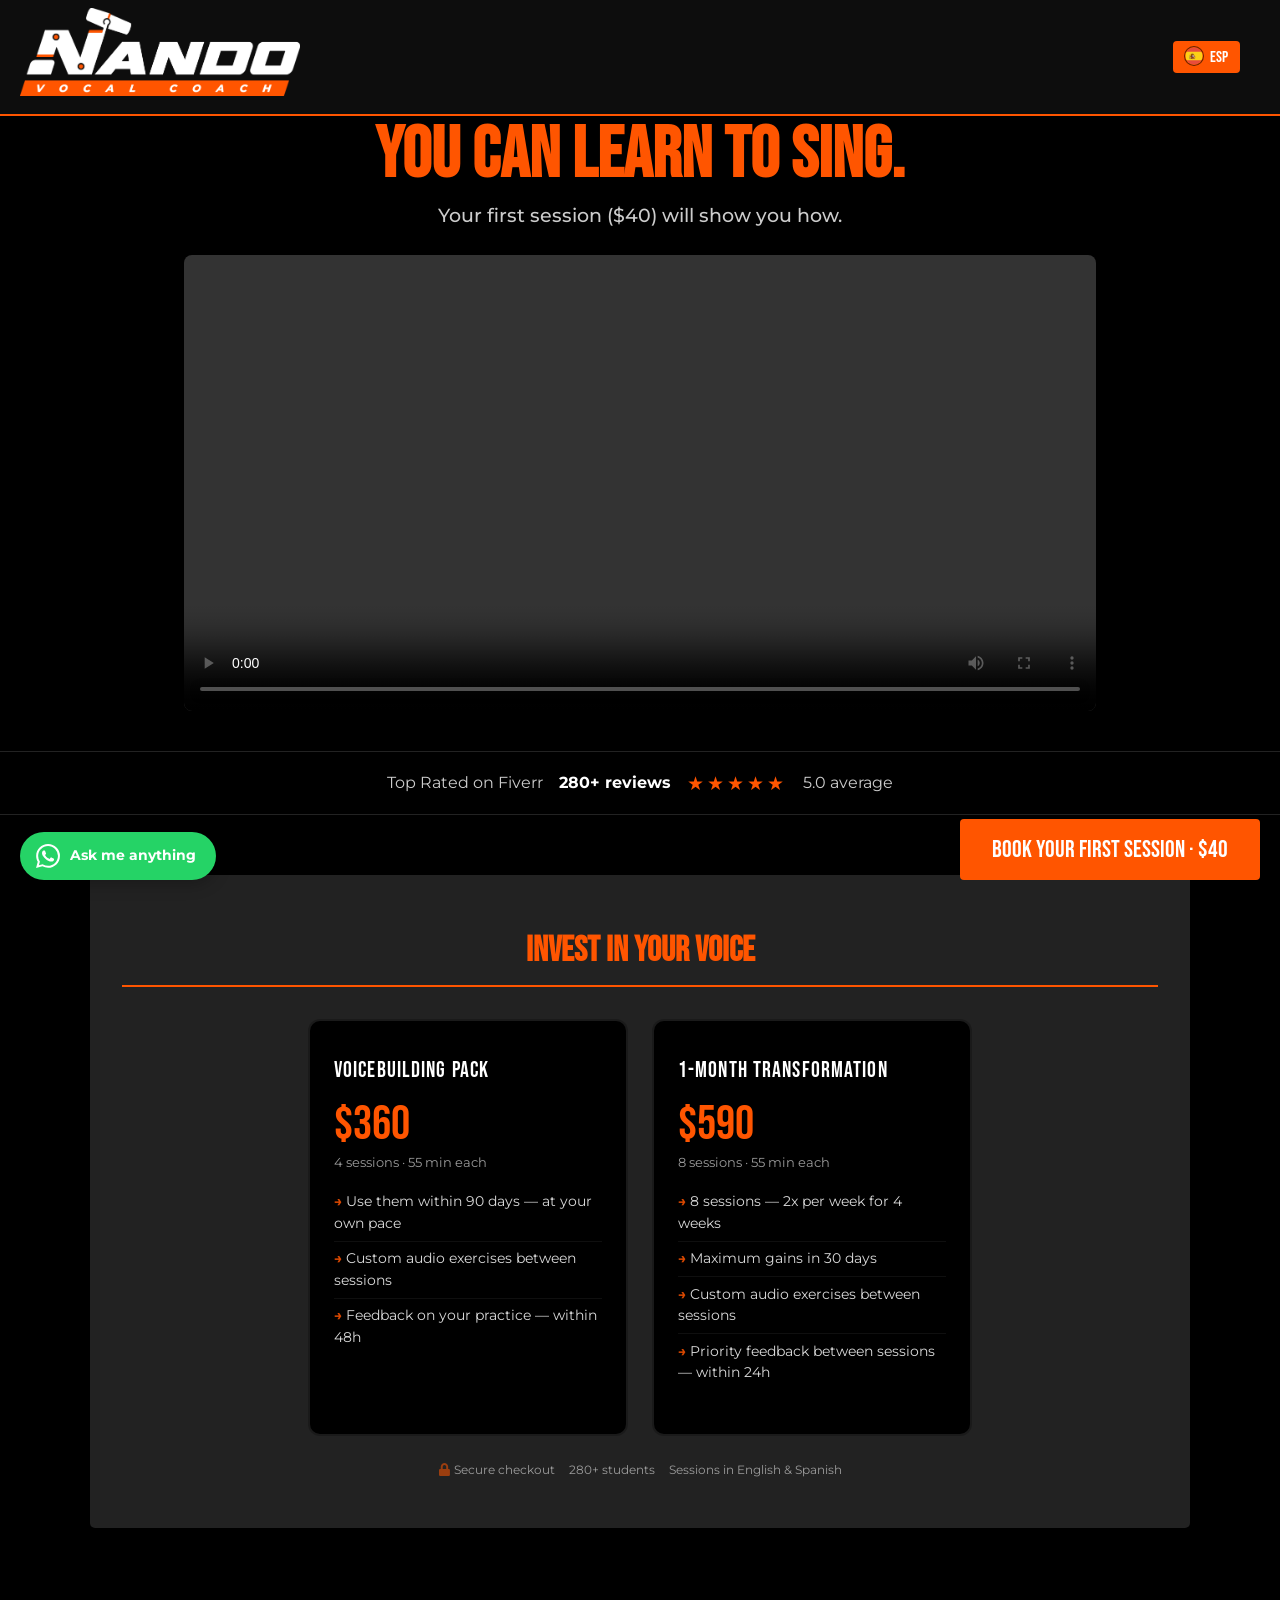
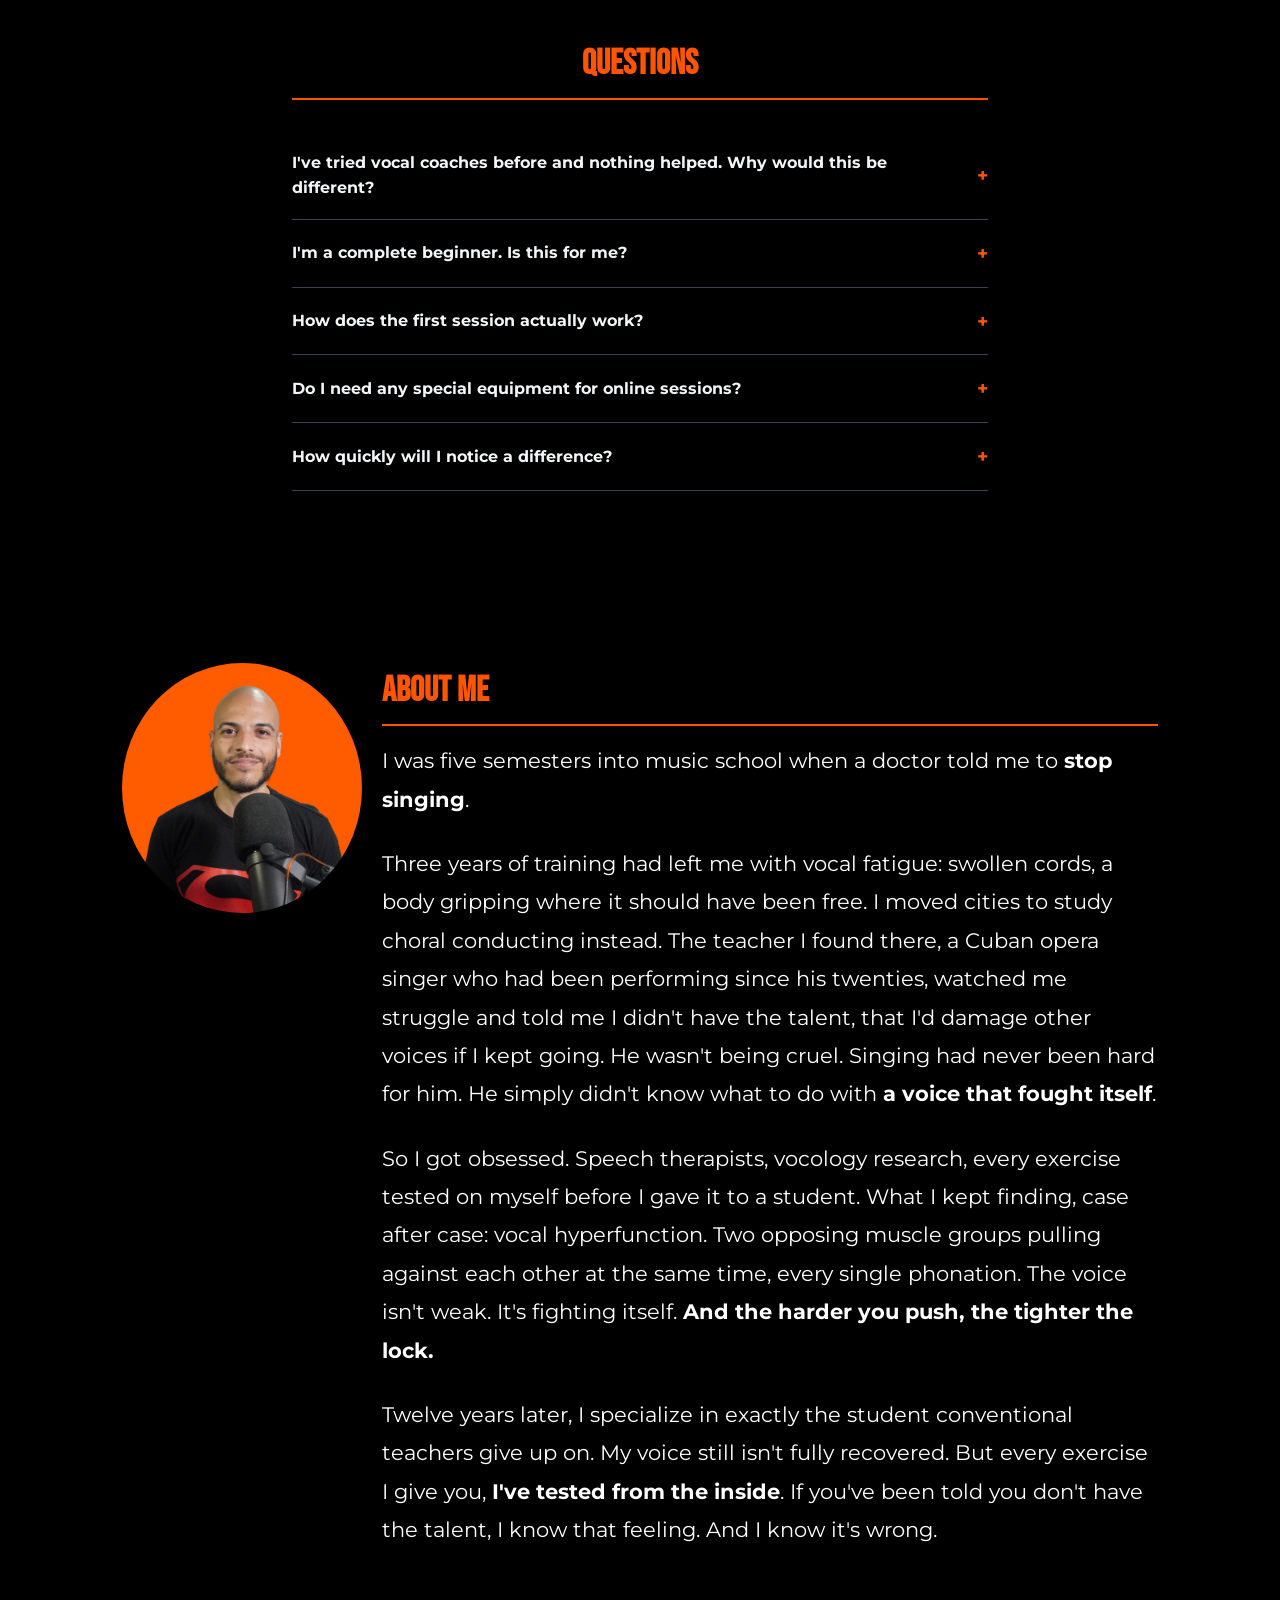
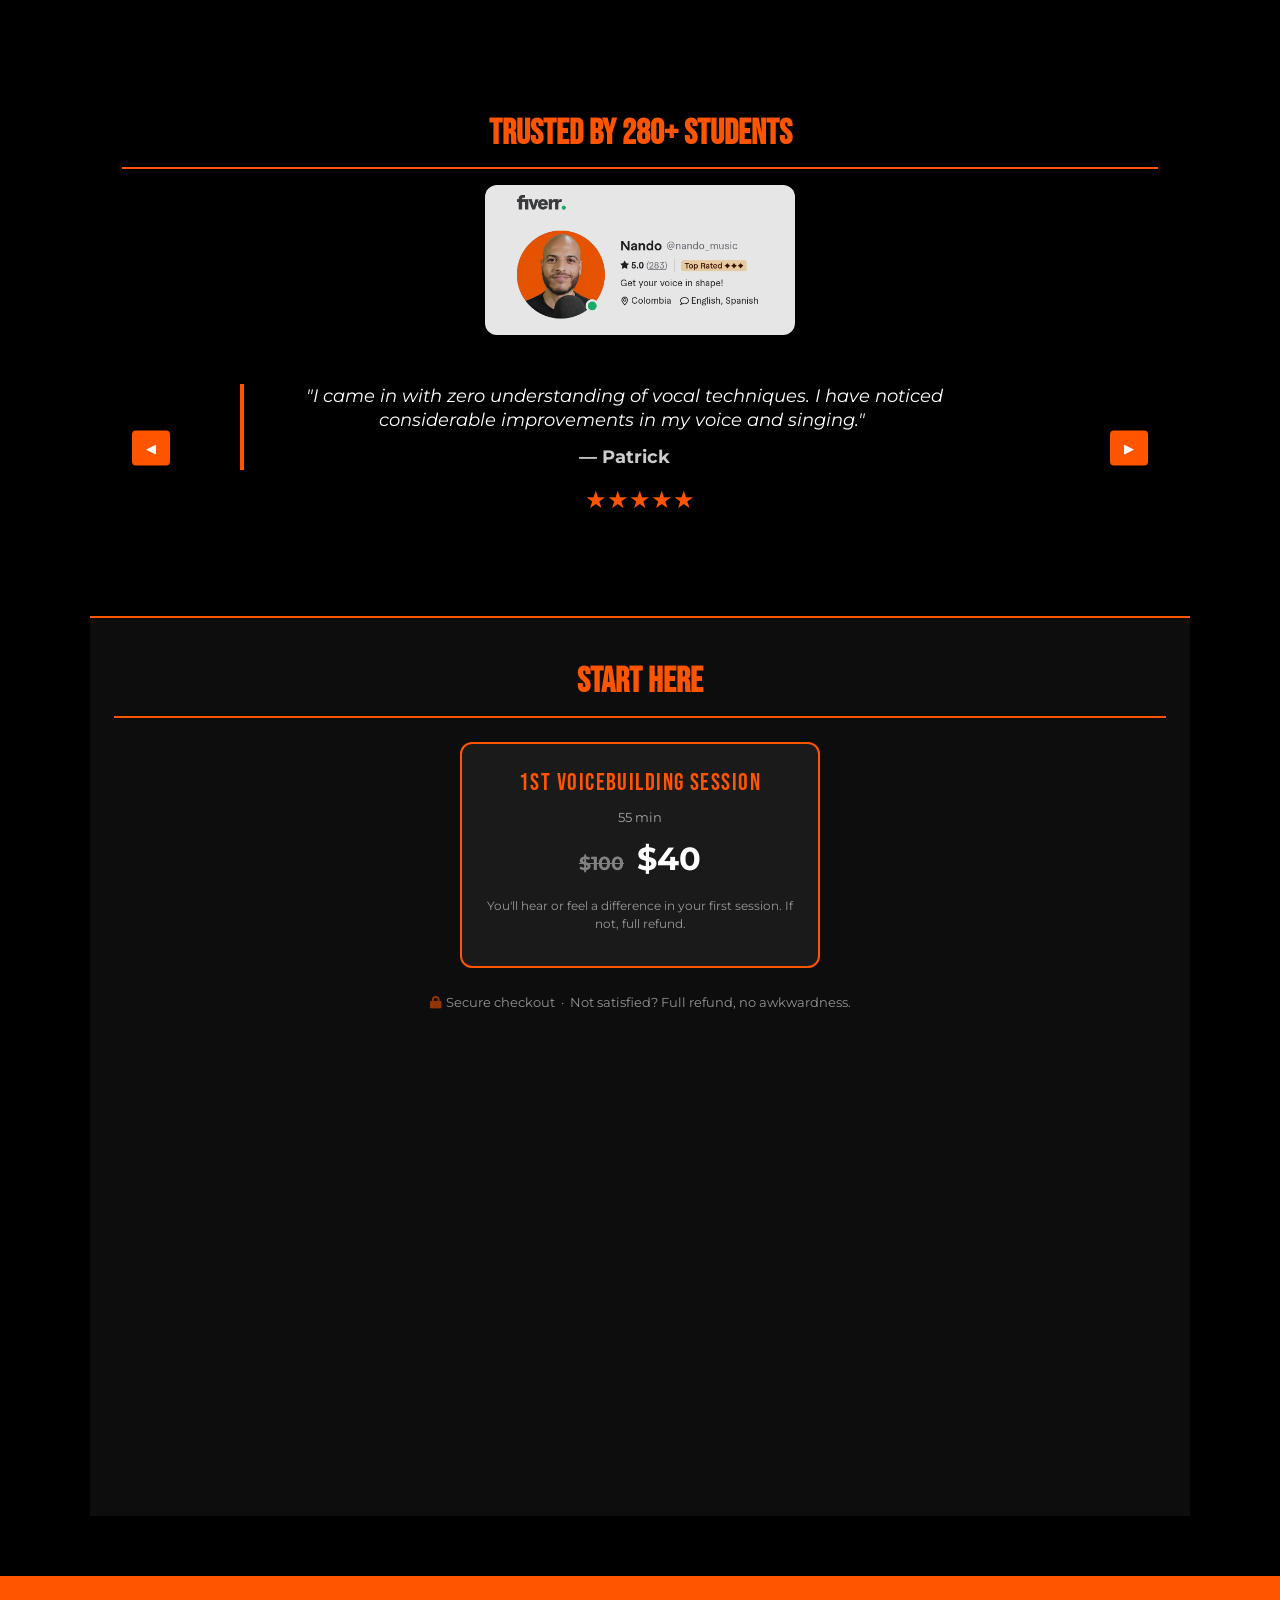
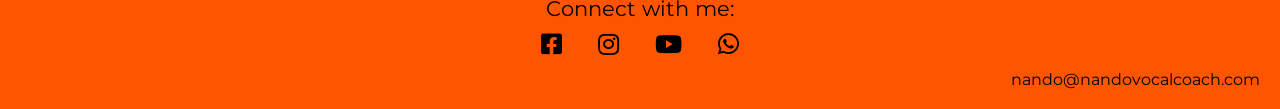
==== index.html @ 119f8f13 "Guarantee: positive framing first, refund condition second" ====
<!DOCTYPE html>
<html lang="en">
<head>
    <meta charset="UTF-8" />
    <meta name="viewport" content="width=device-width, initial-scale=1.0" />

    <!-- Meta Pixel -->
    <script>
    !function(f,b,e,v,n,t,s)
    {if(f.fbq)return;n=f.fbq=function(){n.callMethod?
    n.callMethod.apply(n,arguments):n.queue.push(arguments)};
    if(!f._fbq)f._fbq=n;n.push=n;n.loaded=!0;n.version='2.0';
    n.queue=[];t=b.createElement(e);t.async=!0;
    t.src=v;s=b.getElementsByTagName(e)[0];
    s.parentNode.insertBefore(t,s)}(window, document,'script',
    'https://connect.facebook.net/en_US/fbevents.js');
    fbq('init', '1823893192119219');
    fbq('track', 'PageView');
    </script>
    <noscript><img height="1" width="1" style="display:none"
    src="https://www.facebook.com/tr?id=1823893192119219&ev=PageView&noscript=1"
    /></noscript>

    <!-- SEO -->
    <meta name="description" content="Online vocal coaching for singers of all levels. Learn to sing, build power, find your range — first session only $40. Top Rated on Fiverr, 280+ reviews, 5.0 average.">
    <meta name="author" content="Nando Vocal Coach">
    <link rel="canonical" href="https://nandovocalcoach.com/">
    <link rel="icon" type="image/png" href="/favicon.png">
    <link rel="apple-touch-icon" href="/favicon.png">

    <!-- Open Graph -->
    <meta property="og:type" content="website">
    <meta property="og:url" content="https://nandovocalcoach.com/">
    <meta property="og:title" content="Nando Vocal Coach | Learn to Sing Online">
    <meta property="og:description" content="Online vocal coaching for singers of all levels. Learn to sing, build power, find your range — first session only $40. Top Rated on Fiverr, 280+ reviews, 5.0 average.">
    <meta property="og:image" content="https://nandovocalcoach.com/profile.JPG">

    <!-- Twitter Card -->
    <meta name="twitter:card" content="summary_large_image">
    <meta name="twitter:title" content="Nando Vocal Coach | Learn to Sing Online">
    <meta name="twitter:description" content="Online vocal coaching for singers of all levels. First session $40. Top Rated on Fiverr, 280+ reviews, 5.0 average.">
    <meta name="twitter:image" content="https://nandovocalcoach.com/profile.JPG">

    <title>Nando Vocal Coach | Learn to Sing Online</title>
    <link href="https://fonts.googleapis.com/css2?family=Bebas+Neue&family=Montserrat:wght@400;500;700&display=swap" rel="stylesheet" />
    <link rel="stylesheet" href="https://cdnjs.cloudflare.com/ajax/libs/font-awesome/5.15.4/css/all.min.css">

    <!-- Structured Data -->
    <script type="application/ld+json">
    {
      "@context": "https://schema.org",
      "@type": "Person",
      "name": "Nando",
      "jobTitle": "Vocal Coach",
      "description": "Vocal coach specializing in singers other coaches give up on. MTD, vocal hyperfunction, and voices that fight themselves. Choir Conductor, Tolima Conservatory. 12+ years experience. Fiverr Top Rated, 270+ reviews, 5.0 average.",
      "url": "https://nandovocalcoach.com",
      "sameAs": [
        "https://www.instagram.com/nandovocalcoach/",
        "https://www.facebook.com/nandovocalcoach",
        "https://www.youtube.com/@nandovocalcoach"
      ],
      "hasOfferCatalog": {
        "@type": "OfferCatalog",
        "name": "Vocal Coaching Services",
        "itemListElement": [
          { "@type": "Offer", "name": "1st Voicebuilding Session", "price": "40", "priceCurrency": "USD" },
          { "@type": "Offer", "name": "Vocal Fitness (4 sessions)", "price": "360", "priceCurrency": "USD" },
          { "@type": "Offer", "name": "1-Month Transformation (8 sessions)", "price": "590", "priceCurrency": "USD" }
        ]
      }
    }
    </script>

    <style>
        html { scroll-padding-top: 80px; }

        /* CSS vars — light mode fallback if JS fails, dark mode always applied by JS */
        :root {
            --bg-color: #fff;
            --text-color: #333;
            --header-bg: rgba(224,224,224,0.5);
            --section-heading: #FF5500;
            --section-heading-darker: #e64500;
            --pricing-bg: #f5f5f5;
            --footer-bg: #FF5500;
            --footer-text: #000;
            --footer-link: #000;
            --header-border-color: #FF5500;
        }
        .dark-mode {
            --bg-color: #000;
            --text-color: #fff;
            --header-bg: rgba(26,26,26,0.5);
            --section-heading: #FF5500;
            --section-heading-darker: #e64500;
            --pricing-bg: #222;
            --footer-bg: #FF5500;
            --footer-text: #000;
            --footer-link: #000;
            --header-border-color: #FF5500;
        }

        * { margin: 0; padding: 0; box-sizing: border-box; }

        body {
            font-family: "Montserrat", sans-serif;
            font-size: 130%;
            line-height: 1.6;
            background: var(--bg-color);
            color: var(--text-color);
            transition: background 0.3s, color 0.3s;
            text-align: center;
        }
        a { text-decoration: none; color: inherit; }

        /* Header */
        header {
            background: var(--header-bg);
            padding: 0.5rem 0;
            position: fixed;
            top: 0;
            width: 100%;
            border-bottom: 2px solid var(--header-border-color);
            z-index: 1000;
            backdrop-filter: blur(10px);
            -webkit-backdrop-filter: blur(10px);
            display: flex;
            align-items: center;
            justify-content: space-between;
        }
        .logo { margin-left: 20px; flex-shrink: 0; }
        .logo img { max-width: 280px; }
        .toggle-container { margin-right: 40px; display: flex; flex-shrink: 0; }
        #language-toggle {
            padding: 6px 12px;
            font-family: "Bebas Neue", sans-serif;
            font-size: 16px;
            border: none;
            border-radius: 4px;
            cursor: pointer;
            background: var(--section-heading);
            color: #fff;
            transition: transform 0.2s ease, background-color 0.3s;
        }
        #language-toggle:hover { transform: scale(1.1); background-color: var(--section-heading-darker); }
        #language-toggle img { width: 18px; vertical-align: middle; margin-right: 4px; border-radius: 50%; box-shadow: 0 0 0 1px rgba(0,0,0,0.6); }

        /* Hero */
        #hero {
            margin: 80px 0 0 0;
            width: 100%;
            max-width: none;
            padding: 0;
            background: #000;
            display: flex;
            flex-direction: column;
            align-items: center;
        }
        .hero-intro { padding: 2.5rem 2rem 1.5rem; text-align: center; color: #fff; width: 100%; }
        .hero-intro h1 {
            font-family: "Bebas Neue", sans-serif;
            font-size: 4.5rem;
            line-height: 1;
            color: #FF5500;
            text-transform: uppercase;
            margin-bottom: 0.5rem;
        }
        .hero-intro p { font-size: 1.2rem; color: #ccc; font-weight: 500; }
        .hero-video-wrap { width: 100%; max-width: 960px; padding: 0 1.5rem 2.5rem; }
        .hero-video-wrap video { width: 100%; border-radius: 8px; display: block; background: #000; }

        /* Social proof strip */
        #proof-strip {
            width: 100%;
            background: #000;
            color: #ccc;
            font-size: 1rem;
            padding: 1rem;
            display: flex;
            align-items: center;
            justify-content: center;
            gap: 1rem;
            flex-wrap: wrap;
            border-top: 1px solid #222;
            border-bottom: 1px solid #222;
        }
        .proof-stars { color: #FF5500; font-size: 1.2rem; letter-spacing: 3px; }
        .proof-stat strong { color: #fff; }
        .proof-divider { color: #444; }

        /* Sticky CTA */
        #sticky-cta {
            position: fixed;
            right: 20px;
            bottom: 20px;
            z-index: 1100;
            padding: 1rem 2rem;
            font-family: "Bebas Neue", sans-serif;
            font-size: 1.5rem;
            background: var(--section-heading);
            border: none;
            border-radius: 4px;
            cursor: pointer;
            color: #fff;
            transition: background 0.3s, transform 0.2s ease;
        }
        #sticky-cta:hover { background: var(--section-heading-darker); transform: scale(1.05); }

        /* WhatsApp FAB */
        #whatsapp-fab {
            position: fixed;
            left: 20px;
            bottom: 20px;
            z-index: 1100;
            display: flex;
            align-items: center;
            gap: 10px;
            background: #25D366;
            color: #fff;
            border-radius: 50px;
            padding: 12px 20px 12px 16px;
            font-family: 'Montserrat', sans-serif;
            font-weight: 700;
            font-size: 0.9rem;
            box-shadow: 0 4px 16px rgba(0,0,0,0.25);
            transition: transform 0.2s, box-shadow 0.2s;
            white-space: nowrap;
        }
        #whatsapp-fab:hover { transform: scale(1.05); box-shadow: 0 6px 22px rgba(0,0,0,0.35); }
        #whatsapp-fab svg { flex-shrink: 0; width: 24px; height: 24px; }

        /* Sections */
        section {
            padding: 64px 32px;
            max-width: 1100px;
            margin: 60px auto;
            text-align: left;
            scroll-margin-top: 80px;
        }
        section h2 {
            font-family: "Bebas Neue", sans-serif;
            color: var(--section-heading);
            font-size: 2.2rem;
            border-bottom: 2px solid var(--section-heading);
            padding-bottom: 5px;
            margin-bottom: 1rem;
            text-align: center;
        }

        /* About */
        #about .about-container { display: flex; flex-direction: row; align-items: flex-start; gap: 20px; justify-content: center; }
        #about .profile-image { flex-shrink: 0; }
        #about .profile-image img { width: 240px; height: auto; border-radius: 50%; box-shadow: 0 4px 8px rgba(0,0,0,0.2); display: block; margin: 0 auto; }
        #about .about-details { flex: 1; text-align: left; }
        #about .about-details h2 { text-align: left; }
        #about .about-text p { margin-bottom: 1.6rem; line-height: 1.85; }
        #about .about-text p:last-child { margin-bottom: 0; }

        /* Plan bullets */
        .plan-bullets { list-style: none; padding: 0; margin: 0; text-align: left; }
        .plan-bullets li { padding: 0.4rem 0; border-bottom: 1px solid rgba(255,255,255,0.07); line-height: 1.5; }
        .plan-bullets li:last-child { border-bottom: none; }
        .plan-bullets li::before { content: "→ "; color: #FF5500; font-weight: bold; }

        /* Pricing */
        #pricing { background: var(--pricing-bg); padding: 48px 32px; text-align: center; border-radius: 5px; }
        #pricing h2 { margin-bottom: 2rem; }
        .pricing-cards { display: flex; gap: 1.5rem; justify-content: center; align-items: stretch; flex-wrap: wrap; }
        .pricing-card {
            background: var(--bg-color);
            border: 2px solid rgba(128,128,128,0.2);
            border-radius: 12px;
            padding: 2rem 1.5rem;
            flex: 1;
            min-width: 240px;
            max-width: 320px;
            display: flex;
            flex-direction: column;
            gap: 0.75rem;
            text-align: left;
        }
        .pricing-card.featured { border-color: var(--section-heading); position: relative; }
        .pricing-card .badge {
            position: absolute;
            top: -14px;
            left: 50%;
            transform: translateX(-50%);
            background: var(--section-heading);
            color: #fff;
            font-size: 0.7rem;
            font-weight: 700;
            letter-spacing: 0.08em;
            text-transform: uppercase;
            padding: 3px 14px;
            border-radius: 20px;
            white-space: nowrap;
        }
        .pricing-card .plan-name { font-family: "Bebas Neue", sans-serif; font-size: 1.4rem; letter-spacing: 0.05em; color: var(--text-color); }
        .pricing-card .plan-price { font-family: "Bebas Neue", sans-serif; font-size: 3rem; line-height: 1; color: var(--section-heading); }
        .plan-price-strike { font-size: 1.6rem; text-decoration: line-through; opacity: 0.45; color: var(--text-color); }
        .pricing-card .plan-sub { font-size: 0.8rem; opacity: 0.6; margin-top: -0.5rem; }
        .pricing-card .plan-desc { font-size: 0.9rem; line-height: 1.55; opacity: 0.85; flex: 1; }
        .pricing-card .plan-cta {
            display: inline-block;
            margin-top: 0.5rem;
            padding: 0.6rem 1.2rem;
            background: var(--section-heading);
            color: #fff;
            font-weight: 700;
            font-size: 0.85rem;
            border-radius: 6px;
            text-align: center;
            transition: background 0.2s;
        }
        .pricing-card .plan-cta:hover { background: var(--section-heading-darker); }
        /* LS temporarily hidden — PayPal is main CTA */
        .lemonsqueezy-button { display: none !important; }
        .paypal-fallback {
            display: block;
            margin-top: 8px;
            font-size: 0.72rem;
            color: rgba(255,255,255,0.45);
            text-align: center;
            text-decoration: none;
        }
        .paypal-fallback:hover { color: rgba(255,255,255,0.75); }
        .trust-strip {
            display: flex;
            align-items: center;
            justify-content: center;
            flex-wrap: wrap;
            gap: 6px 14px;
            margin-top: 24px;
            font-size: 0.78rem;
            color: var(--text-color);
            opacity: 0.55;
        }
        .trust-strip .trust-lock { color: var(--section-heading); opacity: 1; margin-right: 4px; }
        .plan-guarantee {
            font-size: 0.74rem;
            font-weight: 700;
            opacity: 0.55;
            text-align: center;
            margin-top: 0.25rem;
        }

        /* Testimonials */
        #testimonials { position: relative; overflow: hidden; padding: 32px 32px 0; max-width: 1100px; margin: 60px auto 0; text-align: center; }
        #testimonials-anchor { display: block; height: 100px; margin-top: -100px; visibility: hidden; }
        #testimonials h2 { color: var(--section-heading); font-size: 2.2rem; border-bottom: 2px solid var(--section-heading); padding-bottom: 5px; margin-bottom: 1rem; }
        .testimonial-carousel { display: flex; transition: transform 0.5s ease-in-out; margin-bottom: 20px; width: 100%; }
        .testimonial-item {
            flex: 0 0 100%;
            padding: 0 16px;
            opacity: 0;
            transition: opacity 0.5s ease-in-out, visibility 0.5s ease-in-out;
            visibility: hidden;
            display: flex;
            flex-direction: column;
            justify-content: center;
            align-items: center;
            text-align: center;
        }
        .testimonial-item.active { opacity: 1; visibility: visible; }
        .testimonial-item blockquote {
            font-style: italic;
            border-left: 4px solid var(--section-heading);
            padding-left: 16px;
            padding-right: 52px;
            margin-bottom: 8px;
            white-space: pre-wrap;
            font-size: 1.1rem;
            line-height: 1.4;
            max-width: 800px;
            margin-left: auto;
            margin-right: auto;
        }
        .review-stars { color: var(--section-heading); font-size: 1.5rem; line-height: 1; display: block; margin-top: 10px; }
        .carousel-nav {
            position: absolute;
            top: 50%;
            transform: translateY(-50%);
            background: var(--section-heading);
            color: #fff;
            border: none;
            padding: 10px 14px;
            cursor: pointer;
            z-index: 2;
            border-radius: 4px;
            transition: background-color 0.3s, transform 0.2s ease;
        }
        .carousel-nav:hover { background-color: var(--section-heading-darker); transform: scale(1.1); }
        #carousel-left { left: 10px; }
        #carousel-right { right: 10px; }

        /* FAQ */
        #faq { padding: 48px 32px; max-width: 760px; margin: 0 auto; }
        #faq h2 { text-align: center; margin-bottom: 32px; }
        .faq-item { border-bottom: 1px solid #374151; padding: 18px 0; }
        .faq-q {
            cursor: pointer; font-weight: 700; font-size: 1rem;
            display: flex; justify-content: space-between; align-items: center;
            color: var(--text, #F3F4F6); user-select: none;
        }
        .faq-q::after { content: "+"; color: #FF5500; font-size: 1.2rem; flex-shrink: 0; margin-left: 12px; }
        .faq-q.open::after { content: "−"; }
        .faq-a { display: none; font-size: 0.92rem; color: #9CA3AF; margin-top: 10px; line-height: 1.7; }
        .faq-a.open { display: block; }

        /* Booking */
        #checkout { text-align: center; padding: 36px 24px 48px; background: #0d0d0d; border-top: 2px solid #FF5500; min-height: 100vh; }
        .booking-main-cta {
            display: block;
            width: 100%;
            max-width: 480px;
            margin: 0 auto;
            padding: 1.2rem 2rem;
            background: #FF5500;
            color: #fff;
            font-family: 'Bebas Neue', sans-serif;
            font-size: 1.8rem;
            letter-spacing: 0.06em;
            border-radius: 8px;
            text-align: center;
            transition: background 0.2s, transform 0.2s;
        }
        .booking-main-cta:hover { background: #e64500; transform: scale(1.03); }
        .booking-plans { display: flex; gap: 20px; justify-content: center; flex-wrap: wrap; margin: 2rem auto; max-width: 960px; }
        .booking-plan { flex: 1; min-width: 220px; max-width: 280px; background: #1a1a1a; border-radius: 12px; padding: 1.5rem; text-align: center; }
        .booking-plan-featured { border: 2px solid #FF5500; }
        .booking-plan-solo { background: #1a1a1a; border: 2px solid #FF5500; border-radius: 12px; padding: 1.25rem 1.5rem; text-align: center; max-width: 360px; margin: 1.5rem auto; }
        .booking-plan-badge { display: inline-block; background: #FF5500; color: #fff; font-family: 'Bebas Neue', sans-serif; font-size: 0.85rem; letter-spacing: 0.08em; padding: 2px 10px; border-radius: 4px; margin-bottom: 0.6rem; }
        .booking-plan-name { font-family: 'Bebas Neue', sans-serif; font-size: 1.5rem; letter-spacing: 0.06em; color: #FF5500; margin-bottom: 0.4rem; }
        .booking-plan-price { font-size: 2rem; font-weight: 700; margin-bottom: 0.8rem; }
        .booking-plan-strike { text-decoration: line-through; opacity: 0.45; font-size: 1.2rem; margin-right: 4px; }
        .booking-plan-guarantee { font-size: 0.72rem; opacity: 0.55; margin-bottom: 0.8rem; }
        @media (max-width: 600px) { .booking-plan { min-width: 100%; max-width: 100%; } }

        /* Footer */
        footer { background: var(--footer-bg); color: var(--footer-text); text-align: center; padding: 1rem 0; margin-top: 50px; }
        footer .social a { margin: 0 15px; color: var(--footer-link); font-size: 1.5rem; transition: color 0.3s; }
        footer .social a:hover { color: var(--text-color); }
        .footer-email { text-align: right; padding: 0.2rem 20px 0; font-size: 1rem; }
        .footer-email a { color: var(--footer-link); }

        /* 768px */
        @media (max-width: 768px) {
            body { font-size: 110%; }
            header { padding: 8px 16px; }
            .logo { margin: 0; }
            .logo img { max-width: 130px; }
            .toggle-container { margin: 0; }
            #language-toggle { font-size: 12px; padding: 4px 8px; }
            #language-toggle img { width: 16px; }
            #hero { margin-top: 58px; }
            .hero-intro { padding: 1.2rem 1.5rem 0.8rem; }
            .hero-intro h1 { font-size: 1.8rem; }
            .hero-intro p { font-size: 0.9rem; }
            .hero-video-wrap { padding: 0; }
            .hero-video-wrap video { border-radius: 0; }
            #sticky-cta { font-size: 1.1rem; padding: 10px 20px; right: 10px; bottom: 10px; }
            section { margin: 24px auto; padding: 20px; }
            #testimonials { margin: 24px auto; }
            #about .about-container { flex-direction: column; align-items: center; }
            #about .profile-image img { width: 180px; margin-bottom: 15px; }
            #about .about-details { text-align: center; }
            #about .about-details h2 { text-align: center; }
        }

        /* 480px */
        @media (max-width: 480px) {
            body { font-size: 100%; }
            .logo img { max-width: 110px; }
            #sticky-cta { font-size: 0.9rem; padding: 8px 16px; }
            section { margin: 16px auto; padding: 15px; }
            #checkout { padding: 24px 16px 36px; }
            .booking-plan-solo { max-width: 100%; margin: 1rem auto; padding: 1rem; }
            .booking-main-cta { font-size: 1.4rem; padding: 1rem 1.5rem; }
            #whatsapp-fab span.wa-label { display: none; }
            #whatsapp-fab { padding: 14px; border-radius: 50%; }
            #about .profile-image img { width: 150px; }
        }
    </style>
</head>
<body>
    <header>
        <div class="logo">
            <img id="logo" src="logolight.png" alt="Nando Vocal Coach Logo">
        </div>
        <div class="toggle-container">
            <button id="language-toggle"></button>
        </div>
    </header>

    <section id="hero">
        <div class="hero-intro">
            <h1 data-phrase-key="heroH1">You can learn to sing.</h1>
            <p data-phrase-key="heroSub">Your first session ($40) will show you how.</p>
        </div>
        <div class="hero-video-wrap">
            <video controls preload="metadata" playsinline>
                <source src="gig.mp4" type="video/mp4">
            </video>
        </div>
    </section>

    <div id="proof-strip">
        <span class="proof-badge" data-phrase-key="proofBadge">Top Rated on Fiverr</span>
        <span class="proof-stat" data-phrase-key="proofReviews"><strong>280+ reviews</strong></span>
        <span class="proof-stars">★★★★★</span>
        <span class="proof-stat" data-phrase-key="proofAverage">5.0 average</span>
    </div>

    <a id="whatsapp-fab" href="https://wa.me/573008630815" target="_blank" rel="noopener" aria-label="Chat on WhatsApp">
        <svg viewBox="0 0 24 24" fill="currentColor" xmlns="http://www.w3.org/2000/svg">
            <path d="M17.472 14.382c-.297-.149-1.758-.867-2.03-.967-.273-.099-.471-.148-.67.15-.197.297-.767.966-.94 1.164-.173.199-.347.223-.644.075-.297-.15-1.255-.463-2.39-1.475-.883-.788-1.48-1.761-1.653-2.059-.173-.297-.018-.458.13-.606.134-.133.298-.347.446-.52.149-.174.198-.298.298-.497.099-.198.05-.371-.025-.52-.075-.149-.669-1.612-.916-2.207-.242-.579-.487-.5-.669-.51-.173-.008-.371-.01-.57-.01-.198 0-.52.074-.792.372-.272.297-1.04 1.016-1.04 2.479 0 1.462 1.065 2.875 1.213 3.074.149.198 2.096 3.2 5.077 4.487.709.306 1.262.489 1.694.625.712.227 1.36.195 1.871.118.571-.085 1.758-.719 2.006-1.413.248-.694.248-1.289.173-1.413-.074-.124-.272-.198-.57-.347m-5.421 7.403h-.004a9.87 9.87 0 01-5.031-1.378l-.361-.214-3.741.982.998-3.648-.235-.374a9.86 9.86 0 01-1.51-5.26c.001-5.45 4.436-9.884 9.888-9.884 2.64 0 5.122 1.03 6.988 2.898a9.825 9.825 0 012.893 6.994c-.003 5.45-4.437 9.884-9.885 9.884m8.413-18.297A11.815 11.815 0 0012.05 0C5.495 0 .16 5.335.157 11.892c0 2.096.547 4.142 1.588 5.945L.057 24l6.305-1.654a11.882 11.882 0 005.683 1.448h.005c6.554 0 11.89-5.335 11.893-11.893a11.821 11.821 0 00-3.48-8.413z"/>
        </svg>
        <span class="wa-label" data-phrase-key="waLabel">Ask me anything</span>
    </a>

    <button id="sticky-cta" data-phrase-key="ctaButton">Book Your First Session · $40</button>
    <a id="ls-trial-trigger" class="lemonsqueezy-button" href="https://nandovocalcoach.lemonsqueezy.com/checkout/buy/6bbac3c0-abf6-45f1-84e6-bad969f38425?embed=1&checkout[redirect_url]=https%3A%2F%2Fnandovocalcoach.com%2Fthank-you-payment.html%3Fplan%3D40" style="display:none;"></a>

    <section id="pricing">
        <h2 data-phrase-key="pricingTitle">Invest In Your Voice</h2>
        <div class="pricing-cards">
            <div class="pricing-card">
                <div class="plan-name" data-phrase-key="pricingPlan2Name">Voicebuilding Pack</div>
                <div class="plan-price">$360</div>
                <div class="plan-sub" data-phrase-key="pricingPlan2Sub">4 sessions · 55 min each</div>
                <div class="plan-desc" data-phrase-key="pricingPlan2Desc"><ul class='plan-bullets'><li>Use them within 90 days — at your own pace</li><li>Custom audio exercises between sessions</li><li>Feedback on your practice — within 48h</li></ul></div>
                <a href="https://nandovocalcoach.lemonsqueezy.com/checkout/buy/4f0bb419-e996-4b70-a37f-13da87501a58?embed=1&checkout[redirect_url]=https%3A%2F%2Fnandovocalcoach.com%2Fthank-you-payment.html%3Fplan%3D340" class="plan-cta lemonsqueezy-button">Get Started →</a>
                <div id="paypal-buttons-360" class="paypal-btn-container"></div>
            </div>
            <div class="pricing-card">
                <div class="plan-name" data-phrase-key="pricingPlan3Name">1-Month Transformation</div>
                <div class="plan-price">$590</div>
                <div class="plan-sub" data-phrase-key="pricingPlan3Sub">8 sessions · 55 min each</div>
                <div class="plan-desc" data-phrase-key="pricingPlan3Desc"><ul class='plan-bullets'><li>8 sessions — 2x per week for 4 weeks</li><li>Maximum gains in 30 days</li><li>Custom audio exercises between sessions</li><li>Priority feedback between sessions — within 24h</li></ul></div>
                <a href="https://nandovocalcoach.lemonsqueezy.com/checkout/buy/2ed6680d-d2f5-410c-b2d7-afd89a4195b5?embed=1&checkout[redirect_url]=https%3A%2F%2Fnandovocalcoach.com%2Fthank-you-payment.html%3Fplan%3D590" class="plan-cta lemonsqueezy-button">Get Started →</a>
                <div id="paypal-buttons-590" class="paypal-btn-container"></div>
            </div>
        </div>
        <div class="trust-strip">
            <span data-phrase-key="trustSecure"><i class="fas fa-lock trust-lock"></i>Secure checkout</span>
            <span data-phrase-key="trustStudents">280+ students</span>
            <span data-phrase-key="trustLanguages">Sessions in English &amp; Spanish</span>
        </div>
    </section>

    <section id="faq">
        <h2 data-phrase-key="faqTitle">Questions</h2>
        <div class="faq-item">
            <div class="faq-q" data-phrase-key="faqQ1">I've tried vocal coaches before and nothing helped. Why would this be different?</div>
            <div class="faq-a" data-phrase-key="faqA1">Been there. Most coaches teach what worked for them. That never worked for me. My voice was physically limited and wouldn't respond to general technique, so I had to go deeper: learn the science, test everything, find what actually moves the needle. That's what I bring to every session.</div>
        </div>
        <div class="faq-item">
            <div class="faq-q" data-phrase-key="faqQ2">I'm a complete beginner. Is this for me?</div>
            <div class="faq-a" data-phrase-key="faqA2">Singing is a skill like any other. Anyone can learn it from scratch. Being a complete beginner is actually a plus: no bad habits to unlearn, just foundations built the right way from day one. If your voice is good enough to speak, it's good enough to sing.</div>
        </div>
        <div class="faq-item">
            <div class="faq-q" data-phrase-key="faqQ3">How does the first session actually work?</div>
            <div class="faq-a" data-phrase-key="faqA3">We start with a quick intro to the mechanics of how your voice works. Then I assess your technique, find what's holding you back, and we work on it directly. We finish on a song of your choice. You'll hear your voice improve within the session, and leave knowing exactly what to work on next.</div>
        </div>
        <div class="faq-item">
            <div class="faq-q" data-phrase-key="faqQ4">Do I need any special equipment for online sessions?</div>
            <div class="faq-a" data-phrase-key="faqA4">No special equipment. A laptop works best, phone if that's all you have. Earphones are a must.</div>
        </div>
        <div class="faq-item">
            <div class="faq-q" data-phrase-key="faqQ5">How quickly will I notice a difference?</div>
            <div class="faq-a" data-phrase-key="faqA5">You'll notice something in your first session. That's what the guarantee is based on. Real, consistent progress after that comes week by week — and it moves faster the more you practice between sessions.</div>
        </div>
    </section>

    <section id="about">
        <div class="about-container">
            <div class="profile-image">
                <img src="profile.JPG" alt="Nando Portrait">
            </div>
            <div class="about-details">
                <h2 data-phrase-key="aboutTitle">About Me</h2>
                <div class="about-text">
                    <p data-phrase-key="aboutIntro">I was five semesters into music school when a doctor told me to <strong>stop singing</strong>.</p>
                    <p data-phrase-key="aboutAdditional">Three years of training had left me with vocal fatigue: swollen cords, a body gripping where it should have been free. I moved cities to study choral conducting instead. The teacher I found there, a Cuban opera singer who had been performing since his twenties, watched me struggle and told me I didn't have the talent, that I'd damage other voices if I kept going. He wasn't being cruel. Singing had never been hard for him. He simply didn't know what to do with <strong>a voice that fought itself</strong>.</p>
                    <p data-phrase-key="aboutPart3">So I got obsessed. Speech therapists, vocology research, every exercise tested on myself before I gave it to a student. What I kept finding, case after case: vocal hyperfunction. Two opposing muscle groups pulling against each other at the same time, every single phonation. The voice isn't weak. It's fighting itself. <strong>And the harder you push, the tighter the lock.</strong></p>
                    <p data-phrase-key="aboutPart4">Twelve years later, I specialize in exactly the student conventional teachers give up on. My voice still isn't fully recovered. But every exercise I give you, <strong>I've tested from the inside</strong>. If you've been told you don't have the talent, I know that feeling. And I know it's wrong.</p>
                </div>
            </div>
        </div>
    </section>

    <section id="testimonials">
        <span id="testimonials-anchor"></span>
        <h2 data-phrase-key="testimonialsTitle">What students say</h2>
        <img src="fiverr_edited.png" alt="Nando on Fiverr — 5.0 · 283 reviews · Top Rated" style="max-width:310px; width:75%; border-radius:12px; margin:1rem auto 1.5rem; display:block; opacity:0.9;">
        <div style="position:relative;">
            <div class="testimonial-carousel">
                <div class="testimonial-item active">
                    <blockquote>"I came in with zero understanding of vocal techniques. I have noticed considerable improvements in my voice and singing." <span style="display:block;margin-top:0.75rem;font-style:normal;font-weight:700;opacity:0.8;">— Patrick</span></blockquote>
                    <span class="review-stars">★★★★★</span>
                </div>
                <div class="testimonial-item">
                    <blockquote>"Nando is in a league of his own. I've worked with exceptional vocal coaches before, but Nando brings something rare: true mastery paired with genuine care. He didn't just help me sing again — he helped me understand the root of my vocal tension with precision, empathy, and a customized plan." <span style="display:block;margin-top:0.75rem;font-style:normal;font-weight:700;opacity:0.8;">— Paul</span></blockquote>
                    <span class="review-stars">★★★★★</span>
                </div>
                <div class="testimonial-item">
                    <blockquote>"Nando is a great vocal coach. He focuses on what you need, he cares about your progress, and gives quick and detailed feedback between sessions." <span style="display:block;margin-top:0.75rem;font-style:normal;font-weight:700;opacity:0.8;">— Colby</span></blockquote>
                    <span class="review-stars">★★★★★</span>
                </div>
                <div class="testimonial-item">
                    <blockquote>"The progress I've made in four sessions with Nando is incredible. His support motivated me to concentrate and incorporate exercises naturally." <span style="display:block;margin-top:0.75rem;font-style:normal;font-weight:700;opacity:0.8;">— Vannia</span></blockquote>
                    <span class="review-stars">★★★★★</span>
                </div>
                <div class="testimonial-item">
                    <blockquote>"Working with Nando has been exceptional! He exceeded my expectations with his detail and creativity." <span style="display:block;margin-top:0.75rem;font-style:normal;font-weight:700;opacity:0.8;">— Miguel</span></blockquote>
                    <span class="review-stars">★★★★★</span>
                </div>
                <div class="testimonial-item">
                    <blockquote>"Nando changed my life." <span style="display:block;margin-top:0.75rem;font-style:normal;font-weight:700;opacity:0.8;">— Jonathan</span></blockquote>
                    <span class="review-stars">★★★★★</span>
                </div>
                <div class="testimonial-item">
                    <blockquote>"Beyond happy — thank you so much for your patience!" <span style="display:block;margin-top:0.75rem;font-style:normal;font-weight:700;opacity:0.8;">— Crystal</span></blockquote>
                    <span class="review-stars">★★★★★</span>
                </div>
            </div>
            <button class="carousel-nav" id="carousel-left">◀</button>
            <button class="carousel-nav" id="carousel-right">▶</button>
        </div>
    </section>

    <section id="checkout">
        <span id="booking"></span>
        <h2 data-phrase-key="bookingTitle">Start Here</h2>
        <div class="booking-plan-solo">
            <div class="booking-plan-name" data-phrase-key="pricingPlan1Name">1st Voicebuilding Session</div>
            <div class="plan-sub" style="font-size:0.8rem;opacity:0.6;margin-bottom:0.25rem;" data-phrase-key="pricingPlan1Sub">55 min</div>
            <div class="booking-plan-price"><span class="booking-plan-strike">$100</span> $40</div>
            <div class="booking-plan-guarantee" data-phrase-key="pricingGuarantee">You'll hear or feel a difference in your first session. If not, full refund.</div>
            <a href="https://nandovocalcoach.lemonsqueezy.com/checkout/buy/6bbac3c0-abf6-45f1-84e6-bad969f38425?embed=1&checkout[redirect_url]=https%3A%2F%2Fnandovocalcoach.com%2Fthank-you-payment.html%3Fplan%3D40" class="booking-main-cta lemonsqueezy-button" data-phrase-key="bookingCTA">Book Your First Session · $40</a>
            <div id="paypal-buttons-40" class="paypal-btn-container"></div>
        </div>
        <p data-phrase-key="bookingGuarantee" style="font-size:0.82rem; opacity:0.55; margin-top:0.9rem;"><i class="fas fa-lock" style="color:var(--section-heading);margin-right:5px;opacity:1;"></i>Secure checkout &nbsp;·&nbsp; Not satisfied? Full refund, no awkwardness.</p>
    </section>

    <footer id="contact">
        <p data-phrase-key="footerConnect">Connect with me:</p>
        <div class="social">
            <a href="https://www.facebook.com/nandovocalcoach" target="_blank" rel="noopener" aria-label="Facebook"><i class="fab fa-facebook-square"></i></a>
            <a href="https://www.instagram.com/nandovocalcoach/" target="_blank" rel="noopener" aria-label="Instagram"><i class="fab fa-instagram"></i></a>
            <a href="https://www.youtube.com/@nandovocalcoach" target="_blank" rel="noopener" aria-label="YouTube"><i class="fab fa-youtube"></i></a>
            <a href="https://wa.me/573008630815" target="_blank" rel="noopener" aria-label="WhatsApp"><i class="fab fa-whatsapp"></i></a>
        </div>
        <div class="footer-email">
            <a href="mailto:nando@nandovocalcoach.com">nando@nandovocalcoach.com</a>
        </div>
    </footer>

    <script>
        const translations = {
            en: {
                heroH1: "You can learn to sing.",
                heroSub: "Your first session ($40) will show you how.",
                ctaButton: "Book Your First Session · $40",
                aboutTitle: "About Me",
                aboutIntro: "I was five semesters into music school when a doctor told me to <strong>stop singing</strong>.",
                aboutAdditional: "Three years of training had left me with vocal fatigue: swollen cords, a body gripping where it should have been free. I moved cities to study choral conducting instead. The teacher I found there, a Cuban opera singer who had been performing since his twenties, watched me struggle and told me I didn't have the talent, that I'd damage other voices if I kept going. He wasn't being cruel. Singing had never been hard for him. He simply didn't know what to do with <strong>a voice that fought itself</strong>.",
                aboutPart3: "So I got obsessed. Speech therapists, vocology research, every exercise tested on myself before I gave it to a student. What I kept finding, case after case: vocal hyperfunction. Two opposing muscle groups pulling against each other at the same time, every single phonation. The voice isn't weak. It's fighting itself. <strong>And the harder you push, the tighter the lock.</strong>",
                aboutPart4: "Twelve years later, I specialize in exactly the student conventional teachers give up on. My voice still isn't fully recovered. But every exercise I give you, <strong>I've tested from the inside</strong>. If you've been told you don't have the talent, I know that feeling. And I know it's wrong.",
                pricingTitle: "Invest In Your Voice",
                pricingSubtitle: '',
                pricingPlan1Name: "1st Voicebuilding Session",
                pricingPlan1Sub: "55 min",
                pricingPlan2Name: "Voicebuilding Pack",
                pricingPlan2Sub: "4 sessions · 55 min each",
                pricingPlan2Desc: "<ul class='plan-bullets'><li>Use them within 90 days — at your own pace</li><li>Custom audio exercises between sessions</li><li>Feedback on your practice — within 48h</li></ul>",
                pricingPlan3Name: "1-Month Transformation",
                pricingPlan3Sub: "8 sessions · 55 min each",
                pricingPlan3Desc: "<ul class='plan-bullets'><li>8 sessions — 2x per week for 4 weeks</li><li>Maximum gains in 30 days</li><li>Custom audio exercises between sessions</li><li>Priority feedback between sessions — within 24h</li></ul>",
                pricingCTA: "Book Your Session →",
                pricingGuarantee: "You'll hear or feel a difference in your first session. If not, full refund.",
                testimonialsTitle: "Trusted by 280+ students",
                bookingTitle: "Start Here",
                bookingSub2: "4 sessions · custom exercises",
                bookingSub3: "8 sessions · priority feedback",
                bookingCTA: "Book Your First Session · $40",
                bookingGuarantee: '<i class="fas fa-lock" style="color:var(--section-heading);margin-right:5px;opacity:1;"></i>Secure checkout &nbsp;·&nbsp; Not satisfied? Full refund, no awkwardness.',
                proofBadge: "Top Rated on Fiverr",
                proofReviews: "<strong>280+ reviews</strong>",
                proofAverage: "5.0 average",
                waLabel: "Ask me anything",
                trustSecure: '<i class="fas fa-lock trust-lock"></i>Secure checkout',
                trustStudents: "280+ students",
                trustLanguages: "Sessions in English &amp; Spanish",
                footerConnect: "Connect with me:",
                faqTitle: "Questions",
                faqQ1: "I've tried vocal coaches before and nothing helped. Why would this be different?",
                faqA1: "Been there. Most coaches teach what worked for them. That never worked for me. My voice was physically limited and wouldn't respond to general technique, so I had to go deeper: learn the science, test everything, find what actually moves the needle. That's what I bring to every session.",
                faqQ2: "I'm a complete beginner. Is this for me?",
                faqA2: "Singing is a skill like any other. Anyone can learn it from scratch. Being a complete beginner is actually a plus: no bad habits to unlearn, just foundations built the right way from day one. If your voice is good enough to speak, it's good enough to sing.",
                faqQ3: "How does the first session actually work?",
                faqA3: "We start with a quick intro to the mechanics of how your voice works. Then I assess your technique, find what's holding you back, and we work on it directly. We finish on a song of your choice. You'll hear your voice improve within the session, and leave knowing exactly what to work on next.",
                faqQ4: "Do I need any special equipment for online sessions?",
                faqA4: "No special equipment. A laptop works best, phone if that's all you have. Earphones are a must.",
                faqQ5: "How quickly will I notice a difference?",
                faqA5: "You'll notice something in your first session. That's what the guarantee is based on. Real, consistent progress after that comes week by week — and it moves faster the more you practice between sessions."
            },
            es: {
                heroH1: "Puedes aprender a cantar.",
                heroSub: "Tu primera sesión ($40) te mostrará cómo.",
                ctaButton: "Reserva tu primera sesión · $40",
                aboutTitle: "Sobre mí",
                aboutIntro: "Estaba en quinto semestre del conservatorio cuando un médico me dijo que <strong>dejara de cantar</strong>.",
                aboutAdditional: "Tres años de entrenamiento me habían dejado con fatiga vocal: cuerdas inflamadas, un cuerpo apretando donde debería estar libre. Me mudé de ciudad a estudiar dirección de coros. El maestro que encontré allí, un cantante de ópera cubano que llevaba décadas en los escenarios, me observó luchar y me dijo que yo no tenía el talento, que dañaría otras voces si seguía. No era maldad de su parte. Para él, el canto nunca había sido difícil. Simplemente no sabía qué hacer con <strong>una voz que se peleaba consigo misma</strong>.",
                aboutPart3: "Así que me obsesioné. Fonoaudiólogos, investigación en vocología, cada ejercicio probado en mí mismo antes de dárselo a un estudiante. Lo que seguía encontrando, caso tras caso: hiperfunción vocal. Dos grupos musculares opuestos contrayéndose al mismo tiempo, en cada fonación. La voz no es débil. Se pelea consigo misma. <strong>Y entre más fuerza haces, más se traba.</strong>",
                aboutPart4: "Doce años después, me especializo exactamente en el estudiante que los maestros convencionales abandonan. Mi voz todavía no se ha recuperado del todo. Pero cada ejercicio que te doy, <strong>lo he probado desde adentro</strong>. Si te han dicho que no tienes el talento, yo conozco ese sentimiento. Y sé que está equivocado.",
                pricingTitle: "Invierte en Tu Voz",
                pricingSubtitle: '',
                pricingPlan1Name: "1ª Sesión Voicebuilding",
                pricingPlan1Sub: "55 min",
                pricingPlan2Name: "Voicebuilding Pack",
                pricingPlan2Sub: "4 sesiones · 55 min c/u",
                pricingPlan2Desc: "<ul class='plan-bullets'><li>Úsalas en 90 días — a tu propio ritmo</li><li>Ejercicios de audio personalizados entre sesiones</li><li>Feedback sobre tu práctica — respuesta en 48h</li></ul>",
                pricingPlan3Name: "Transformación en 1 mes",
                pricingPlan3Sub: "8 sesiones · 55 min c/u",
                pricingPlan3Desc: "<ul class='plan-bullets'><li>8 sesiones — 2 por semana durante 4 semanas</li><li>Máximos avances en 30 días</li><li>Ejercicios de audio personalizados entre sesiones</li><li>Feedback prioritario entre sesiones — respuesta en 24h</li></ul>",
                pricingCTA: "Reserva tu sesión →",
                pricingGuarantee: "Vas a escuchar o sentir un cambio en tu primera sesión. Si no, reembolso completo.",
                testimonialsTitle: "Más de 280 estudiantes confían en mí",
                bookingTitle: "Empieza Aquí",
                bookingSub2: "4 sesiones · ejercicios personalizados",
                bookingSub3: "8 sesiones · feedback prioritario",
                bookingCTA: "Reserva tu prueba por $40 →",
                bookingGuarantee: '<i class="fas fa-lock" style="color:var(--section-heading);margin-right:5px;opacity:1;"></i>Pago seguro &nbsp;·&nbsp; ¿No quedaste satisfecho? Reembolso completo, sin dramas.',
                proofBadge: "Top Rated en Fiverr",
                proofReviews: "<strong>280+ reseñas</strong>",
                proofAverage: "Promedio 5.0",
                waLabel: "Escríbeme",
                trustSecure: '<i class="fas fa-lock trust-lock"></i>Pago seguro',
                trustStudents: "280+ estudiantes",
                trustLanguages: "Sesiones en inglés y español",
                footerConnect: "Conéctate conmigo:",
                faqTitle: "Preguntas frecuentes",
                faqQ1: "Ya probé con profesores de canto y no funcionó. ¿Por qué sería diferente?",
                faqA1: "Yo también estuve ahí. La mayoría de los profesores enseñan lo que funcionó para ellos. Para mí, eso nunca fue suficiente. Mi voz tenía limitaciones físicas reales y no respondía a la técnica general, así que tuve que ir más lejos: aprender la ciencia, probar todo, encontrar el camino más rápido. Eso es lo que traigo a cada sesión.",
                faqQ2: "Soy principiante absoluto. ¿Esto es para mí?",
                faqA2: "Cantar es una habilidad como cualquier otra. Cualquiera puede aprenderla desde cero. Ser principiante absoluto es en realidad una ventaja: no hay malos hábitos que corregir, solo se construyen las bases de la manera correcta desde el principio. Si tu voz es suficiente para hablar, es suficiente para cantar.",
                faqQ3: "¿Cómo funciona la primera sesión?",
                faqA3: "Empezamos con una introducción rápida a la mecánica de cómo funciona tu voz. Luego evalúo tu técnica, identifico lo que te está limitando y trabajamos en eso directamente. Terminamos con una canción de tu elección. Vas a escuchar tu voz mejorar dentro de la misma sesión, y saldrás sabiendo exactamente qué trabajar.",
                faqQ4: "¿Necesito algún equipo especial para las sesiones online?",
                faqA4: "Sin equipo especial. Lo ideal es una laptop; si solo tienes celular, también funciona. Los audífonos son indispensables.",
                faqQ5: "¿Qué tan rápido voy a notar una diferencia?",
                faqA5: "Vas a notar algo en tu primera sesión. Eso es en lo que se basa la garantía. El progreso real y consistente viene semana a semana, y avanza más rápido entre más practiques entre sesiones."
            }
        };

        let currentLanguage = localStorage.getItem('language') || 'en';
        const languageToggle = document.getElementById('language-toggle');
        const logo = document.getElementById('logo');

        function updateLanguageToggle() {
            languageToggle.innerHTML = currentLanguage === 'en'
                ? '<img src="spain-flag.png" alt="Spain Flag"> ESP'
                : '<img src="uk-flag.png" alt="UK Flag"> ENG';
        }

        function updateTranslations(lang) {
            document.querySelectorAll('[data-phrase-key]').forEach(el => {
                const key = el.getAttribute('data-phrase-key');
                if (translations[lang][key]) el.innerHTML = translations[lang][key];
            });
        }

        updateLanguageToggle();
        updateTranslations(currentLanguage);

        languageToggle.addEventListener('click', () => {
            currentLanguage = currentLanguage === 'en' ? 'es' : 'en';
            localStorage.setItem('language', currentLanguage);
            updateLanguageToggle();
            updateTranslations(currentLanguage);
        });

        document.body.classList.add('dark-mode');
        logo.src = 'logodark.png';

        const carousel = document.querySelector('.testimonial-carousel');
        const items = document.querySelectorAll('.testimonial-item');
        let currentPage = 0;
        const totalItems = items.length;

        function showPage(page) {
            currentPage = (page + totalItems) % totalItems;
            items.forEach((item, i) => item.classList.toggle('active', i === currentPage));
            carousel.style.transform = `translateX(-${currentPage * 100}%)`;
        }

        document.getElementById('carousel-left').addEventListener('click', () => showPage(currentPage - 1));
        document.getElementById('carousel-right').addEventListener('click', () => showPage(currentPage + 1));
        showPage(0);

        const stickyCta = document.getElementById('sticky-cta');

        stickyCta.addEventListener('click', () => {
            document.getElementById('booking').scrollIntoView({ behavior: 'smooth' });
        });

        // Hide sticky CTA when footer is visible so it doesn't cover the email
        const footerObserver = new IntersectionObserver(([entry]) => {
            stickyCta.style.display = entry.isIntersecting ? 'none' : '';
        }, { threshold: 0.1 });
        footerObserver.observe(document.getElementById('contact'));

        // Back button closes LemonSqueezy modal instead of leaving the page.
        // On popstate: remove LS overlay, clone-replace buttons (strips LS internal
        // per-element state + old handlers), re-attach our handlers, re-inject lemon.js.
        let lsModalNodes = [];
        const lsWatcher = new MutationObserver((mutations) => {
            for (const mut of mutations) {
                mut.addedNodes.forEach(node => {
                    if (node.nodeType === 1) lsModalNodes.push(node);
                });
            }
        });

        function attachLSClickHandlers() {
            document.querySelectorAll('.lemonsqueezy-button').forEach(btn => {
                btn.addEventListener('click', () => {
                    lsModalNodes = [];
                    lsWatcher.observe(document.body, { childList: true });
                    setTimeout(() => {
                        lsWatcher.disconnect();
                        if (lsModalNodes.length) history.pushState({ lsModal: true }, '');
                    }, 800);
                });
            });
        }

        attachLSClickHandlers();

        window.addEventListener('popstate', () => {
            // 1. Remove tracked overlay nodes
            lsModalNodes.forEach(el => { try { el.remove(); } catch(e) {} });
            lsModalNodes = [];

            // 2. Broad cleanup: any LS iframe not captured by observer
            document.querySelectorAll('iframe[src*="lemonsqueezy"]').forEach(iframe => {
                let el = iframe;
                while (el.parentElement && el.parentElement !== document.body) el = el.parentElement;
                try { el.remove(); } catch(e) {}
            });

            // 3. Restore scroll-lock LS applies to <body>/<html>
            document.body.style.overflow = '';
            document.body.style.paddingRight = '';
            document.documentElement.style.overflow = '';

            // 4. Clone-replace buttons to strip any LS per-element state + old handlers
            document.querySelectorAll('.lemonsqueezy-button').forEach(btn => {
                const clone = btn.cloneNode(true);
                btn.parentNode.replaceChild(clone, btn);
            });

            // 5. Re-attach our tracking handlers to the fresh clones
            attachLSClickHandlers();

            // 6. Tell LS to re-arm buttons via its public API (no re-injection needed)
            if (window.LemonSqueezy) {
                if (typeof window.LemonSqueezy.Refresh === 'function') {
                    window.LemonSqueezy.Refresh();
                } else if (typeof window.LemonSqueezy.Setup === 'function') {
                    window.LemonSqueezy.Setup();
                }
            }
        });
    </script>

    <script src="https://assets.lemonsqueezy.com/lemon.js"></script>
    <!-- PayPal SDK — card + PayPal guest checkout -->
    <script src="https://www.paypal.com/sdk/js?client-id=ATxJw_p4ynrvhcAzwIFVz9LatvKJUjPRU4-xVEtla5BjYXJFXjLDlF_Gbm3kv3-RLJDop4NJcsHltEDz&currency=USD&intent=capture&enable-funding=card" data-sdk-integration-source="button-factory"></script>
    <script>
        function renderPayPalButtons(containerId, amount, description, plan) {
            paypal.Buttons({
                style: { layout: 'vertical', color: 'gold', shape: 'rect', label: 'pay' },
                createOrder: function(data, actions) {
                    return actions.order.create({
                        purchase_units: [{ amount: { value: amount }, description: description }]
                    });
                },
                onApprove: function(data, actions) {
                    return actions.order.capture().then(function(details) {
                        var email = (details.payer && details.payer.email_address) || '';
                        var name  = (details.payer && details.payer.name)
                            ? (details.payer.name.given_name + ' ' + details.payer.name.surname).trim()
                            : '';
                        // Fire booking email server-side; redirect regardless of outcome
                        fetch('https://api.nandovocalcoach.com/session/pay', {
                            method: 'POST',
                            headers: { 'Content-Type': 'application/x-www-form-urlencoded' },
                            body: new URLSearchParams({ email: email, name: name, plan: plan })
                        }).finally(function() {
                            window.location.href = 'https://nandovocalcoach.com/thank-you-payment.html?plan=' + plan;
                        });
                    });
                },
                onError: function(err) {
                    alert(currentLanguage === 'es'
                        ? 'Algo salió mal. Por favor intenta de nuevo o contáctame directamente.'
                        : 'Something went wrong. Please try again or contact me directly.');
                }
            }).render('#' + containerId);
        }
        renderPayPalButtons('paypal-buttons-40',  '40.00',  '1st Voicebuilding Session — Nando Vocal Coach', '40');
        renderPayPalButtons('paypal-buttons-360', '360.00', 'Vocal Fitness — 4 Sessions with Nando Vocal Coach', '360');
        renderPayPalButtons('paypal-buttons-590', '590.00', '1-Month Transformation — 8 Sessions with Nando Vocal Coach', '590');
    </script>

    <script>
        document.querySelectorAll('#faq .faq-q').forEach(q => {
            q.addEventListener('click', () => {
                q.classList.toggle('open');
                q.nextElementSibling.classList.toggle('open');
            });
        });
    </script>
</body>
</html>
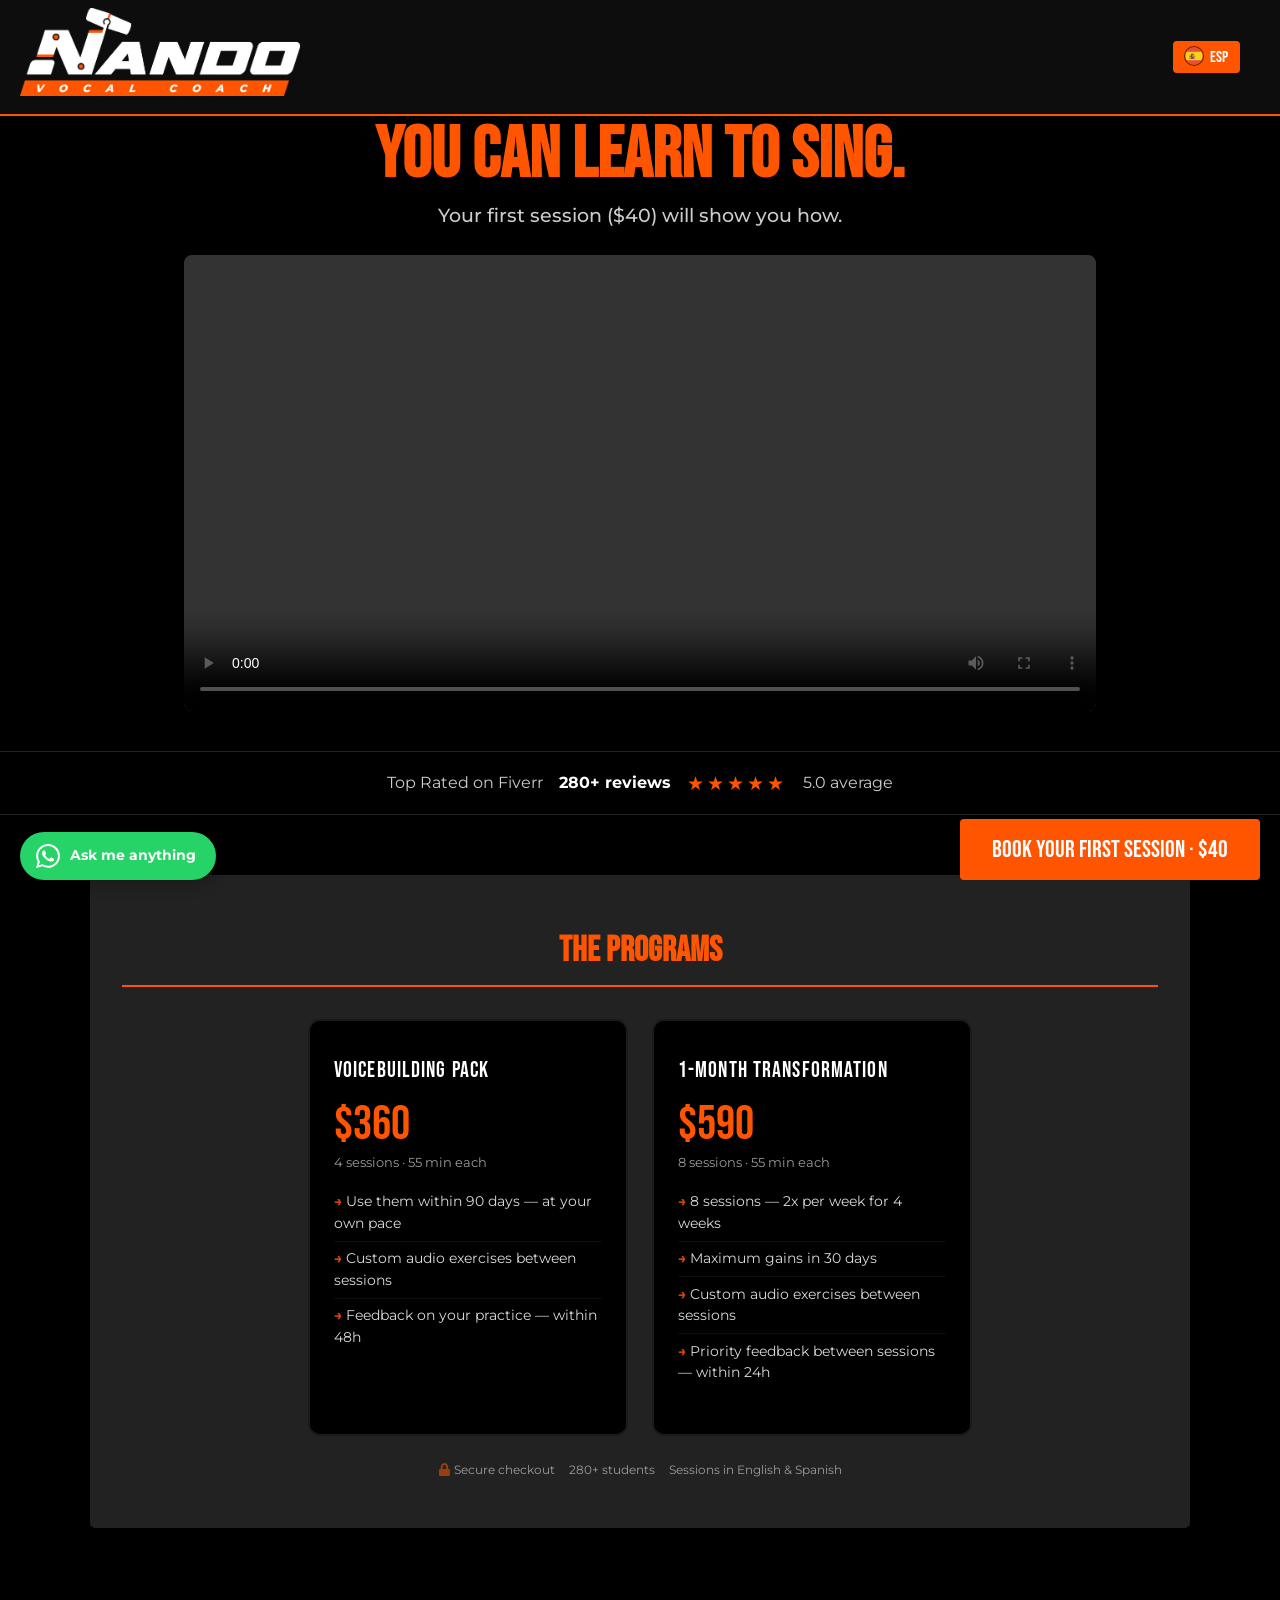
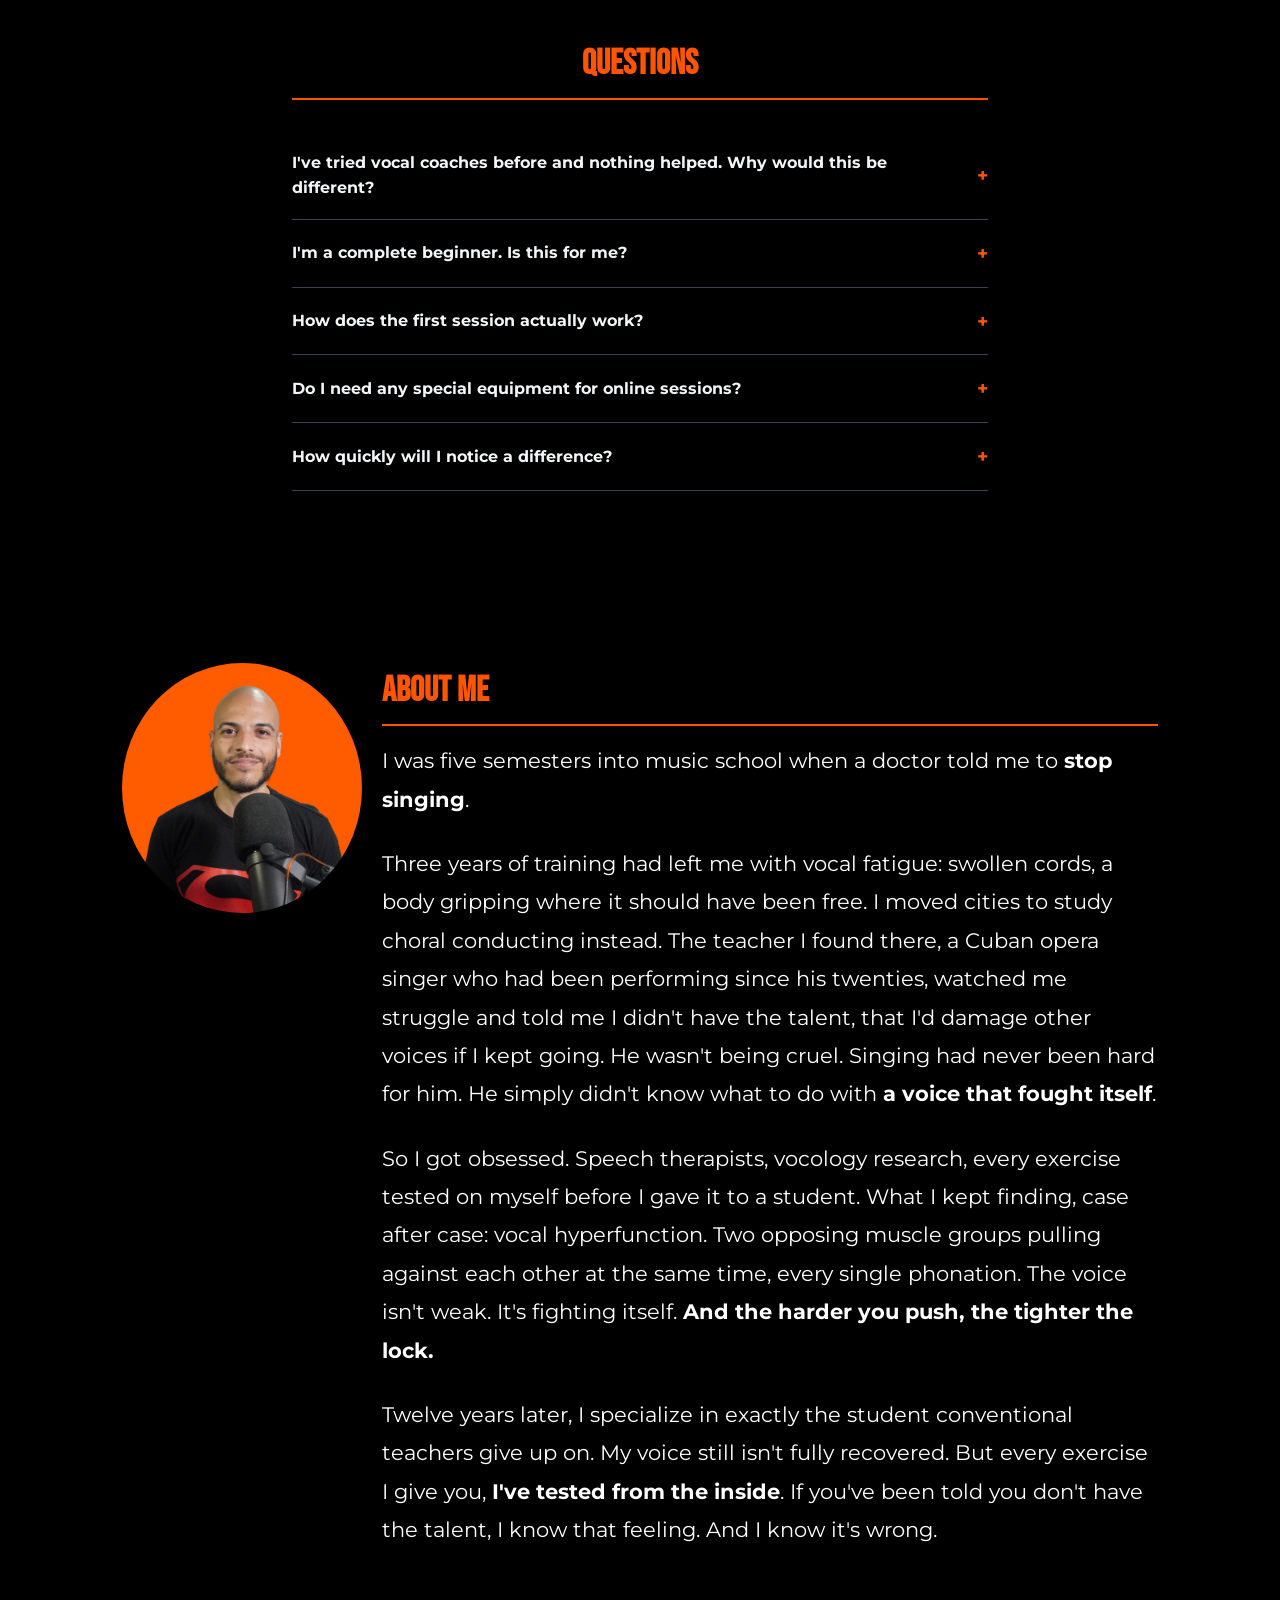
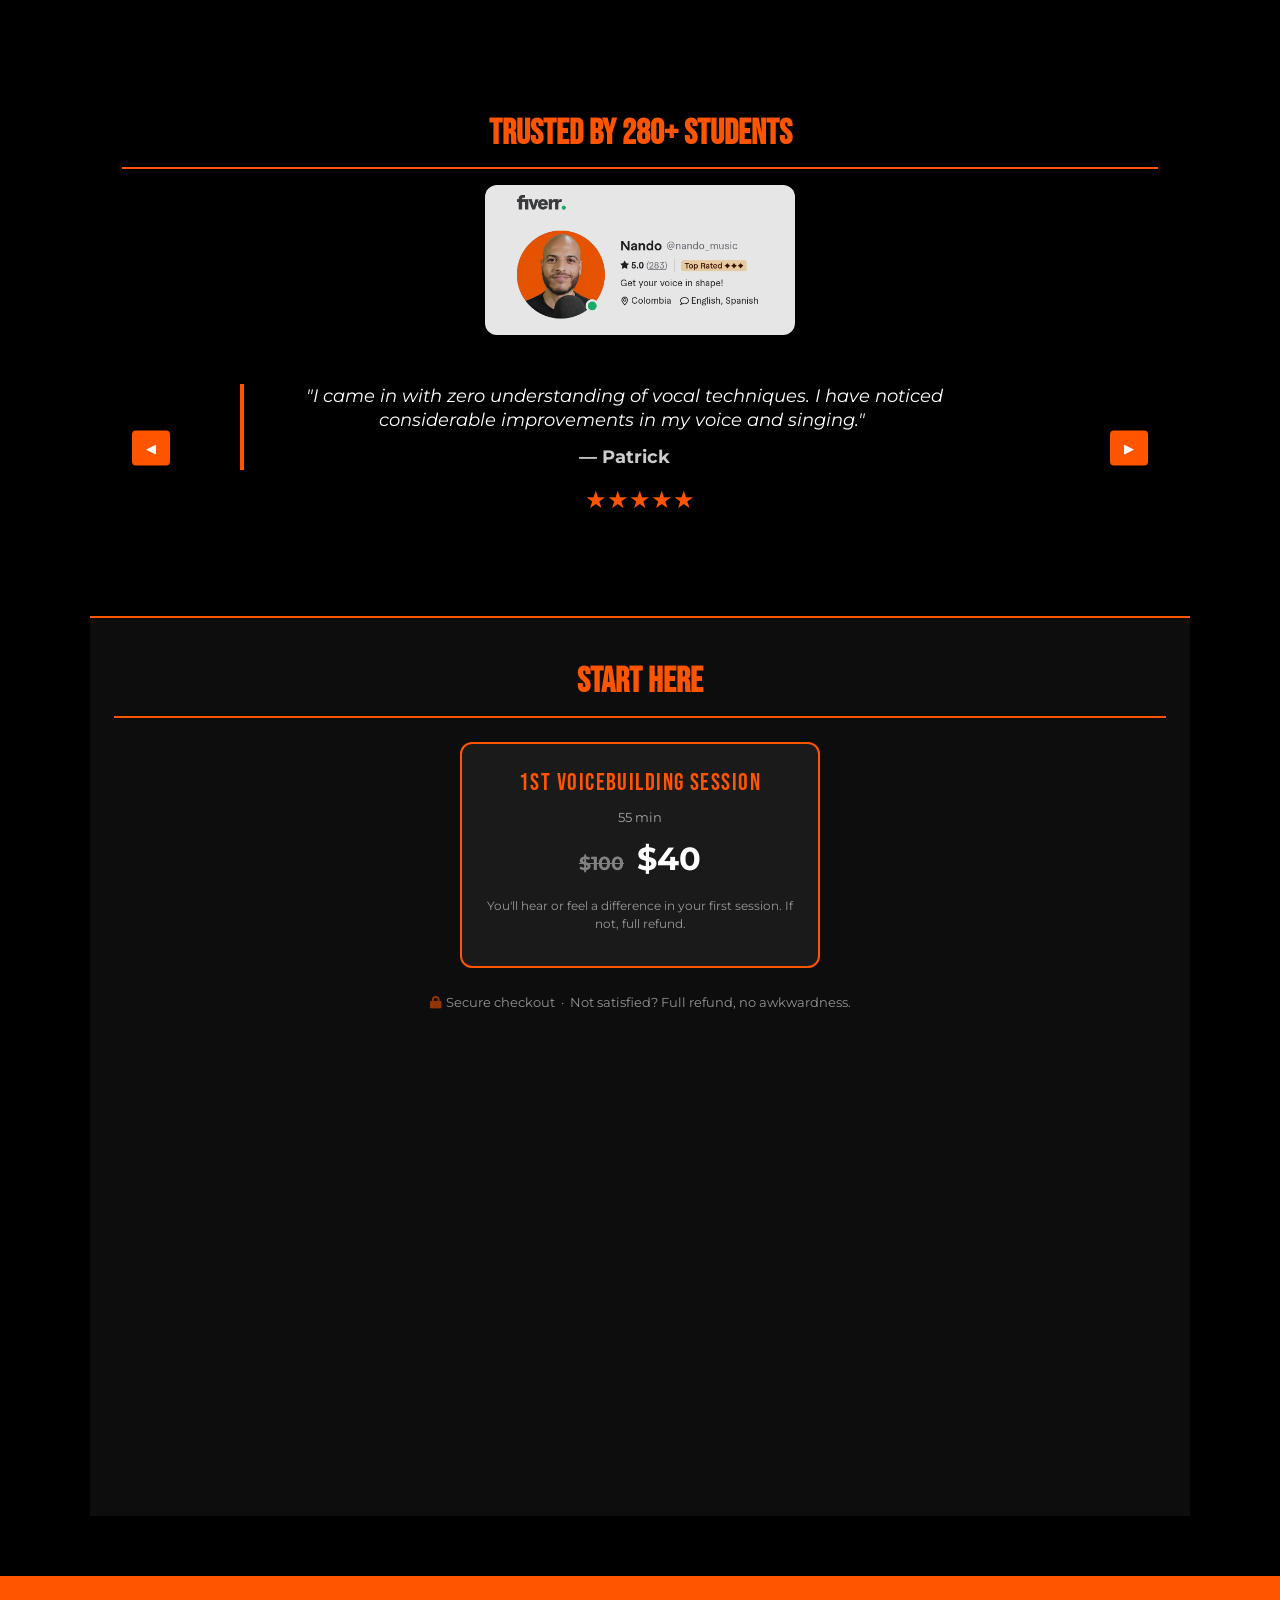
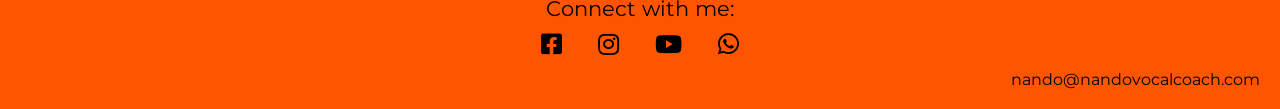
==== commit 6b8ad282: "Rename pricing section title to The Programs" ====
--- a/index.html
+++ b/index.html
@@ -522,7 +522,7 @@
     <a id="ls-trial-trigger" class="lemonsqueezy-button" href="https://nandovocalcoach.lemonsqueezy.com/checkout/buy/6bbac3c0-abf6-45f1-84e6-bad969f38425?embed=1&checkout[redirect_url]=https%3A%2F%2Fnandovocalcoach.com%2Fthank-you-payment.html%3Fplan%3D40" style="display:none;"></a>
 
     <section id="pricing">
-        <h2 data-phrase-key="pricingTitle">Invest In Your Voice</h2>
+        <h2 data-phrase-key="pricingTitle">The Programs</h2>
         <div class="pricing-cards">
             <div class="pricing-card">
                 <div class="plan-name" data-phrase-key="pricingPlan2Name">Voicebuilding Pack</div>
@@ -667,7 +667,7 @@
                 aboutAdditional: "Three years of training had left me with vocal fatigue: swollen cords, a body gripping where it should have been free. I moved cities to study choral conducting instead. The teacher I found there, a Cuban opera singer who had been performing since his twenties, watched me struggle and told me I didn't have the talent, that I'd damage other voices if I kept going. He wasn't being cruel. Singing had never been hard for him. He simply didn't know what to do with <strong>a voice that fought itself</strong>.",
                 aboutPart3: "So I got obsessed. Speech therapists, vocology research, every exercise tested on myself before I gave it to a student. What I kept finding, case after case: vocal hyperfunction. Two opposing muscle groups pulling against each other at the same time, every single phonation. The voice isn't weak. It's fighting itself. <strong>And the harder you push, the tighter the lock.</strong>",
                 aboutPart4: "Twelve years later, I specialize in exactly the student conventional teachers give up on. My voice still isn't fully recovered. But every exercise I give you, <strong>I've tested from the inside</strong>. If you've been told you don't have the talent, I know that feeling. And I know it's wrong.",
-                pricingTitle: "Invest In Your Voice",
+                pricingTitle: "The Programs",
                 pricingSubtitle: '',
                 pricingPlan1Name: "1st Voicebuilding Session",
                 pricingPlan1Sub: "55 min",
@@ -714,7 +714,7 @@
                 aboutAdditional: "Tres años de entrenamiento me habían dejado con fatiga vocal: cuerdas inflamadas, un cuerpo apretando donde debería estar libre. Me mudé de ciudad a estudiar dirección de coros. El maestro que encontré allí, un cantante de ópera cubano que llevaba décadas en los escenarios, me observó luchar y me dijo que yo no tenía el talento, que dañaría otras voces si seguía. No era maldad de su parte. Para él, el canto nunca había sido difícil. Simplemente no sabía qué hacer con <strong>una voz que se peleaba consigo misma</strong>.",
                 aboutPart3: "Así que me obsesioné. Fonoaudiólogos, investigación en vocología, cada ejercicio probado en mí mismo antes de dárselo a un estudiante. Lo que seguía encontrando, caso tras caso: hiperfunción vocal. Dos grupos musculares opuestos contrayéndose al mismo tiempo, en cada fonación. La voz no es débil. Se pelea consigo misma. <strong>Y entre más fuerza haces, más se traba.</strong>",
                 aboutPart4: "Doce años después, me especializo exactamente en el estudiante que los maestros convencionales abandonan. Mi voz todavía no se ha recuperado del todo. Pero cada ejercicio que te doy, <strong>lo he probado desde adentro</strong>. Si te han dicho que no tienes el talento, yo conozco ese sentimiento. Y sé que está equivocado.",
-                pricingTitle: "Invierte en Tu Voz",
+                pricingTitle: "Los Programas",
                 pricingSubtitle: '',
                 pricingPlan1Name: "1ª Sesión Voicebuilding",
                 pricingPlan1Sub: "55 min",
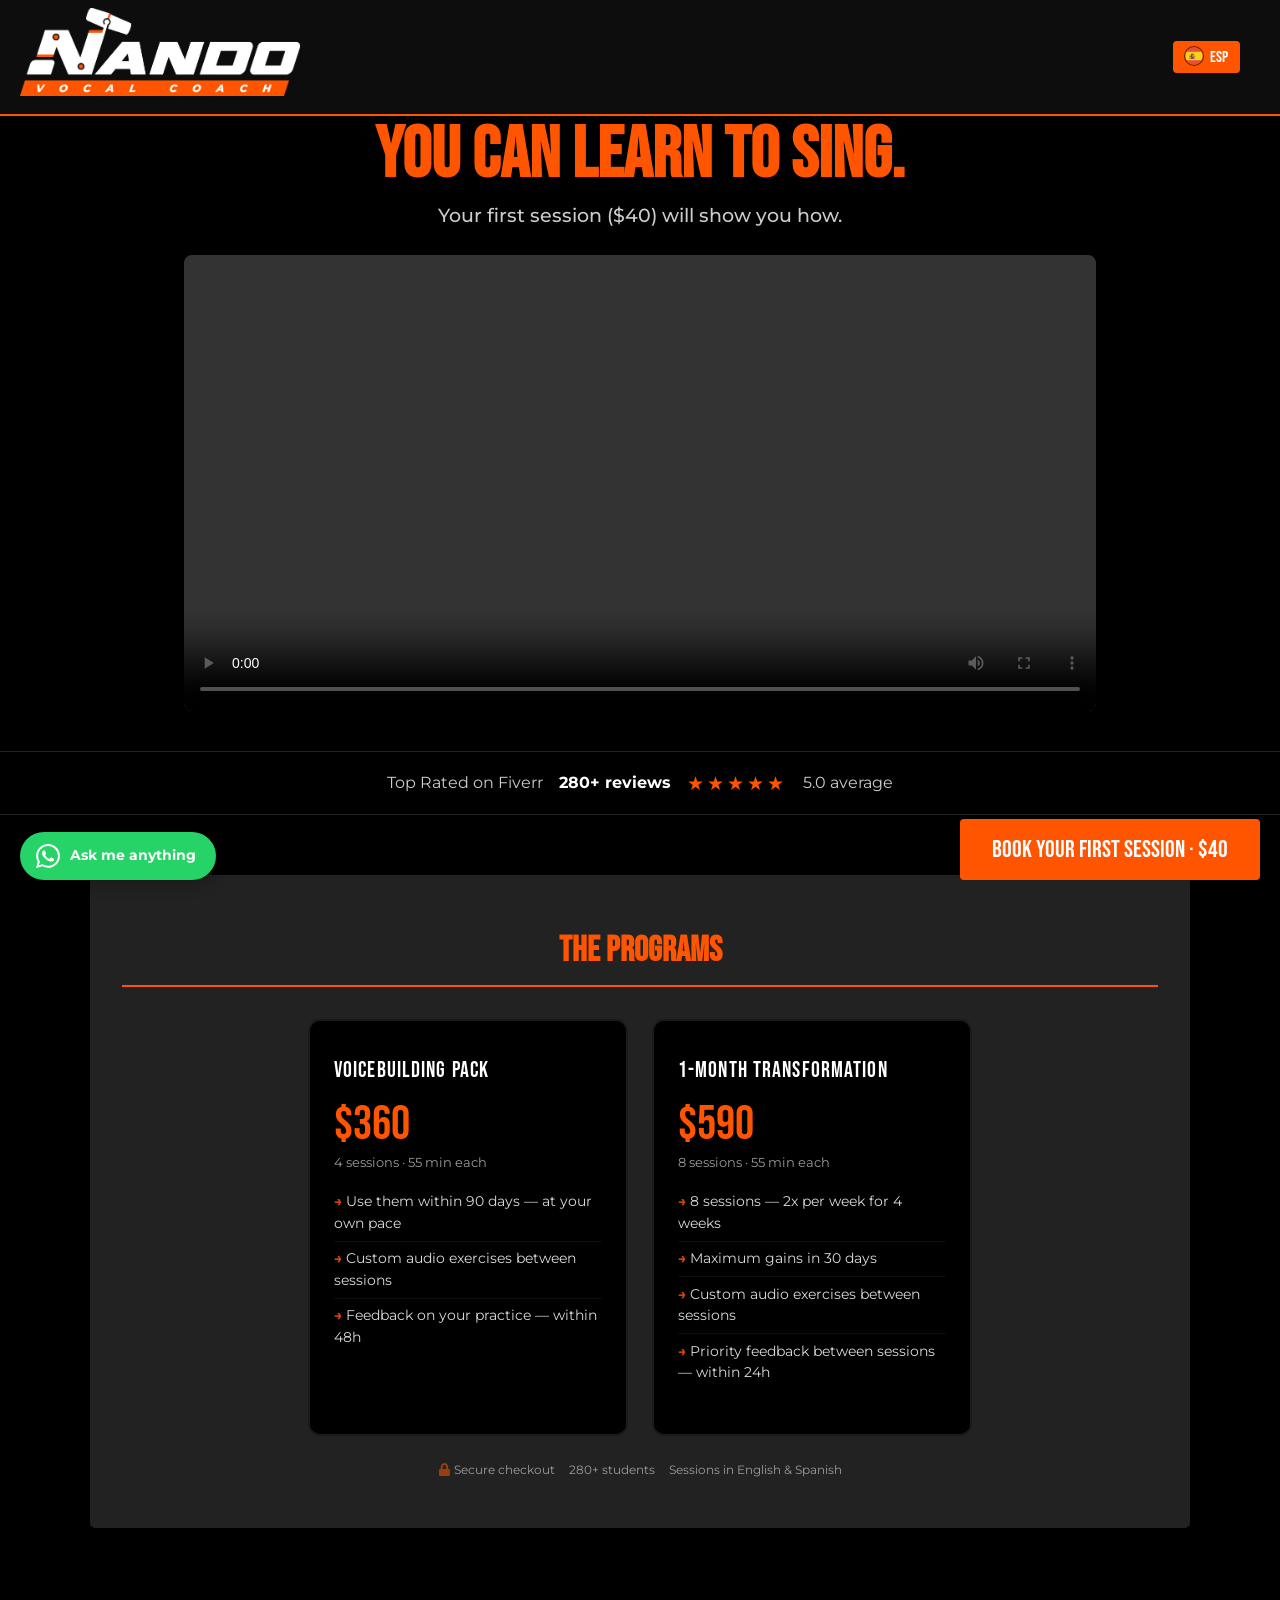
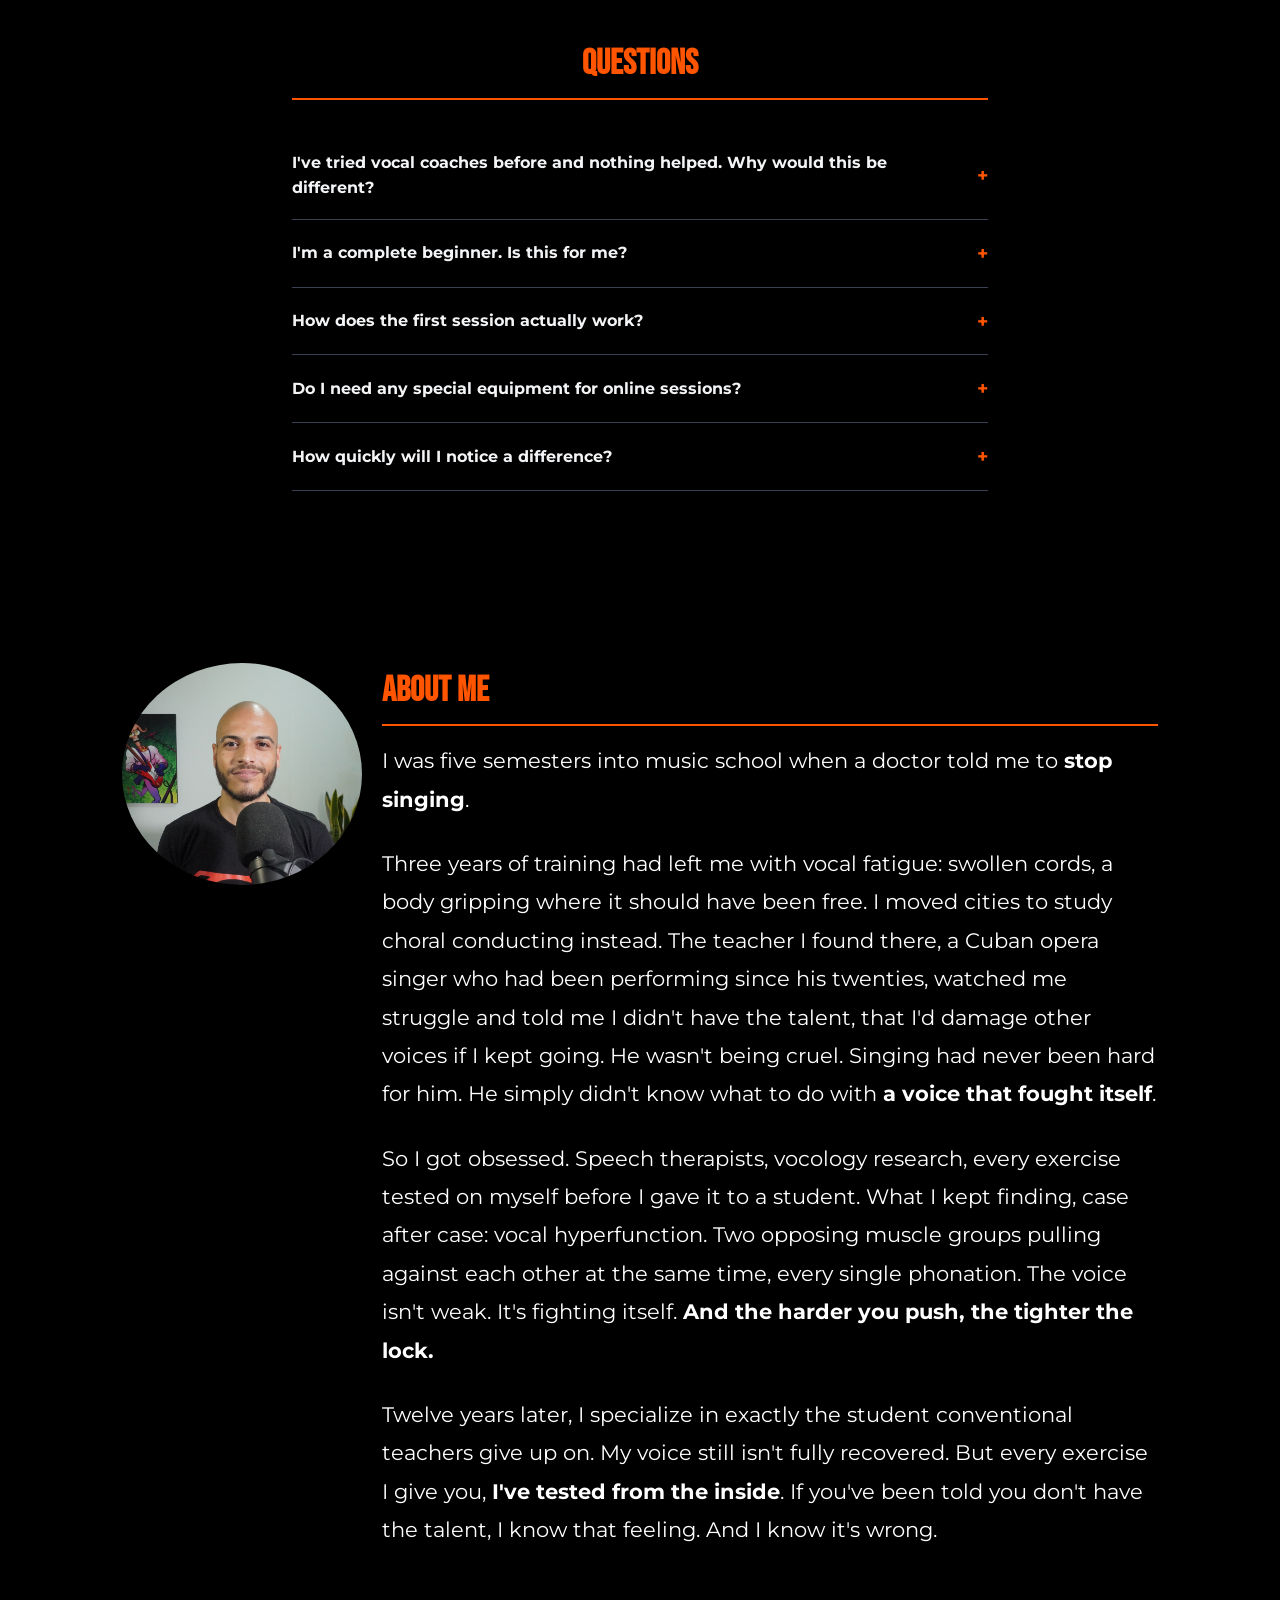
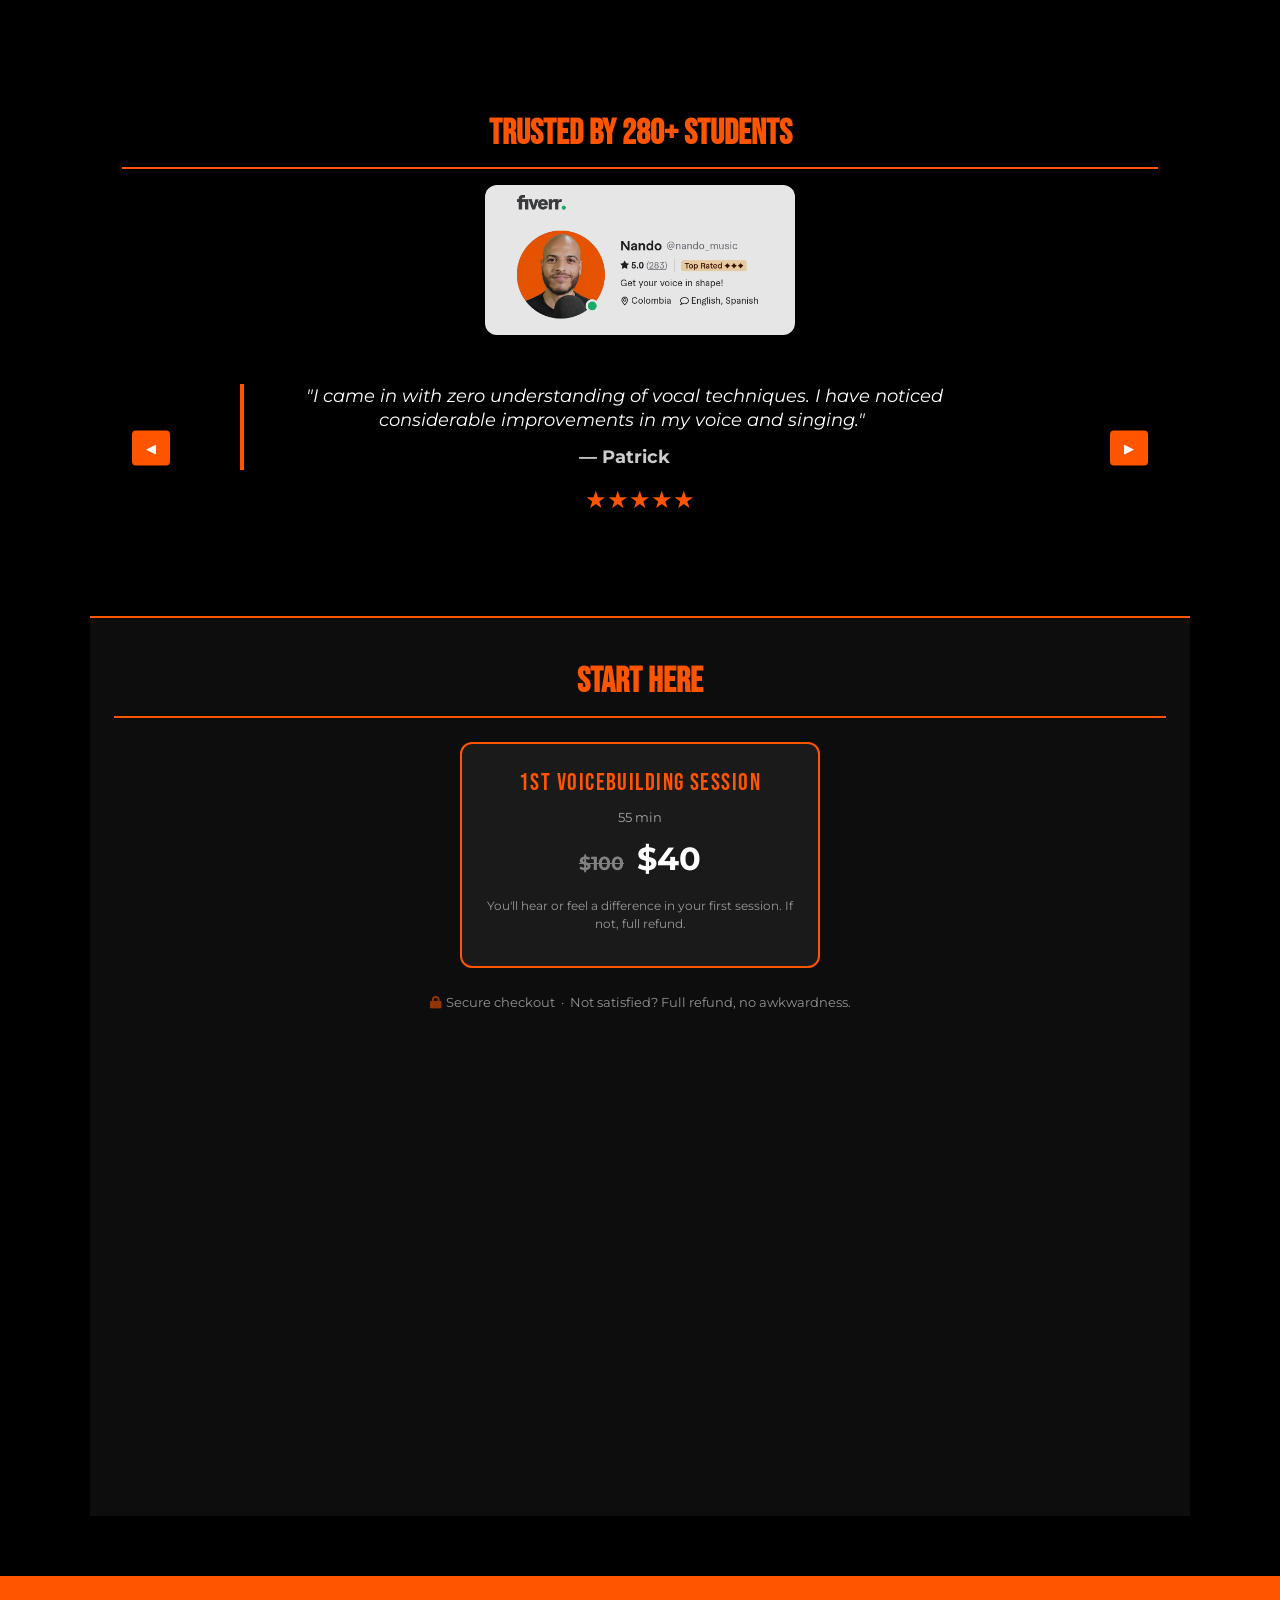
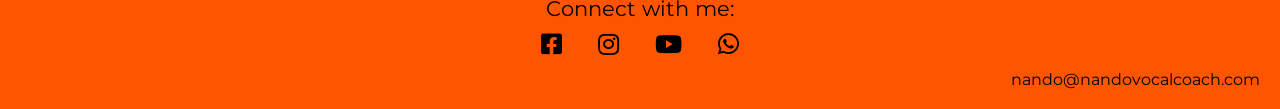
==== commit e2028b60: "Share a purchase event ID between checkout, server CAPI and pixel PayPal onApprove sends event_id (p" ====
--- a/index.html
+++ b/index.html
@@ -893,13 +893,23 @@
                         var name  = (details.payer && details.payer.name)
                             ? (details.payer.name.given_name + ' ' + details.payer.name.surname).trim()
                             : '';
-                        // Fire booking email server-side; redirect regardless of outcome
+                        // Shared with the pixel on the thank-you page so Meta counts the sale once
+                        var eventId = 'pp_' + (details.id || Date.now());
+                        var cookie = function(n) {
+                            var m = document.cookie.match('(?:^|; )' + n + '=([^;]*)');
+                            return m ? decodeURIComponent(m[1]) : '';
+                        };
+                        // Fire booking email + Meta Conversions API server-side; redirect regardless of outcome
                         fetch('https://api.nandovocalcoach.com/session/pay', {
                             method: 'POST',
                             headers: { 'Content-Type': 'application/x-www-form-urlencoded' },
-                            body: new URLSearchParams({ email: email, name: name, plan: plan })
+                            body: new URLSearchParams({
+                                email: email, name: name, plan: plan,
+                                event_id: eventId, fbp: cookie('_fbp'), fbc: cookie('_fbc'),
+                                source_url: window.location.href
+                            })
                         }).finally(function() {
-                            window.location.href = 'https://nandovocalcoach.com/thank-you-payment.html?plan=' + plan;
+                            window.location.href = 'https://nandovocalcoach.com/thank-you-payment.html?plan=' + plan + '&eid=' + encodeURIComponent(eventId);
                         });
                     });
                 },
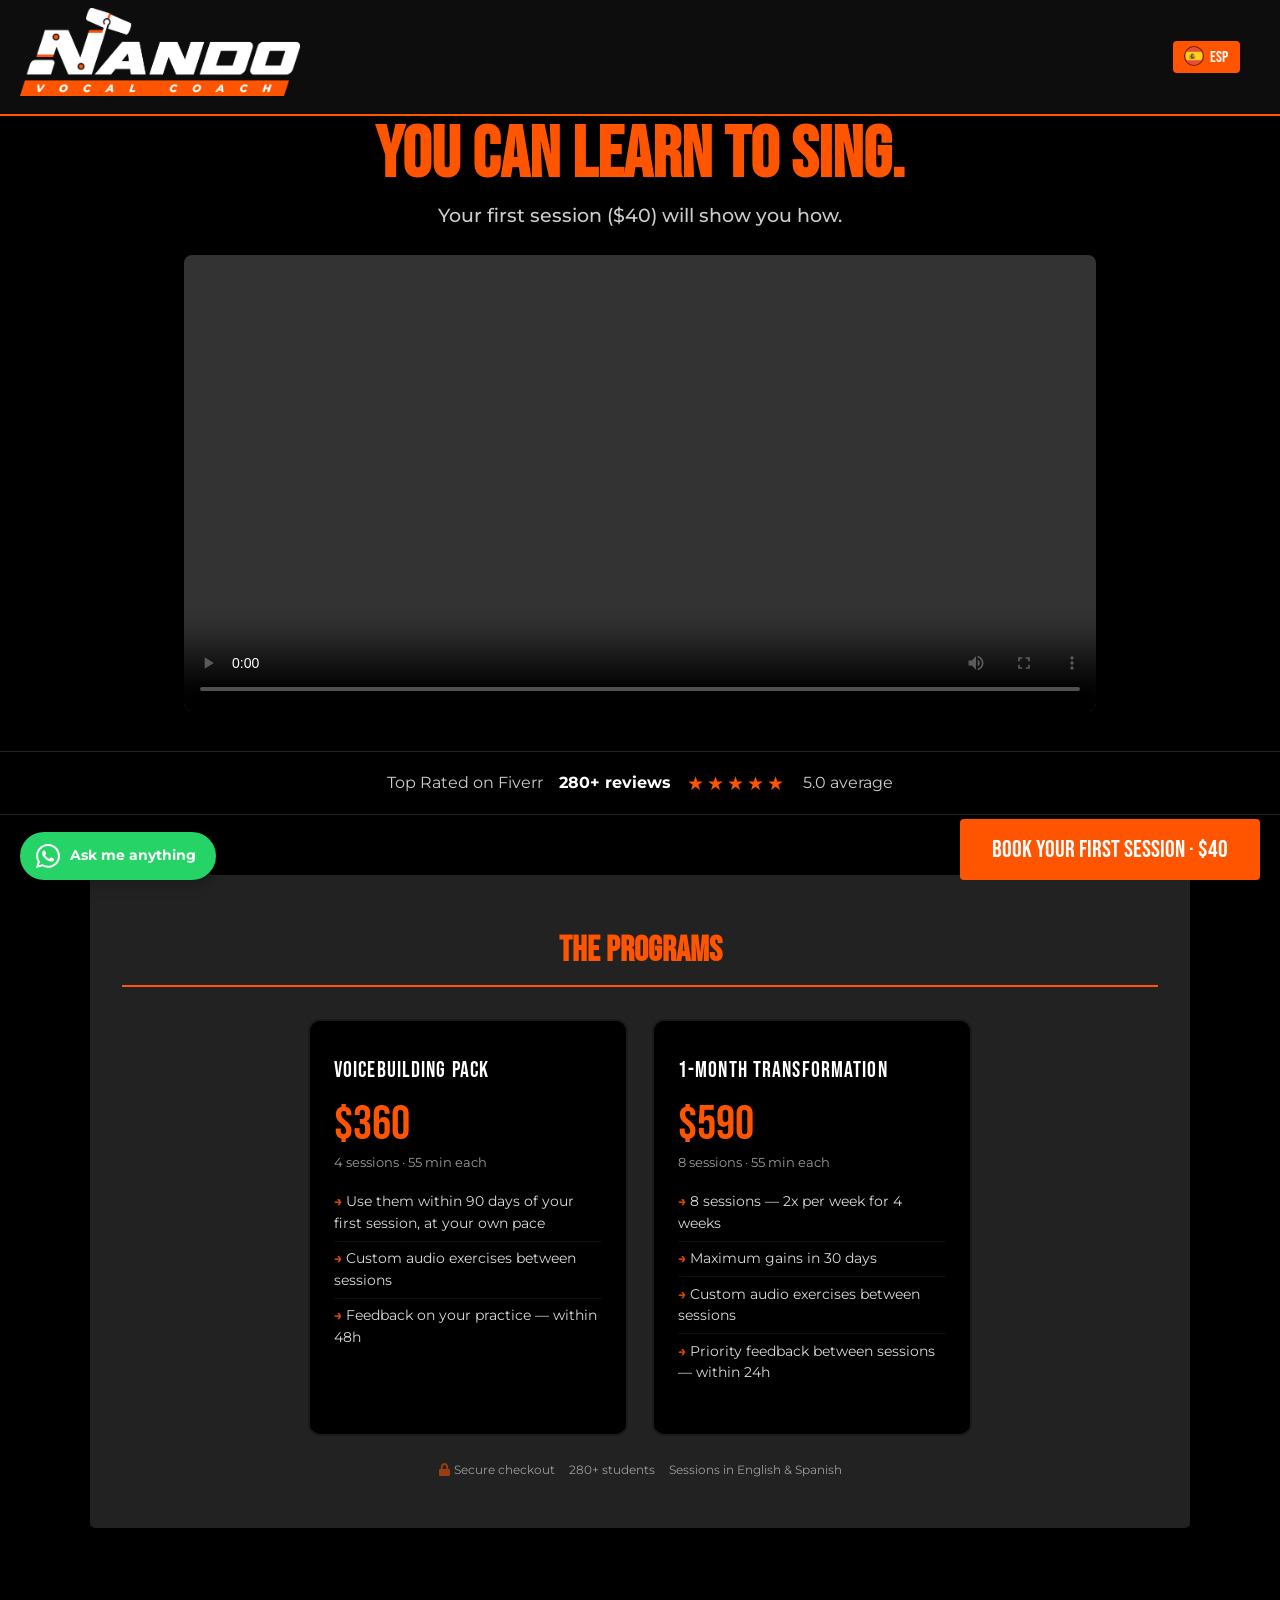
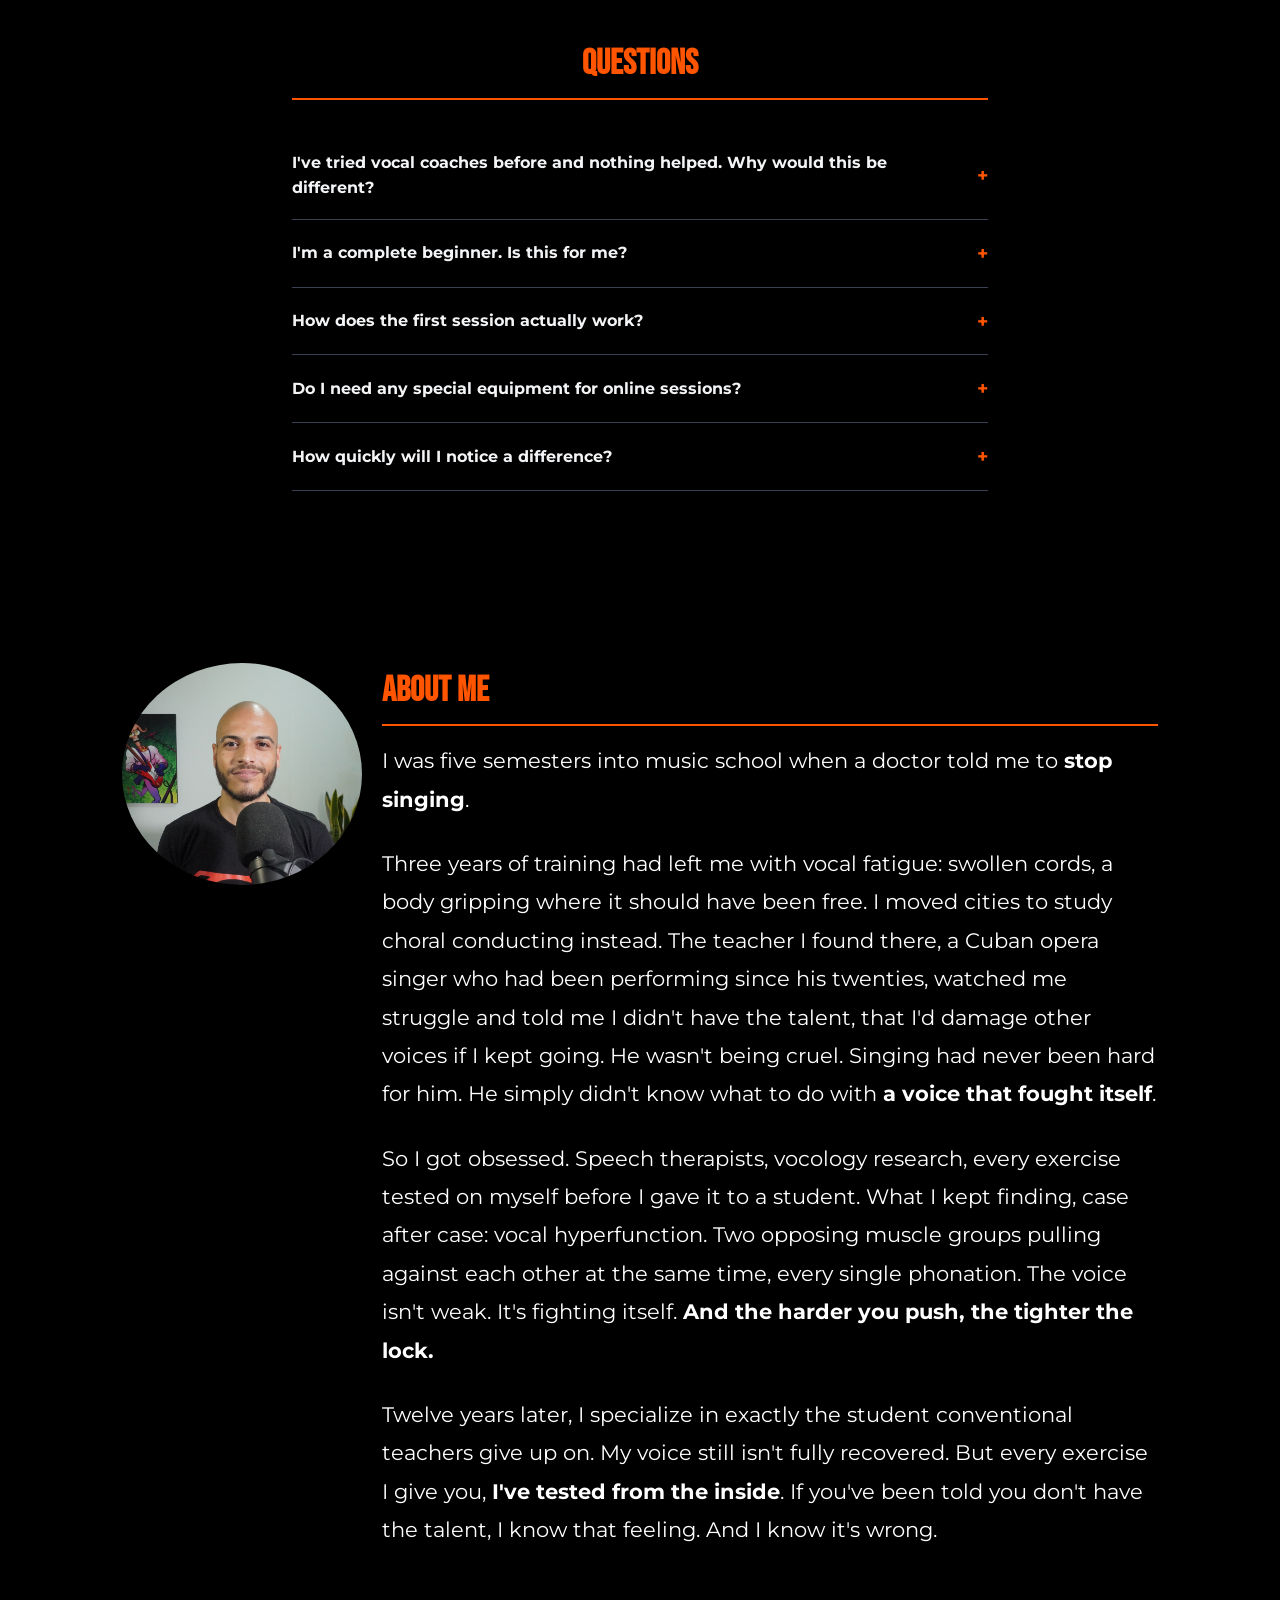
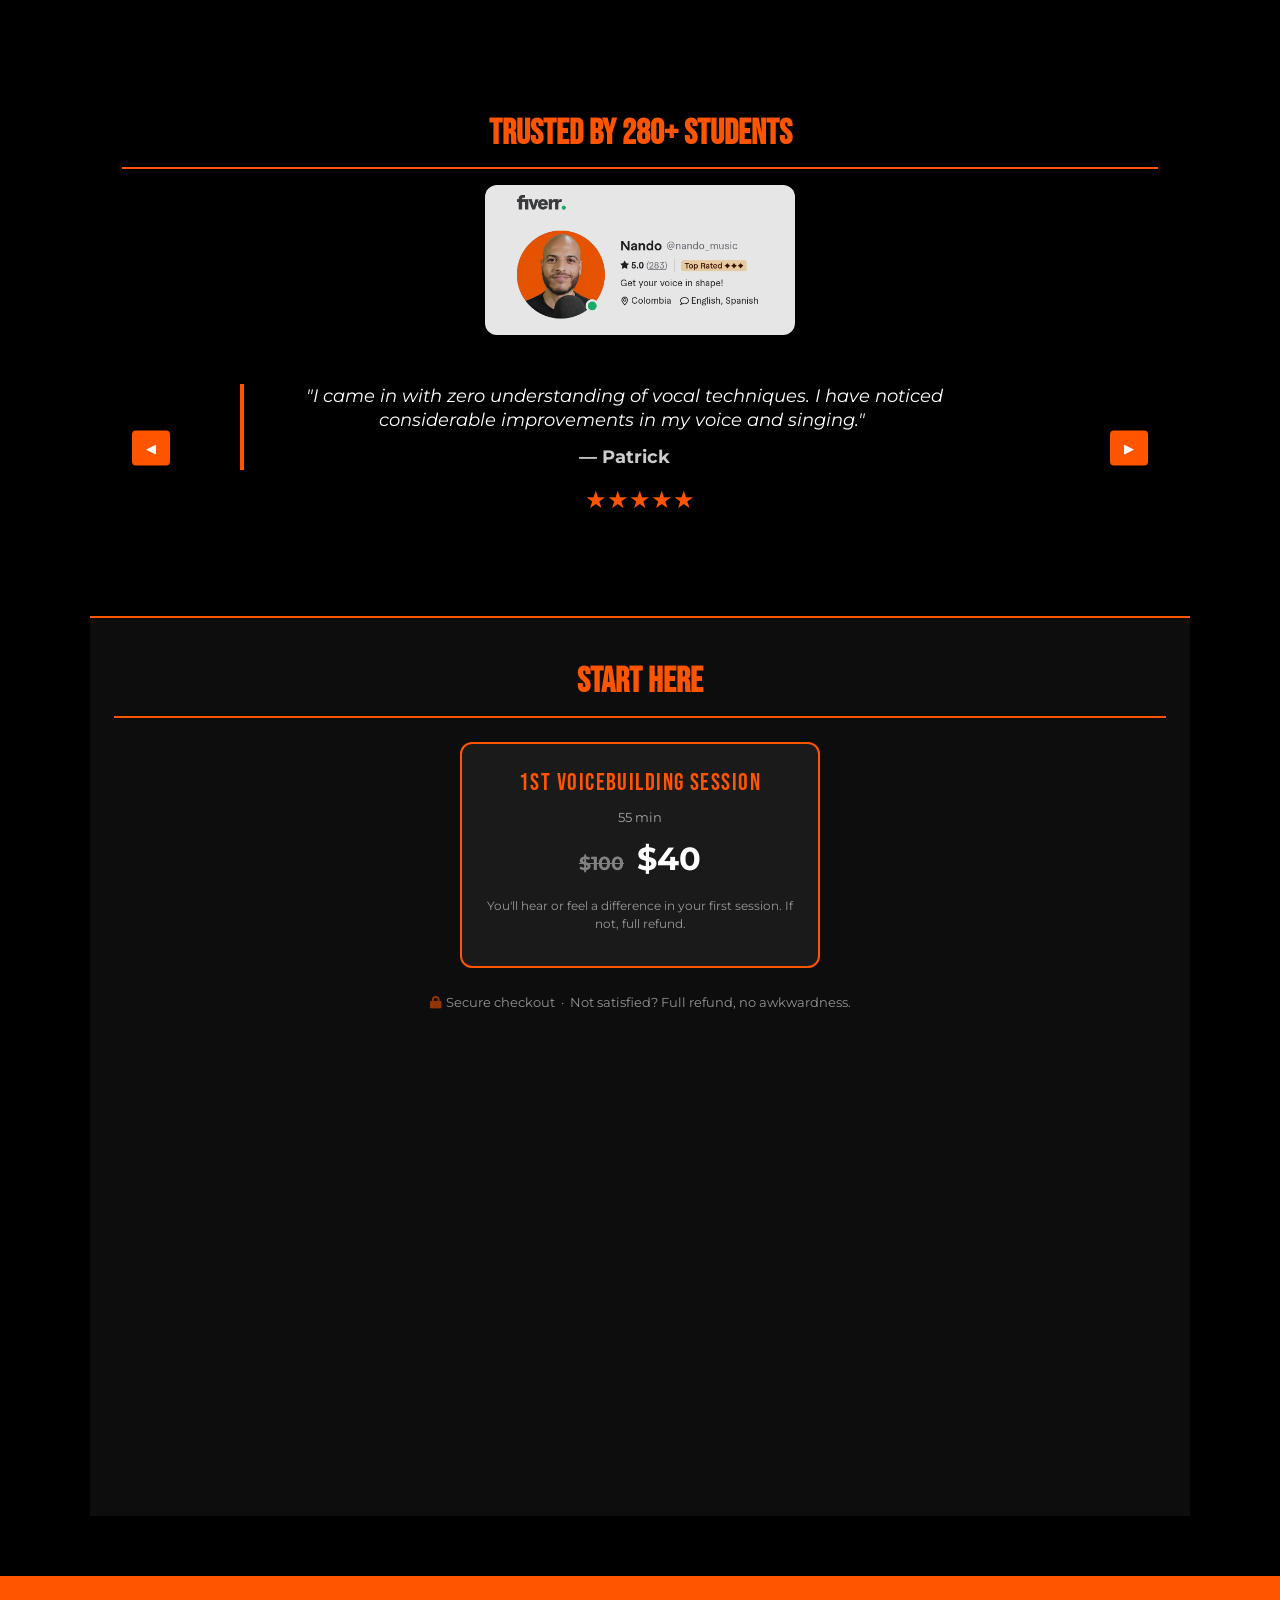
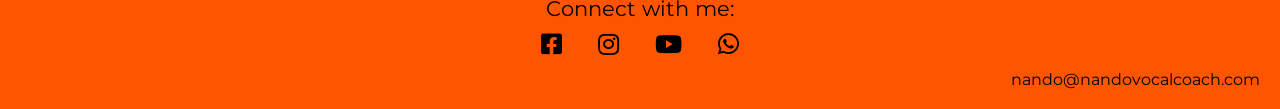
==== commit 12fdafdc: "State pack validity (from first session) and 24h cancel rule after payment Co-Authored-By: Claude Op" ====
--- a/index.html
+++ b/index.html
@@ -528,7 +528,7 @@
                 <div class="plan-name" data-phrase-key="pricingPlan2Name">Voicebuilding Pack</div>
                 <div class="plan-price">$360</div>
                 <div class="plan-sub" data-phrase-key="pricingPlan2Sub">4 sessions · 55 min each</div>
-                <div class="plan-desc" data-phrase-key="pricingPlan2Desc"><ul class='plan-bullets'><li>Use them within 90 days — at your own pace</li><li>Custom audio exercises between sessions</li><li>Feedback on your practice — within 48h</li></ul></div>
+                <div class="plan-desc" data-phrase-key="pricingPlan2Desc"><ul class='plan-bullets'><li>Use them within 90 days of your first session, at your own pace</li><li>Custom audio exercises between sessions</li><li>Feedback on your practice — within 48h</li></ul></div>
                 <a href="https://nandovocalcoach.lemonsqueezy.com/checkout/buy/4f0bb419-e996-4b70-a37f-13da87501a58?embed=1&checkout[redirect_url]=https%3A%2F%2Fnandovocalcoach.com%2Fthank-you-payment.html%3Fplan%3D340" class="plan-cta lemonsqueezy-button">Get Started →</a>
                 <div id="paypal-buttons-360" class="paypal-btn-container"></div>
             </div>
@@ -673,7 +673,7 @@
                 pricingPlan1Sub: "55 min",
                 pricingPlan2Name: "Voicebuilding Pack",
                 pricingPlan2Sub: "4 sessions · 55 min each",
-                pricingPlan2Desc: "<ul class='plan-bullets'><li>Use them within 90 days — at your own pace</li><li>Custom audio exercises between sessions</li><li>Feedback on your practice — within 48h</li></ul>",
+                pricingPlan2Desc: "<ul class='plan-bullets'><li>Use them within 90 days of your first session, at your own pace</li><li>Custom audio exercises between sessions</li><li>Feedback on your practice — within 48h</li></ul>",
                 pricingPlan3Name: "1-Month Transformation",
                 pricingPlan3Sub: "8 sessions · 55 min each",
                 pricingPlan3Desc: "<ul class='plan-bullets'><li>8 sessions — 2x per week for 4 weeks</li><li>Maximum gains in 30 days</li><li>Custom audio exercises between sessions</li><li>Priority feedback between sessions — within 24h</li></ul>",
@@ -720,7 +720,7 @@
                 pricingPlan1Sub: "55 min",
                 pricingPlan2Name: "Voicebuilding Pack",
                 pricingPlan2Sub: "4 sesiones · 55 min c/u",
-                pricingPlan2Desc: "<ul class='plan-bullets'><li>Úsalas en 90 días — a tu propio ritmo</li><li>Ejercicios de audio personalizados entre sesiones</li><li>Feedback sobre tu práctica — respuesta en 48h</li></ul>",
+                pricingPlan2Desc: "<ul class='plan-bullets'><li>Úsalas en 90 días desde tu primera sesión, a tu propio ritmo</li><li>Ejercicios de audio personalizados entre sesiones</li><li>Feedback sobre tu práctica — respuesta en 48h</li></ul>",
                 pricingPlan3Name: "Transformación en 1 mes",
                 pricingPlan3Sub: "8 sesiones · 55 min c/u",
                 pricingPlan3Desc: "<ul class='plan-bullets'><li>8 sesiones — 2 por semana durante 4 semanas</li><li>Máximos avances en 30 días</li><li>Ejercicios de audio personalizados entre sesiones</li><li>Feedback prioritario entre sesiones — respuesta en 24h</li></ul>",
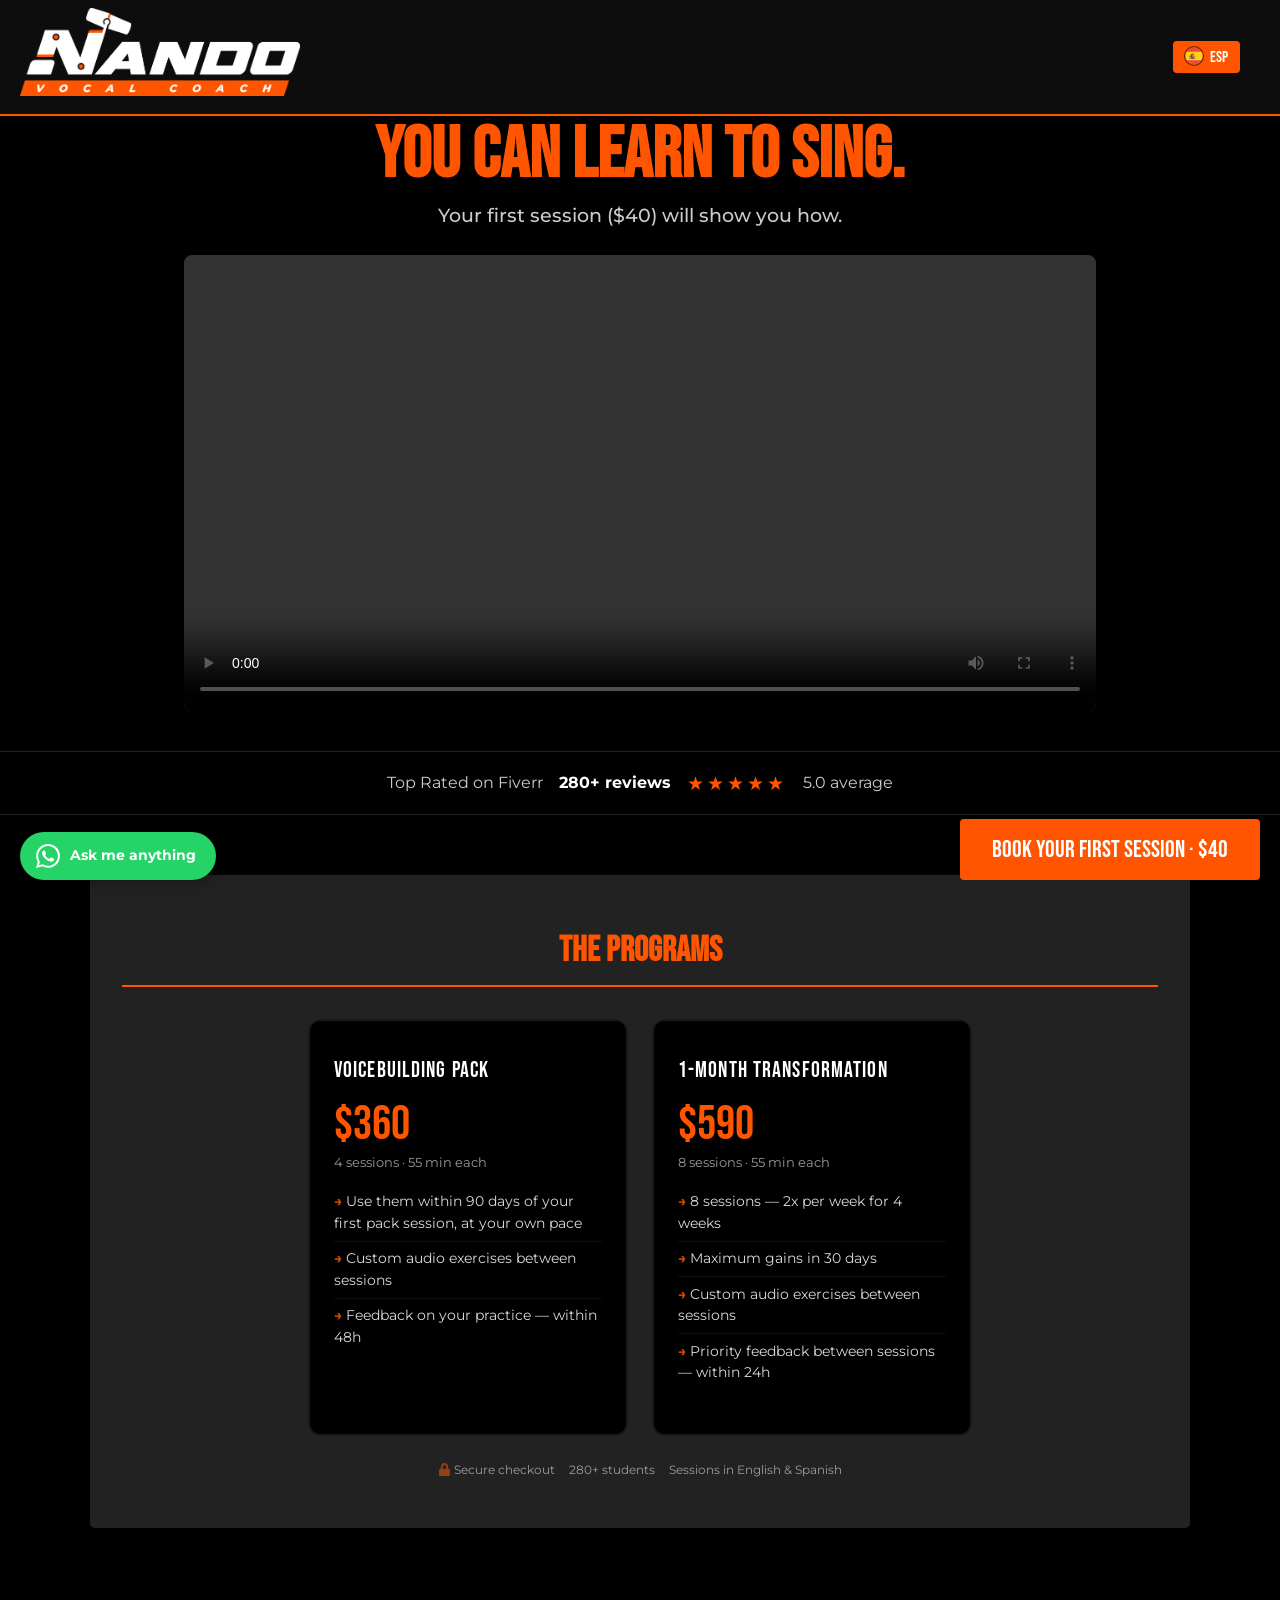
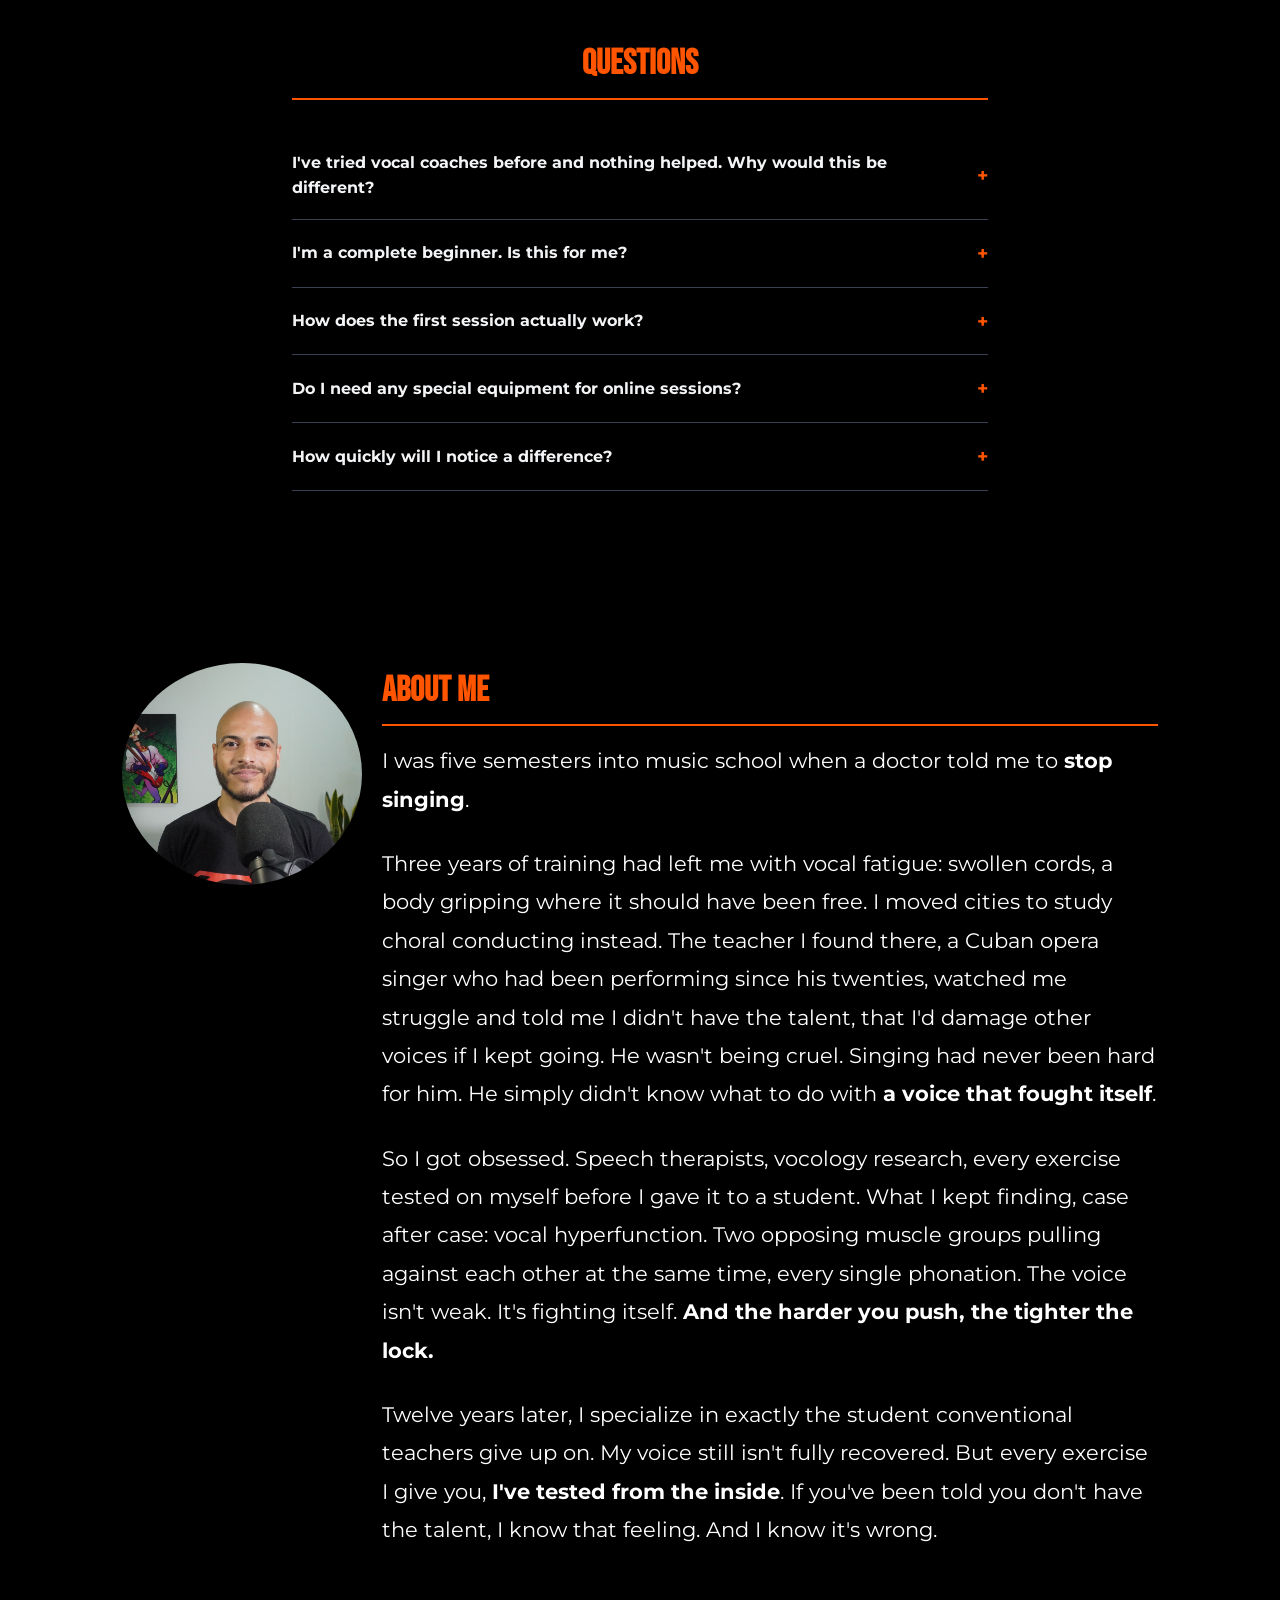
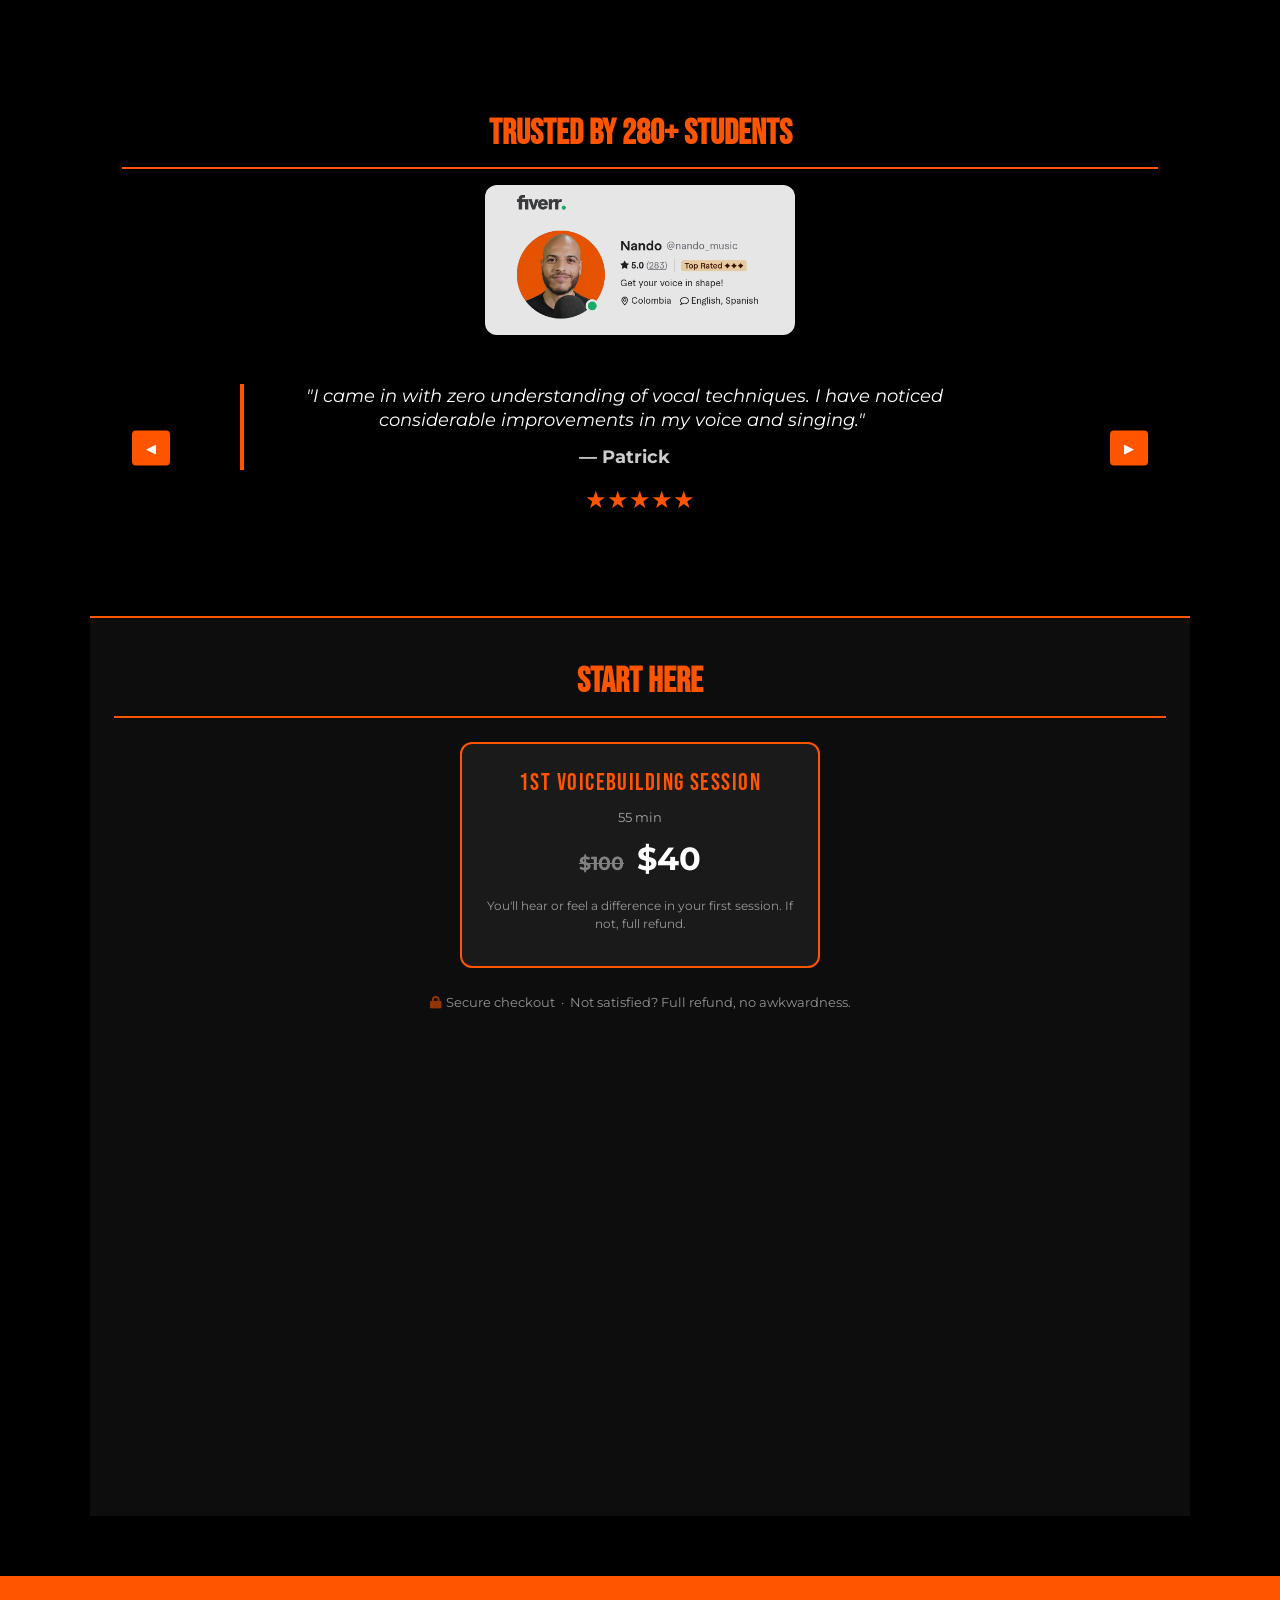
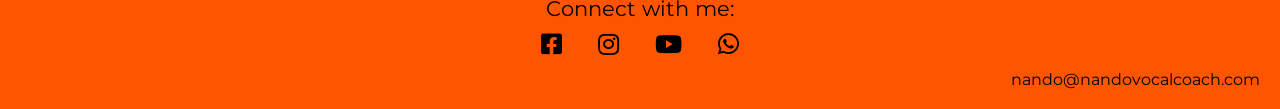
==== commit 1cfb0a00: "Clarify pack 90 days start at first pack session (EN+ES) Co-Authored-By: Claude Opus 5.5 <noreply@an" ====
--- a/index.html
+++ b/index.html
@@ -528,7 +528,7 @@
                 <div class="plan-name" data-phrase-key="pricingPlan2Name">Voicebuilding Pack</div>
                 <div class="plan-price">$360</div>
                 <div class="plan-sub" data-phrase-key="pricingPlan2Sub">4 sessions · 55 min each</div>
-                <div class="plan-desc" data-phrase-key="pricingPlan2Desc"><ul class='plan-bullets'><li>Use them within 90 days of your first session, at your own pace</li><li>Custom audio exercises between sessions</li><li>Feedback on your practice — within 48h</li></ul></div>
+                <div class="plan-desc" data-phrase-key="pricingPlan2Desc"><ul class='plan-bullets'><li>Use them within 90 days of your first pack session, at your own pace</li><li>Custom audio exercises between sessions</li><li>Feedback on your practice — within 48h</li></ul></div>
                 <a href="https://nandovocalcoach.lemonsqueezy.com/checkout/buy/4f0bb419-e996-4b70-a37f-13da87501a58?embed=1&checkout[redirect_url]=https%3A%2F%2Fnandovocalcoach.com%2Fthank-you-payment.html%3Fplan%3D340" class="plan-cta lemonsqueezy-button">Get Started →</a>
                 <div id="paypal-buttons-360" class="paypal-btn-container"></div>
             </div>
@@ -673,7 +673,7 @@
                 pricingPlan1Sub: "55 min",
                 pricingPlan2Name: "Voicebuilding Pack",
                 pricingPlan2Sub: "4 sessions · 55 min each",
-                pricingPlan2Desc: "<ul class='plan-bullets'><li>Use them within 90 days of your first session, at your own pace</li><li>Custom audio exercises between sessions</li><li>Feedback on your practice — within 48h</li></ul>",
+                pricingPlan2Desc: "<ul class='plan-bullets'><li>Use them within 90 days of your first pack session, at your own pace</li><li>Custom audio exercises between sessions</li><li>Feedback on your practice — within 48h</li></ul>",
                 pricingPlan3Name: "1-Month Transformation",
                 pricingPlan3Sub: "8 sessions · 55 min each",
                 pricingPlan3Desc: "<ul class='plan-bullets'><li>8 sessions — 2x per week for 4 weeks</li><li>Maximum gains in 30 days</li><li>Custom audio exercises between sessions</li><li>Priority feedback between sessions — within 24h</li></ul>",
@@ -720,7 +720,7 @@
                 pricingPlan1Sub: "55 min",
                 pricingPlan2Name: "Voicebuilding Pack",
                 pricingPlan2Sub: "4 sesiones · 55 min c/u",
-                pricingPlan2Desc: "<ul class='plan-bullets'><li>Úsalas en 90 días desde tu primera sesión, a tu propio ritmo</li><li>Ejercicios de audio personalizados entre sesiones</li><li>Feedback sobre tu práctica — respuesta en 48h</li></ul>",
+                pricingPlan2Desc: "<ul class='plan-bullets'><li>Úsalas en 90 días desde tu primera sesión del paquete, a tu propio ritmo</li><li>Ejercicios de audio personalizados entre sesiones</li><li>Feedback sobre tu práctica — respuesta en 48h</li></ul>",
                 pricingPlan3Name: "Transformación en 1 mes",
                 pricingPlan3Sub: "8 sesiones · 55 min c/u",
                 pricingPlan3Desc: "<ul class='plan-bullets'><li>8 sesiones — 2 por semana durante 4 semanas</li><li>Máximos avances en 30 días</li><li>Ejercicios de audio personalizados entre sesiones</li><li>Feedback prioritario entre sesiones — respuesta en 24h</li></ul>",
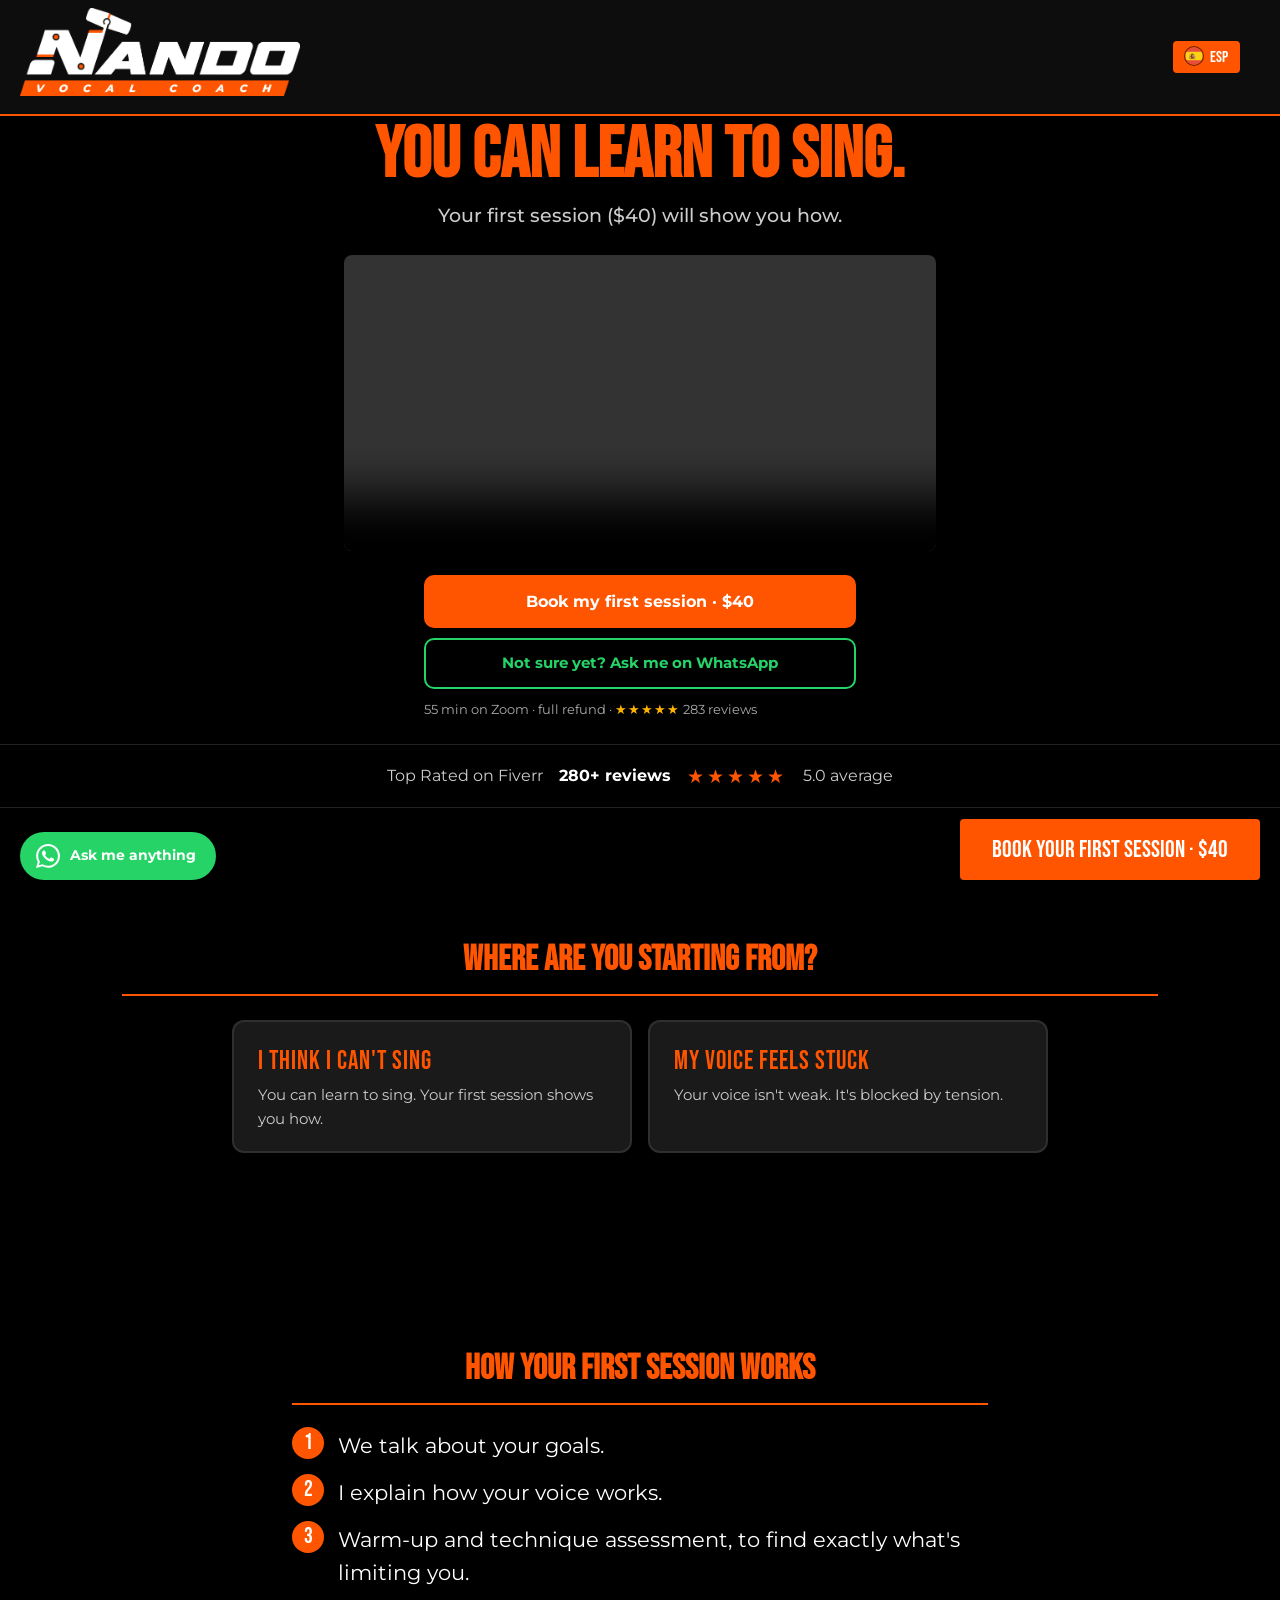
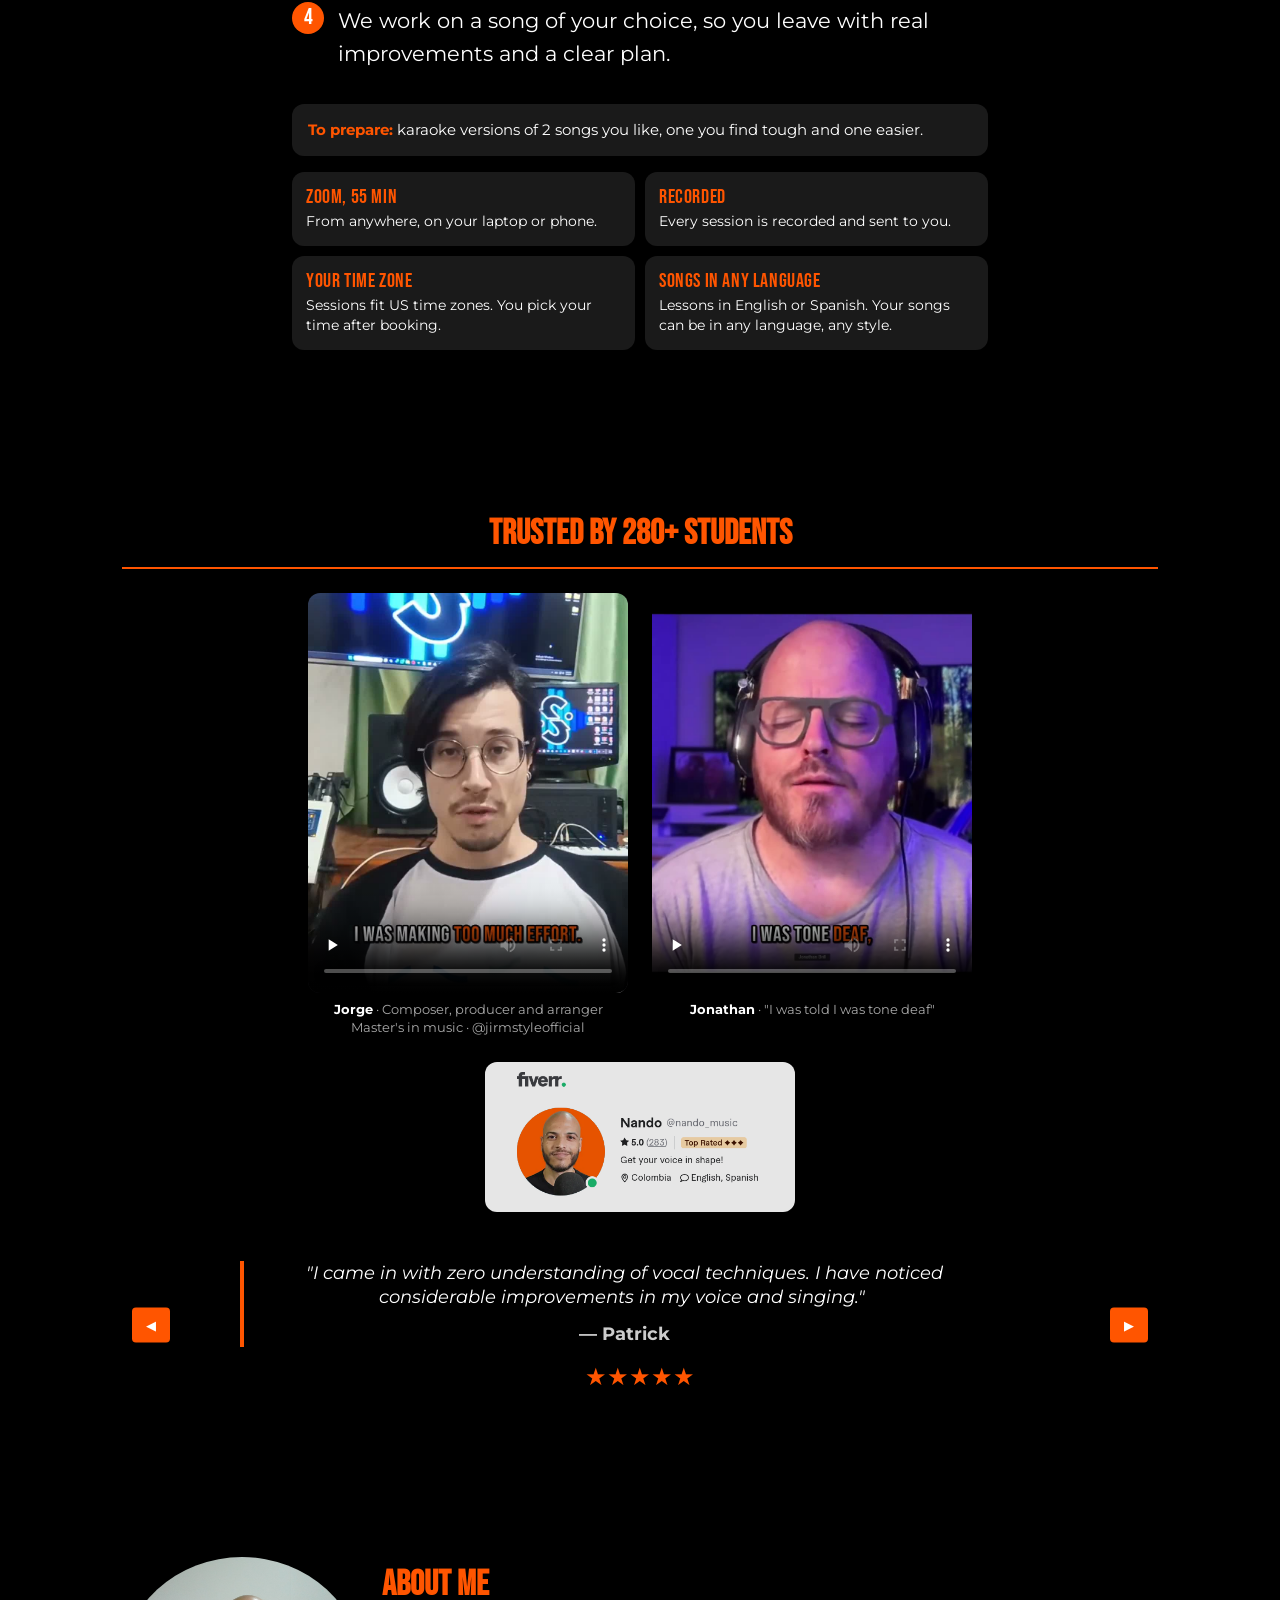
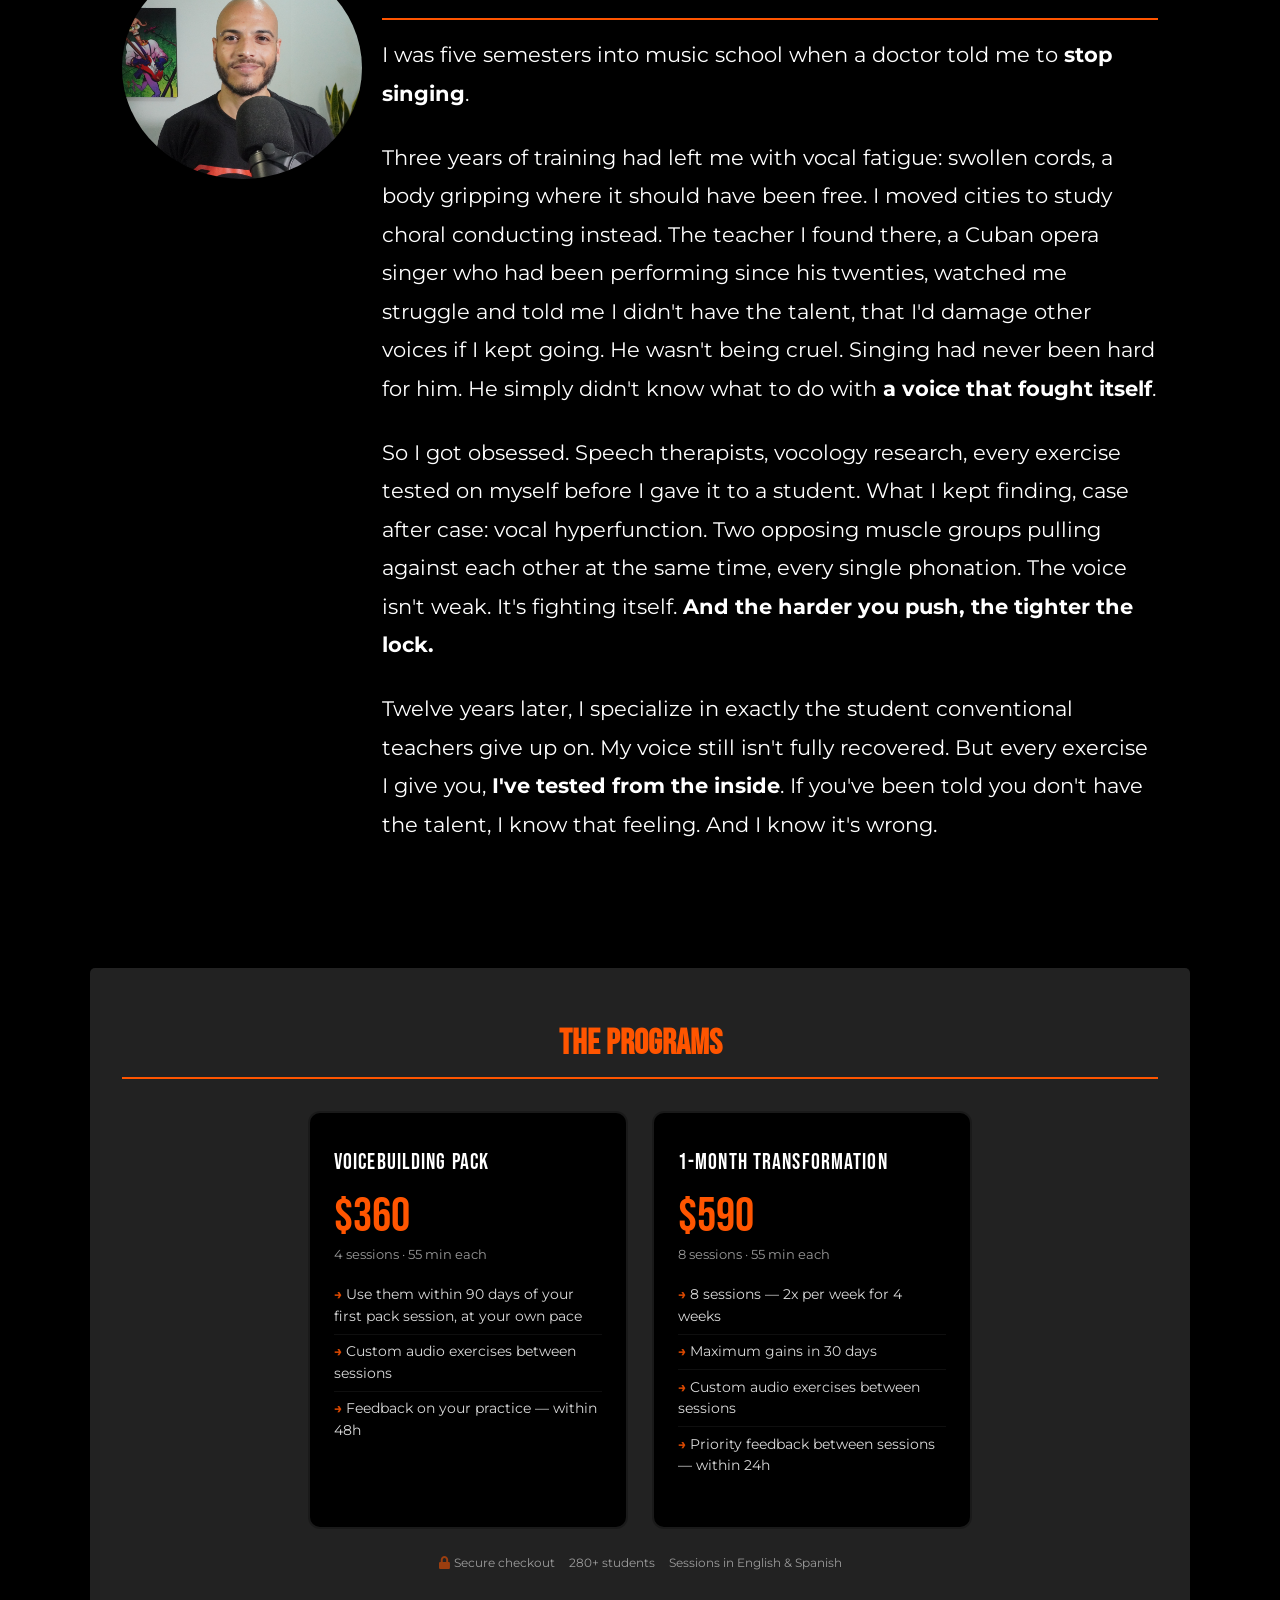
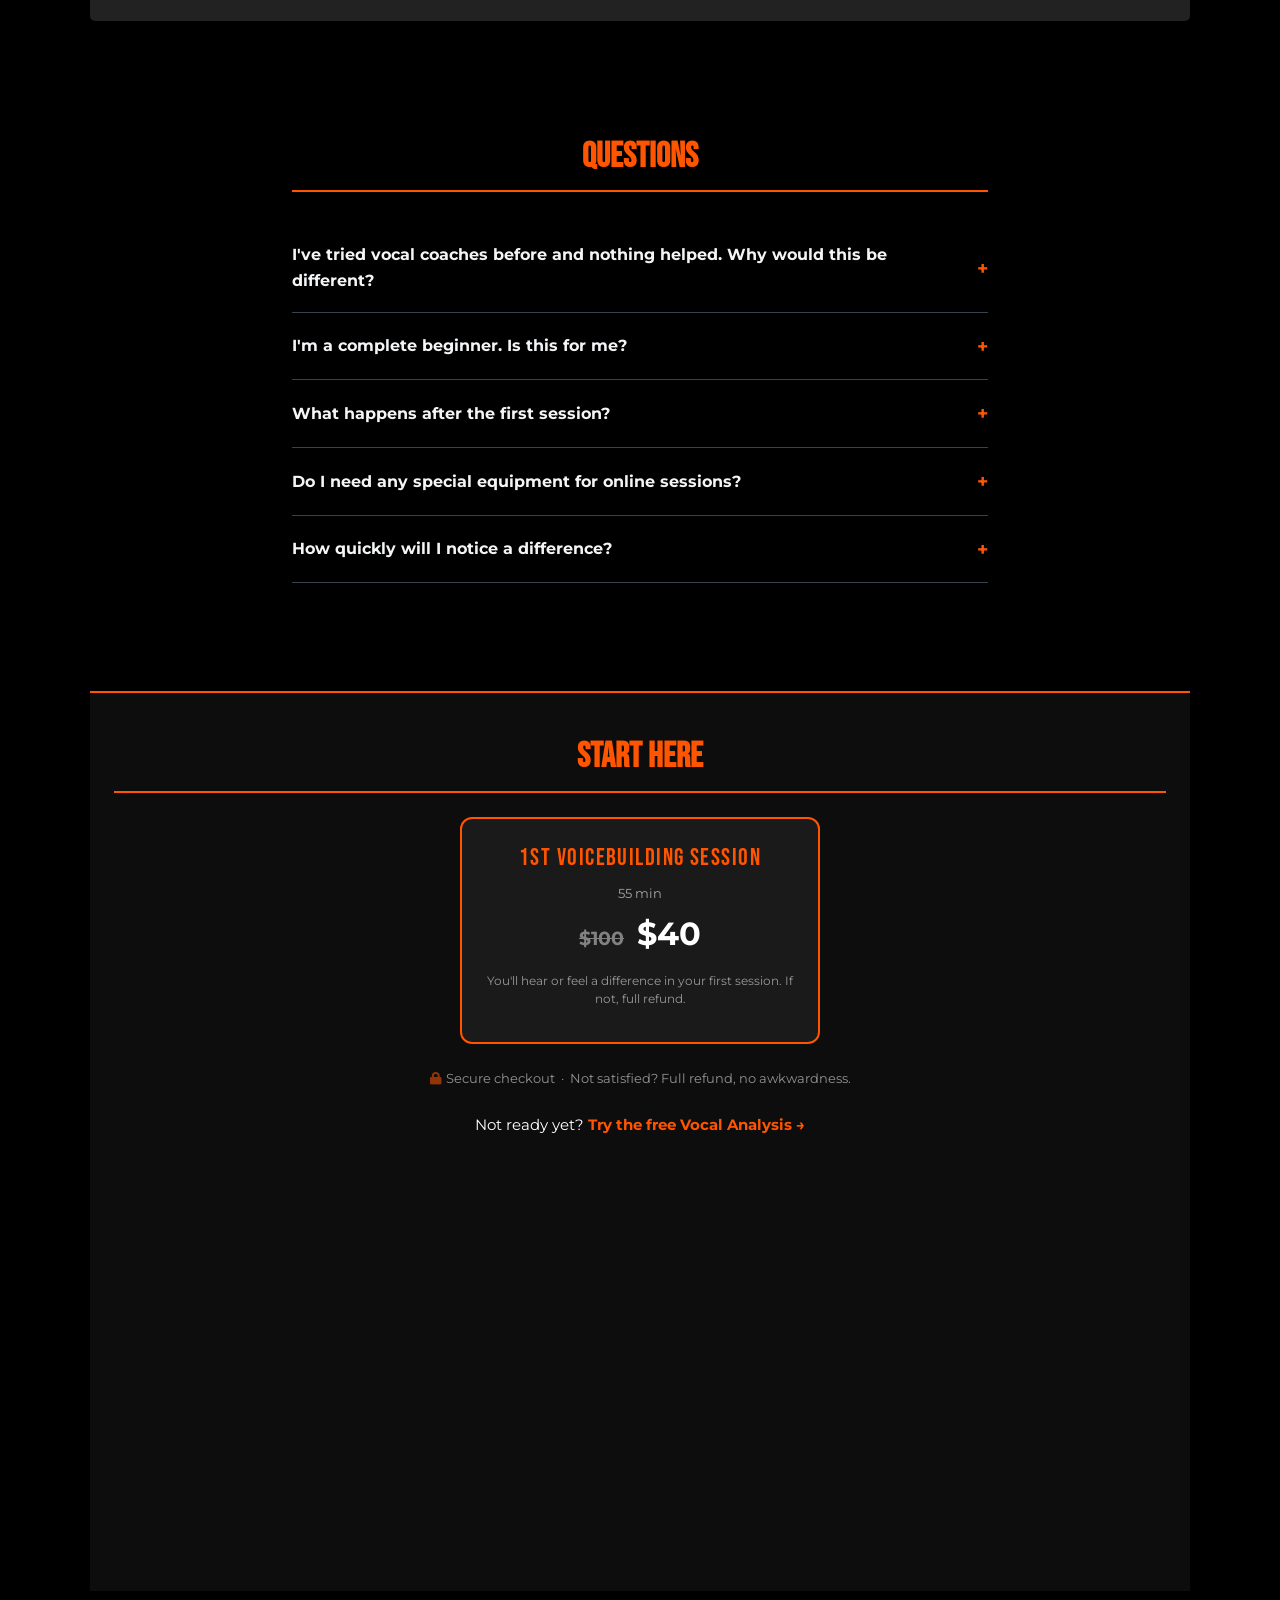
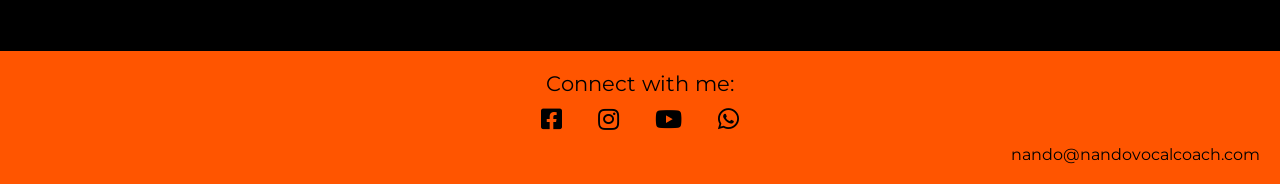
==== commit c16dc587: "Homepage redesign, package comparison on ad pages, Clarity loader Co-Authored-By: Claude Opus 5.5 <n" ====
--- a/index.html
+++ b/index.html
@@ -52,7 +52,7 @@
       "@type": "Person",
       "name": "Nando",
       "jobTitle": "Vocal Coach",
-      "description": "Vocal coach specializing in singers other coaches give up on. MTD, vocal hyperfunction, and voices that fight themselves. Choir Conductor, Tolima Conservatory. 12+ years experience. Fiverr Top Rated, 270+ reviews, 5.0 average.",
+      "description": "Vocal coach specializing in singers other coaches give up on. MTD, vocal hyperfunction, and voices that fight themselves. Choir Conductor, Tolima Conservatory. 12+ years experience. Fiverr Top Rated, 280+ reviews, 5.0 average.",
       "url": "https://nandovocalcoach.com",
       "sameAs": [
         "https://www.instagram.com/nandovocalcoach/",
@@ -64,7 +64,7 @@
         "name": "Vocal Coaching Services",
         "itemListElement": [
           { "@type": "Offer", "name": "1st Voicebuilding Session", "price": "40", "priceCurrency": "USD" },
-          { "@type": "Offer", "name": "Vocal Fitness (4 sessions)", "price": "360", "priceCurrency": "USD" },
+          { "@type": "Offer", "name": "Voicebuilding Pack (4 sessions)", "price": "360", "priceCurrency": "USD" },
           { "@type": "Offer", "name": "1-Month Transformation (8 sessions)", "price": "590", "priceCurrency": "USD" }
         ]
       }
@@ -166,7 +166,7 @@
             margin-bottom: 0.5rem;
         }
         .hero-intro p { font-size: 1.2rem; color: #ccc; font-weight: 500; }
-        .hero-video-wrap { width: 100%; max-width: 960px; padding: 0 1.5rem 2.5rem; }
+        .hero-video-wrap { width: 100%; max-width: 640px; padding: 0 1.5rem 1.5rem; }
         .hero-video-wrap video { width: 100%; border-radius: 8px; display: block; background: #000; }
 
         /* Social proof strip */
@@ -435,6 +435,39 @@
         .booking-plan-strike { text-decoration: line-through; opacity: 0.45; font-size: 1.2rem; margin-right: 4px; }
         .booking-plan-guarantee { font-size: 0.72rem; opacity: 0.55; margin-bottom: 0.8rem; }
         @media (max-width: 600px) { .booking-plan { min-width: 100%; max-width: 100%; } }
+
+        /* Homepage sections */
+        .hero-cta { width: 100%; max-width: 480px; padding: 0 1.5rem 1.5rem; margin: 0 auto; }
+        .home-btn { display: block; width: 100%; padding: 14px 16px; border-radius: 10px; background: #FF5500; color: #fff; font-weight: 700; font-size: 1rem; text-align: center; cursor: pointer; }
+        .home-btn:hover { background: #e64500; }
+        .home-btn-wa { margin-top: 10px; background: transparent; color: #25D366; border: 2px solid #25D366; font-size: 0.95rem; padding: 11px 16px; }
+        .home-btn-wa:hover { background: transparent; }
+        .hero-fine { margin-top: 10px; font-size: 0.82rem; color: #aaa; }
+        .hero-fine .stars { color: #ffb400; letter-spacing: 1px; }
+        html[lang="es"] #doors { display: none; }
+        #doors h2, #first-session h2 { margin-bottom: 1.5rem; }
+        .doors-grid { display: flex; gap: 1rem; justify-content: center; flex-wrap: wrap; }
+        .door { flex: 1; min-width: 240px; max-width: 400px; background: #1a1a1a; border: 2px solid rgba(128,128,128,0.2); border-radius: 12px; padding: 1.25rem 1.5rem; transition: border-color 0.2s; }
+        .door:hover { border-color: #FF5500; }
+        .door b { display: block; font-family: "Bebas Neue", sans-serif; font-weight: 400; font-size: 1.6rem; letter-spacing: 0.04em; color: #FF5500; }
+        .door span { display: block; font-size: 0.95rem; color: #ccc; }
+        #first-session { max-width: 760px; }
+        .session-steps { counter-reset: s; list-style: none; margin-bottom: 1.25rem; }
+        .session-steps li { counter-increment: s; position: relative; padding: 0 0 14px 46px; }
+        .session-steps li::before { content: counter(s); position: absolute; left: 0; top: -2px; width: 32px; height: 32px; border-radius: 50%; background: #FF5500; color: #fff; font: 22px/32px "Bebas Neue", sans-serif; text-align: center; }
+        .prep-box { background: #1a1a1a; border-radius: 12px; padding: 14px 16px; font-size: 0.95rem; margin-bottom: 1rem; }
+        .prep-box strong { color: #FF5500; }
+        .practical { display: grid; grid-template-columns: 1fr 1fr; gap: 10px; }
+        .practical div { background: #1a1a1a; border-radius: 12px; padding: 14px; font-size: 0.88rem; line-height: 1.4; }
+        .practical b { display: block; font: 400 1.25rem/1.1 "Bebas Neue", sans-serif; letter-spacing: 0.03em; color: #FF5500; margin-bottom: 4px; }
+        .clips { display: flex; gap: 1.5rem; justify-content: center; flex-wrap: wrap; margin: 1.5rem 0; }
+        .clip { flex: 1; min-width: 240px; max-width: 320px; }
+        .clip video { width: 100%; aspect-ratio: 4 / 5; object-fit: cover; border-radius: 12px; background: #000; display: block; }
+        .clip p { margin-top: 8px; font-size: 0.8rem; line-height: 1.45; color: #a8a8a8; }
+        .clip p b { color: #fff; }
+        .clip p span { display: block; }
+        .not-ready { margin-top: 1.5rem; font-size: 0.95rem; }
+        .not-ready a { color: #FF5500; font-weight: 700; }
 
         /* Footer */
         footer { background: var(--footer-bg); color: var(--footer-text); text-align: center; padding: 1rem 0; margin-top: 50px; }
@@ -481,6 +514,7 @@
             #about .profile-image img { width: 150px; }
         }
     </style>
+    <script src="clarity.js" defer></script>
 </head>
 <body>
     <header>
@@ -501,6 +535,11 @@
             <video controls preload="metadata" playsinline>
                 <source src="gig.mp4" type="video/mp4">
             </video>
+        </div>
+        <div class="hero-cta">
+            <a class="home-btn js-book" href="#booking" data-phrase-key="heroBook">Book my first session · $40</a>
+            <a class="home-btn home-btn-wa js-contact" href="https://wa.me/573008630815?text=Hi%20Nando!%20I%20have%20a%20question." target="_blank" rel="noopener" data-phrase-key="heroWa">Not sure yet? Ask me on WhatsApp</a>
+            <p class="hero-fine" data-phrase-key="heroFine">55 min on Zoom · full refund · <span class="stars">★★★★★</span> 283 reviews</p>
         </div>
     </section>
 
@@ -521,77 +560,44 @@
     <button id="sticky-cta" data-phrase-key="ctaButton">Book Your First Session · $40</button>
     <a id="ls-trial-trigger" class="lemonsqueezy-button" href="https://nandovocalcoach.lemonsqueezy.com/checkout/buy/6bbac3c0-abf6-45f1-84e6-bad969f38425?embed=1&checkout[redirect_url]=https%3A%2F%2Fnandovocalcoach.com%2Fthank-you-payment.html%3Fplan%3D40" style="display:none;"></a>
 
-    <section id="pricing">
-        <h2 data-phrase-key="pricingTitle">The Programs</h2>
-        <div class="pricing-cards">
-            <div class="pricing-card">
-                <div class="plan-name" data-phrase-key="pricingPlan2Name">Voicebuilding Pack</div>
-                <div class="plan-price">$360</div>
-                <div class="plan-sub" data-phrase-key="pricingPlan2Sub">4 sessions · 55 min each</div>
-                <div class="plan-desc" data-phrase-key="pricingPlan2Desc"><ul class='plan-bullets'><li>Use them within 90 days of your first pack session, at your own pace</li><li>Custom audio exercises between sessions</li><li>Feedback on your practice — within 48h</li></ul></div>
-                <a href="https://nandovocalcoach.lemonsqueezy.com/checkout/buy/4f0bb419-e996-4b70-a37f-13da87501a58?embed=1&checkout[redirect_url]=https%3A%2F%2Fnandovocalcoach.com%2Fthank-you-payment.html%3Fplan%3D340" class="plan-cta lemonsqueezy-button">Get Started →</a>
-                <div id="paypal-buttons-360" class="paypal-btn-container"></div>
-            </div>
-            <div class="pricing-card">
-                <div class="plan-name" data-phrase-key="pricingPlan3Name">1-Month Transformation</div>
-                <div class="plan-price">$590</div>
-                <div class="plan-sub" data-phrase-key="pricingPlan3Sub">8 sessions · 55 min each</div>
-                <div class="plan-desc" data-phrase-key="pricingPlan3Desc"><ul class='plan-bullets'><li>8 sessions — 2x per week for 4 weeks</li><li>Maximum gains in 30 days</li><li>Custom audio exercises between sessions</li><li>Priority feedback between sessions — within 24h</li></ul></div>
-                <a href="https://nandovocalcoach.lemonsqueezy.com/checkout/buy/2ed6680d-d2f5-410c-b2d7-afd89a4195b5?embed=1&checkout[redirect_url]=https%3A%2F%2Fnandovocalcoach.com%2Fthank-you-payment.html%3Fplan%3D590" class="plan-cta lemonsqueezy-button">Get Started →</a>
-                <div id="paypal-buttons-590" class="paypal-btn-container"></div>
-            </div>
-        </div>
-        <div class="trust-strip">
-            <span data-phrase-key="trustSecure"><i class="fas fa-lock trust-lock"></i>Secure checkout</span>
-            <span data-phrase-key="trustStudents">280+ students</span>
-            <span data-phrase-key="trustLanguages">Sessions in English &amp; Spanish</span>
+    <section id="doors">
+        <h2>Where are you starting from?</h2>
+        <div class="doors-grid">
+            <a class="door" href="/beginners"><b>I think I can't sing</b><span>You can learn to sing. Your first session shows you how.</span></a>
+            <a class="door" href="/tension"><b>My voice feels stuck</b><span>Your voice isn't weak. It's blocked by tension.</span></a>
         </div>
     </section>
 
-    <section id="faq">
-        <h2 data-phrase-key="faqTitle">Questions</h2>
-        <div class="faq-item">
-            <div class="faq-q" data-phrase-key="faqQ1">I've tried vocal coaches before and nothing helped. Why would this be different?</div>
-            <div class="faq-a" data-phrase-key="faqA1">Been there. Most coaches teach what worked for them. That never worked for me. My voice was physically limited and wouldn't respond to general technique, so I had to go deeper: learn the science, test everything, find what actually moves the needle. That's what I bring to every session.</div>
-        </div>
-        <div class="faq-item">
-            <div class="faq-q" data-phrase-key="faqQ2">I'm a complete beginner. Is this for me?</div>
-            <div class="faq-a" data-phrase-key="faqA2">Singing is a skill like any other. Anyone can learn it from scratch. Being a complete beginner is actually a plus: no bad habits to unlearn, just foundations built the right way from day one. If your voice is good enough to speak, it's good enough to sing.</div>
-        </div>
-        <div class="faq-item">
-            <div class="faq-q" data-phrase-key="faqQ3">How does the first session actually work?</div>
-            <div class="faq-a" data-phrase-key="faqA3">We start with a quick intro to the mechanics of how your voice works. Then I assess your technique, find what's holding you back, and we work on it directly. We finish on a song of your choice. You'll hear your voice improve within the session, and leave knowing exactly what to work on next.</div>
-        </div>
-        <div class="faq-item">
-            <div class="faq-q" data-phrase-key="faqQ4">Do I need any special equipment for online sessions?</div>
-            <div class="faq-a" data-phrase-key="faqA4">No special equipment. A laptop works best, phone if that's all you have. Earphones are a must.</div>
-        </div>
-        <div class="faq-item">
-            <div class="faq-q" data-phrase-key="faqQ5">How quickly will I notice a difference?</div>
-            <div class="faq-a" data-phrase-key="faqA5">You'll notice something in your first session. That's what the guarantee is based on. Real, consistent progress after that comes week by week — and it moves faster the more you practice between sessions.</div>
-        </div>
-    </section>
-
-    <section id="about">
-        <div class="about-container">
-            <div class="profile-image">
-                <img src="profile.JPG" alt="Nando Portrait">
-            </div>
-            <div class="about-details">
-                <h2 data-phrase-key="aboutTitle">About Me</h2>
-                <div class="about-text">
-                    <p data-phrase-key="aboutIntro">I was five semesters into music school when a doctor told me to <strong>stop singing</strong>.</p>
-                    <p data-phrase-key="aboutAdditional">Three years of training had left me with vocal fatigue: swollen cords, a body gripping where it should have been free. I moved cities to study choral conducting instead. The teacher I found there, a Cuban opera singer who had been performing since his twenties, watched me struggle and told me I didn't have the talent, that I'd damage other voices if I kept going. He wasn't being cruel. Singing had never been hard for him. He simply didn't know what to do with <strong>a voice that fought itself</strong>.</p>
-                    <p data-phrase-key="aboutPart3">So I got obsessed. Speech therapists, vocology research, every exercise tested on myself before I gave it to a student. What I kept finding, case after case: vocal hyperfunction. Two opposing muscle groups pulling against each other at the same time, every single phonation. The voice isn't weak. It's fighting itself. <strong>And the harder you push, the tighter the lock.</strong></p>
-                    <p data-phrase-key="aboutPart4">Twelve years later, I specialize in exactly the student conventional teachers give up on. My voice still isn't fully recovered. But every exercise I give you, <strong>I've tested from the inside</strong>. If you've been told you don't have the talent, I know that feeling. And I know it's wrong.</p>
-                </div>
-            </div>
+    <section id="first-session">
+        <h2 data-phrase-key="sessionTitle">How your first session works</h2>
+        <ol class="session-steps">
+            <li data-phrase-key="sessionS1">We talk about your goals.</li>
+            <li data-phrase-key="sessionS2">I explain how your voice works.</li>
+            <li data-phrase-key="sessionS3">Warm-up and technique assessment, to find exactly what's limiting you.</li>
+            <li data-phrase-key="sessionS4">We work on a song of your choice, so you leave with real improvements and a clear plan.</li>
+        </ol>
+        <div class="prep-box" data-phrase-key="sessionPrep"><strong>To prepare:</strong> karaoke versions of 2 songs you like, one you find tough and one easier.</div>
+        <div class="practical">
+            <div data-phrase-key="practical1"><b>Zoom, 55 min</b>From anywhere, on your laptop or phone.</div>
+            <div data-phrase-key="practical2"><b>Recorded</b>Every session is recorded and sent to you.</div>
+            <div data-phrase-key="practical3"><b>Your time zone</b>Sessions fit US time zones. You pick your time after booking.</div>
+            <div data-phrase-key="practical4"><b>Songs in any language</b>Lessons in English or Spanish. Your songs can be in any language, any style.</div>
         </div>
     </section>
 
     <section id="testimonials">
         <span id="testimonials-anchor"></span>
         <h2 data-phrase-key="testimonialsTitle">What students say</h2>
+        <div class="clips">
+            <div class="clip">
+                <video controls preload="none" playsinline src="Media/landing/jorge-tension.mp4" poster="Media/landing/jorge-tension-poster.jpg"></video>
+                <p data-phrase-key="clipJorge"><b>Jorge</b> · Composer, producer and arranger<span>Master's in music · @jirmstyleofficial</span></p>
+            </div>
+            <div class="clip">
+                <video controls preload="none" playsinline src="Media/landing/jonathan-beginners.mp4" poster="Media/landing/jonathan-beginners-poster.jpg"></video>
+                <p data-phrase-key="clipJonathan"><b>Jonathan</b> · "I was told I was tone deaf"</p>
+            </div>
+        </div>
         <img src="fiverr_edited.png" alt="Nando on Fiverr — 5.0 · 283 reviews · Top Rated" style="max-width:310px; width:75%; border-radius:12px; margin:1rem auto 1.5rem; display:block; opacity:0.9;">
         <div style="position:relative;">
             <div class="testimonial-carousel">
@@ -629,6 +635,74 @@
         </div>
     </section>
 
+    <section id="about">
+        <div class="about-container">
+            <div class="profile-image">
+                <img src="profile.JPG" alt="Nando Portrait">
+            </div>
+            <div class="about-details">
+                <h2 data-phrase-key="aboutTitle">About Me</h2>
+                <div class="about-text">
+                    <p data-phrase-key="aboutIntro">I was five semesters into music school when a doctor told me to <strong>stop singing</strong>.</p>
+                    <p data-phrase-key="aboutAdditional">Three years of training had left me with vocal fatigue: swollen cords, a body gripping where it should have been free. I moved cities to study choral conducting instead. The teacher I found there, a Cuban opera singer who had been performing since his twenties, watched me struggle and told me I didn't have the talent, that I'd damage other voices if I kept going. He wasn't being cruel. Singing had never been hard for him. He simply didn't know what to do with <strong>a voice that fought itself</strong>.</p>
+                    <p data-phrase-key="aboutPart3">So I got obsessed. Speech therapists, vocology research, every exercise tested on myself before I gave it to a student. What I kept finding, case after case: vocal hyperfunction. Two opposing muscle groups pulling against each other at the same time, every single phonation. The voice isn't weak. It's fighting itself. <strong>And the harder you push, the tighter the lock.</strong></p>
+                    <p data-phrase-key="aboutPart4">Twelve years later, I specialize in exactly the student conventional teachers give up on. My voice still isn't fully recovered. But every exercise I give you, <strong>I've tested from the inside</strong>. If you've been told you don't have the talent, I know that feeling. And I know it's wrong.</p>
+                </div>
+            </div>
+        </div>
+    </section>
+
+    <section id="pricing">
+        <h2 data-phrase-key="pricingTitle">The Programs</h2>
+        <div class="pricing-cards">
+            <div class="pricing-card">
+                <div class="plan-name" data-phrase-key="pricingPlan2Name">Voicebuilding Pack</div>
+                <div class="plan-price">$360</div>
+                <div class="plan-sub" data-phrase-key="pricingPlan2Sub">4 sessions · 55 min each</div>
+                <div class="plan-desc" data-phrase-key="pricingPlan2Desc"><ul class='plan-bullets'><li>Use them within 90 days of your first pack session, at your own pace</li><li>Custom audio exercises between sessions</li><li>Feedback on your practice — within 48h</li></ul></div>
+                <a href="https://nandovocalcoach.lemonsqueezy.com/checkout/buy/4f0bb419-e996-4b70-a37f-13da87501a58?embed=1&checkout[redirect_url]=https%3A%2F%2Fnandovocalcoach.com%2Fthank-you-payment.html%3Fplan%3D360" class="plan-cta lemonsqueezy-button">Get Started →</a>
+                <div id="paypal-buttons-360" class="paypal-btn-container"></div>
+            </div>
+            <div class="pricing-card">
+                <div class="plan-name" data-phrase-key="pricingPlan3Name">1-Month Transformation</div>
+                <div class="plan-price">$590</div>
+                <div class="plan-sub" data-phrase-key="pricingPlan3Sub">8 sessions · 55 min each</div>
+                <div class="plan-desc" data-phrase-key="pricingPlan3Desc"><ul class='plan-bullets'><li>8 sessions — 2x per week for 4 weeks</li><li>Maximum gains in 30 days</li><li>Custom audio exercises between sessions</li><li>Priority feedback between sessions — within 24h</li></ul></div>
+                <a href="https://nandovocalcoach.lemonsqueezy.com/checkout/buy/2ed6680d-d2f5-410c-b2d7-afd89a4195b5?embed=1&checkout[redirect_url]=https%3A%2F%2Fnandovocalcoach.com%2Fthank-you-payment.html%3Fplan%3D590" class="plan-cta lemonsqueezy-button">Get Started →</a>
+                <div id="paypal-buttons-590" class="paypal-btn-container"></div>
+            </div>
+        </div>
+        <div class="trust-strip">
+            <span data-phrase-key="trustSecure"><i class="fas fa-lock trust-lock"></i>Secure checkout</span>
+            <span data-phrase-key="trustStudents">280+ students</span>
+            <span data-phrase-key="trustLanguages">Sessions in English &amp; Spanish</span>
+        </div>
+    </section>
+
+    <section id="faq">
+        <h2 data-phrase-key="faqTitle">Questions</h2>
+        <div class="faq-item">
+            <div class="faq-q" data-phrase-key="faqQ1">I've tried vocal coaches before and nothing helped. Why would this be different?</div>
+            <div class="faq-a" data-phrase-key="faqA1">Been there. My own voice was physically limited and wouldn't respond to general technique, so I had to go deeper: learn the science, test everything, find what actually moves the needle. That's what I bring to every session.</div>
+        </div>
+        <div class="faq-item">
+            <div class="faq-q" data-phrase-key="faqQ2">I'm a complete beginner. Is this for me?</div>
+            <div class="faq-a" data-phrase-key="faqA2">Singing is a skill like any other. Anyone can learn it from scratch. Being a complete beginner is actually a plus: no bad habits to unlearn, just foundations built the right way from day one. If your voice is good enough to speak, it's good enough to sing.</div>
+        </div>
+        <div class="faq-item">
+            <div class="faq-q" data-phrase-key="faqQ3">What happens after the first session?</div>
+            <div class="faq-a" data-phrase-key="faqA3">If you want to keep going, we pick what fits at the end of the session: a 4-session pack, the 1-Month Transformation, or single sessions at $100. No pressure either way.</div>
+        </div>
+        <div class="faq-item">
+            <div class="faq-q" data-phrase-key="faqQ4">Do I need any special equipment for online sessions?</div>
+            <div class="faq-a" data-phrase-key="faqA4">No special equipment. A laptop works best, phone if that's all you have. Earphones are a must.</div>
+        </div>
+        <div class="faq-item">
+            <div class="faq-q" data-phrase-key="faqQ5">How quickly will I notice a difference?</div>
+            <div class="faq-a" data-phrase-key="faqA5">You'll notice something in your first session. That's what the guarantee is based on. Real, consistent progress after that comes week by week, and it moves faster the more you practice between sessions.</div>
+        </div>
+    </section>
+
     <section id="checkout">
         <span id="booking"></span>
         <h2 data-phrase-key="bookingTitle">Start Here</h2>
@@ -641,6 +715,7 @@
             <div id="paypal-buttons-40" class="paypal-btn-container"></div>
         </div>
         <p data-phrase-key="bookingGuarantee" style="font-size:0.82rem; opacity:0.55; margin-top:0.9rem;"><i class="fas fa-lock" style="color:var(--section-heading);margin-right:5px;opacity:1;"></i>Secure checkout &nbsp;·&nbsp; Not satisfied? Full refund, no awkwardness.</p>
+        <p class="not-ready" data-phrase-key="notReady">Not ready yet? <a href="/vocal-analysis">Try the free Vocal Analysis &rarr;</a></p>
     </section>
 
     <footer id="contact">
@@ -662,6 +737,22 @@
                 heroH1: "You can learn to sing.",
                 heroSub: "Your first session ($40) will show you how.",
                 ctaButton: "Book Your First Session · $40",
+                heroBook: "Book my first session · $40",
+                heroWa: "Not sure yet? Ask me on WhatsApp",
+                heroFine: '55 min on Zoom · full refund · <span class="stars">★★★★★</span> 283 reviews',
+                sessionTitle: "How your first session works",
+                sessionS1: "We talk about your goals.",
+                sessionS2: "I explain how your voice works.",
+                sessionS3: "Warm-up and technique assessment, to find exactly what's limiting you.",
+                sessionS4: "We work on a song of your choice, so you leave with real improvements and a clear plan.",
+                sessionPrep: "<strong>To prepare:</strong> karaoke versions of 2 songs you like, one you find tough and one easier.",
+                practical1: "<b>Zoom, 55 min</b>From anywhere, on your laptop or phone.",
+                practical2: "<b>Recorded</b>Every session is recorded and sent to you.",
+                practical3: "<b>Your time zone</b>Sessions fit US time zones. You pick your time after booking.",
+                practical4: "<b>Songs in any language</b>Lessons in English or Spanish. Your songs can be in any language, any style.",
+                clipJorge: "<b>Jorge</b> · Composer, producer and arranger<span>Master's in music · @jirmstyleofficial</span>",
+                clipJonathan: '<b>Jonathan</b> · "I was told I was tone deaf"',
+                notReady: 'Not ready yet? <a href="/vocal-analysis">Try the free Vocal Analysis &rarr;</a>',
                 aboutTitle: "About Me",
                 aboutIntro: "I was five semesters into music school when a doctor told me to <strong>stop singing</strong>.",
                 aboutAdditional: "Three years of training had left me with vocal fatigue: swollen cords, a body gripping where it should have been free. I moved cities to study choral conducting instead. The teacher I found there, a Cuban opera singer who had been performing since his twenties, watched me struggle and told me I didn't have the talent, that I'd damage other voices if I kept going. He wasn't being cruel. Singing had never been hard for him. He simply didn't know what to do with <strong>a voice that fought itself</strong>.",
@@ -695,20 +786,36 @@
                 footerConnect: "Connect with me:",
                 faqTitle: "Questions",
                 faqQ1: "I've tried vocal coaches before and nothing helped. Why would this be different?",
-                faqA1: "Been there. Most coaches teach what worked for them. That never worked for me. My voice was physically limited and wouldn't respond to general technique, so I had to go deeper: learn the science, test everything, find what actually moves the needle. That's what I bring to every session.",
+                faqA1: "Been there. My own voice was physically limited and wouldn't respond to general technique, so I had to go deeper: learn the science, test everything, find what actually moves the needle. That's what I bring to every session.",
                 faqQ2: "I'm a complete beginner. Is this for me?",
                 faqA2: "Singing is a skill like any other. Anyone can learn it from scratch. Being a complete beginner is actually a plus: no bad habits to unlearn, just foundations built the right way from day one. If your voice is good enough to speak, it's good enough to sing.",
-                faqQ3: "How does the first session actually work?",
-                faqA3: "We start with a quick intro to the mechanics of how your voice works. Then I assess your technique, find what's holding you back, and we work on it directly. We finish on a song of your choice. You'll hear your voice improve within the session, and leave knowing exactly what to work on next.",
+                faqQ3: "What happens after the first session?",
+                faqA3: "If you want to keep going, we pick what fits at the end of the session: a 4-session pack, the 1-Month Transformation, or single sessions at $100. No pressure either way.",
                 faqQ4: "Do I need any special equipment for online sessions?",
                 faqA4: "No special equipment. A laptop works best, phone if that's all you have. Earphones are a must.",
                 faqQ5: "How quickly will I notice a difference?",
-                faqA5: "You'll notice something in your first session. That's what the guarantee is based on. Real, consistent progress after that comes week by week — and it moves faster the more you practice between sessions."
+                faqA5: "You'll notice something in your first session. That's what the guarantee is based on. Real, consistent progress after that comes week by week, and it moves faster the more you practice between sessions."
             },
             es: {
                 heroH1: "Puedes aprender a cantar.",
                 heroSub: "Tu primera sesión ($40) te mostrará cómo.",
                 ctaButton: "Reserva tu primera sesión · $40",
+                heroBook: "Reserva tu primera sesión · $40",
+                heroWa: "¿Tienes dudas? Escríbeme por WhatsApp",
+                heroFine: '55 min por Zoom · reembolso completo · <span class="stars">★★★★★</span> 283 reseñas',
+                sessionTitle: "Cómo funciona tu primera sesión",
+                sessionS1: "Hablamos de tus metas.",
+                sessionS2: "Te explico cómo funciona tu voz.",
+                sessionS3: "Calentamiento y evaluación de técnica, para encontrar exactamente qué te está limitando.",
+                sessionS4: "Trabajamos en una canción de tu elección, para que salgas con mejoras reales y un plan claro.",
+                sessionPrep: "<strong>Para prepararte:</strong> versiones karaoke de 2 canciones que te gusten, una que te cueste y otra más fácil.",
+                practical1: "<b>Zoom, 55 min</b>Desde donde estés, en tu laptop o celular.",
+                practical2: "<b>Grabada</b>Cada sesión se graba y te la envío.",
+                practical3: "<b>Tu zona horaria</b>Las sesiones se ajustan a los horarios de EE. UU. Eliges tu hora después de reservar.",
+                practical4: "<b>Canciones en cualquier idioma</b>Clases en inglés o español. Tus canciones pueden ser en cualquier idioma y estilo.",
+                clipJorge: "<b>Jorge</b> · Compositor, productor y arreglista<span>Maestría en música · @jirmstyleofficial</span>",
+                clipJonathan: '<b>Jonathan</b> · "Me dijeron que no tenía oído musical"',
+                notReady: '¿Todavía no estás listo? <a href="/vocal-analysis">Prueba el Análisis Vocal gratis &rarr;</a>',
                 aboutTitle: "Sobre mí",
                 aboutIntro: "Estaba en quinto semestre del conservatorio cuando un médico me dijo que <strong>dejara de cantar</strong>.",
                 aboutAdditional: "Tres años de entrenamiento me habían dejado con fatiga vocal: cuerdas inflamadas, un cuerpo apretando donde debería estar libre. Me mudé de ciudad a estudiar dirección de coros. El maestro que encontré allí, un cantante de ópera cubano que llevaba décadas en los escenarios, me observó luchar y me dijo que yo no tenía el talento, que dañaría otras voces si seguía. No era maldad de su parte. Para él, el canto nunca había sido difícil. Simplemente no sabía qué hacer con <strong>una voz que se peleaba consigo misma</strong>.",
@@ -742,11 +849,11 @@
                 footerConnect: "Conéctate conmigo:",
                 faqTitle: "Preguntas frecuentes",
                 faqQ1: "Ya probé con profesores de canto y no funcionó. ¿Por qué sería diferente?",
-                faqA1: "Yo también estuve ahí. La mayoría de los profesores enseñan lo que funcionó para ellos. Para mí, eso nunca fue suficiente. Mi voz tenía limitaciones físicas reales y no respondía a la técnica general, así que tuve que ir más lejos: aprender la ciencia, probar todo, encontrar el camino más rápido. Eso es lo que traigo a cada sesión.",
+                faqA1: "Yo también estuve ahí. Mi propia voz tenía limitaciones físicas reales y no respondía a la técnica general, así que tuve que ir más lejos: aprender la ciencia, probar todo, encontrar lo que de verdad funciona. Eso es lo que traigo a cada sesión.",
                 faqQ2: "Soy principiante absoluto. ¿Esto es para mí?",
                 faqA2: "Cantar es una habilidad como cualquier otra. Cualquiera puede aprenderla desde cero. Ser principiante absoluto es en realidad una ventaja: no hay malos hábitos que corregir, solo se construyen las bases de la manera correcta desde el principio. Si tu voz es suficiente para hablar, es suficiente para cantar.",
-                faqQ3: "¿Cómo funciona la primera sesión?",
-                faqA3: "Empezamos con una introducción rápida a la mecánica de cómo funciona tu voz. Luego evalúo tu técnica, identifico lo que te está limitando y trabajamos en eso directamente. Terminamos con una canción de tu elección. Vas a escuchar tu voz mejorar dentro de la misma sesión, y saldrás sabiendo exactamente qué trabajar.",
+                faqQ3: "¿Qué pasa después de la primera sesión?",
+                faqA3: "Si quieres seguir, al final de la sesión elegimos lo que mejor te funcione: un paquete de 4 sesiones, la Transformación en 1 mes o sesiones individuales a $100. Sin presión.",
                 faqQ4: "¿Necesito algún equipo especial para las sesiones online?",
                 faqA4: "Sin equipo especial. Lo ideal es una laptop; si solo tienes celular, también funciona. Los audífonos son indispensables.",
                 faqQ5: "¿Qué tan rápido voy a notar una diferencia?",
@@ -765,6 +872,7 @@
         }
 
         function updateTranslations(lang) {
+            document.documentElement.lang = lang;
             document.querySelectorAll('[data-phrase-key]').forEach(el => {
                 const key = el.getAttribute('data-phrase-key');
                 if (translations[lang][key]) el.innerHTML = translations[lang][key];
@@ -799,17 +907,27 @@
         document.getElementById('carousel-right').addEventListener('click', () => showPage(currentPage + 1));
         showPage(0);
 
+        document.querySelectorAll('.js-book').forEach(b => b.addEventListener('click', e => {
+            e.preventDefault();
+            document.getElementById('booking').scrollIntoView({ behavior: 'smooth' });
+        }));
+        document.querySelectorAll('.js-contact').forEach(a => a.addEventListener('click', () => {
+            if (window.fbq) fbq('track', 'Contact', { content_name: 'home' });
+        }));
+
         const stickyCta = document.getElementById('sticky-cta');
 
         stickyCta.addEventListener('click', () => {
             document.getElementById('booking').scrollIntoView({ behavior: 'smooth' });
         });
 
-        // Hide sticky CTA when footer is visible so it doesn't cover the email
-        const footerObserver = new IntersectionObserver(([entry]) => {
-            stickyCta.style.display = entry.isIntersecting ? 'none' : '';
+        // Hide sticky CTA while another Book button or the footer email is on screen
+        const stickyHiders = new Set();
+        const stickyObserver = new IntersectionObserver(entries => {
+            entries.forEach(e => e.isIntersecting ? stickyHiders.add(e.target) : stickyHiders.delete(e.target));
+            stickyCta.style.display = stickyHiders.size ? 'none' : '';
         }, { threshold: 0.1 });
-        footerObserver.observe(document.getElementById('contact'));
+        ['.hero-cta', '#checkout', '#contact'].forEach(sel => stickyObserver.observe(document.querySelector(sel)));
 
         // Back button closes LemonSqueezy modal instead of leaving the page.
         // On popstate: remove LS overlay, clone-replace buttons (strips LS internal
@@ -883,6 +1001,7 @@
             paypal.Buttons({
                 style: { layout: 'vertical', color: 'gold', shape: 'rect', label: 'pay' },
                 createOrder: function(data, actions) {
+                    if (window.fbq) fbq('track', 'InitiateCheckout', { value: parseFloat(amount), currency: 'USD', content_name: 'home' });
                     return actions.order.create({
                         purchase_units: [{ amount: { value: amount }, description: description }]
                     });
@@ -909,7 +1028,7 @@
                                 source_url: window.location.href
                             })
                         }).finally(function() {
-                            window.location.href = 'https://nandovocalcoach.com/thank-you-payment.html?plan=' + plan + '&eid=' + encodeURIComponent(eventId);
+                            window.location.href = 'https://nandovocalcoach.com/thank-you-payment.html?plan=' + plan + '&eid=' + encodeURIComponent(eventId) + '&src=home';
                         });
                     });
                 },
@@ -921,7 +1040,7 @@
             }).render('#' + containerId);
         }
         renderPayPalButtons('paypal-buttons-40',  '40.00',  '1st Voicebuilding Session — Nando Vocal Coach', '40');
-        renderPayPalButtons('paypal-buttons-360', '360.00', 'Vocal Fitness — 4 Sessions with Nando Vocal Coach', '360');
+        renderPayPalButtons('paypal-buttons-360', '360.00', 'Voicebuilding Pack — 4 Sessions with Nando Vocal Coach', '360');
         renderPayPalButtons('paypal-buttons-590', '590.00', '1-Month Transformation — 8 Sessions with Nando Vocal Coach', '590');
     </script>
 
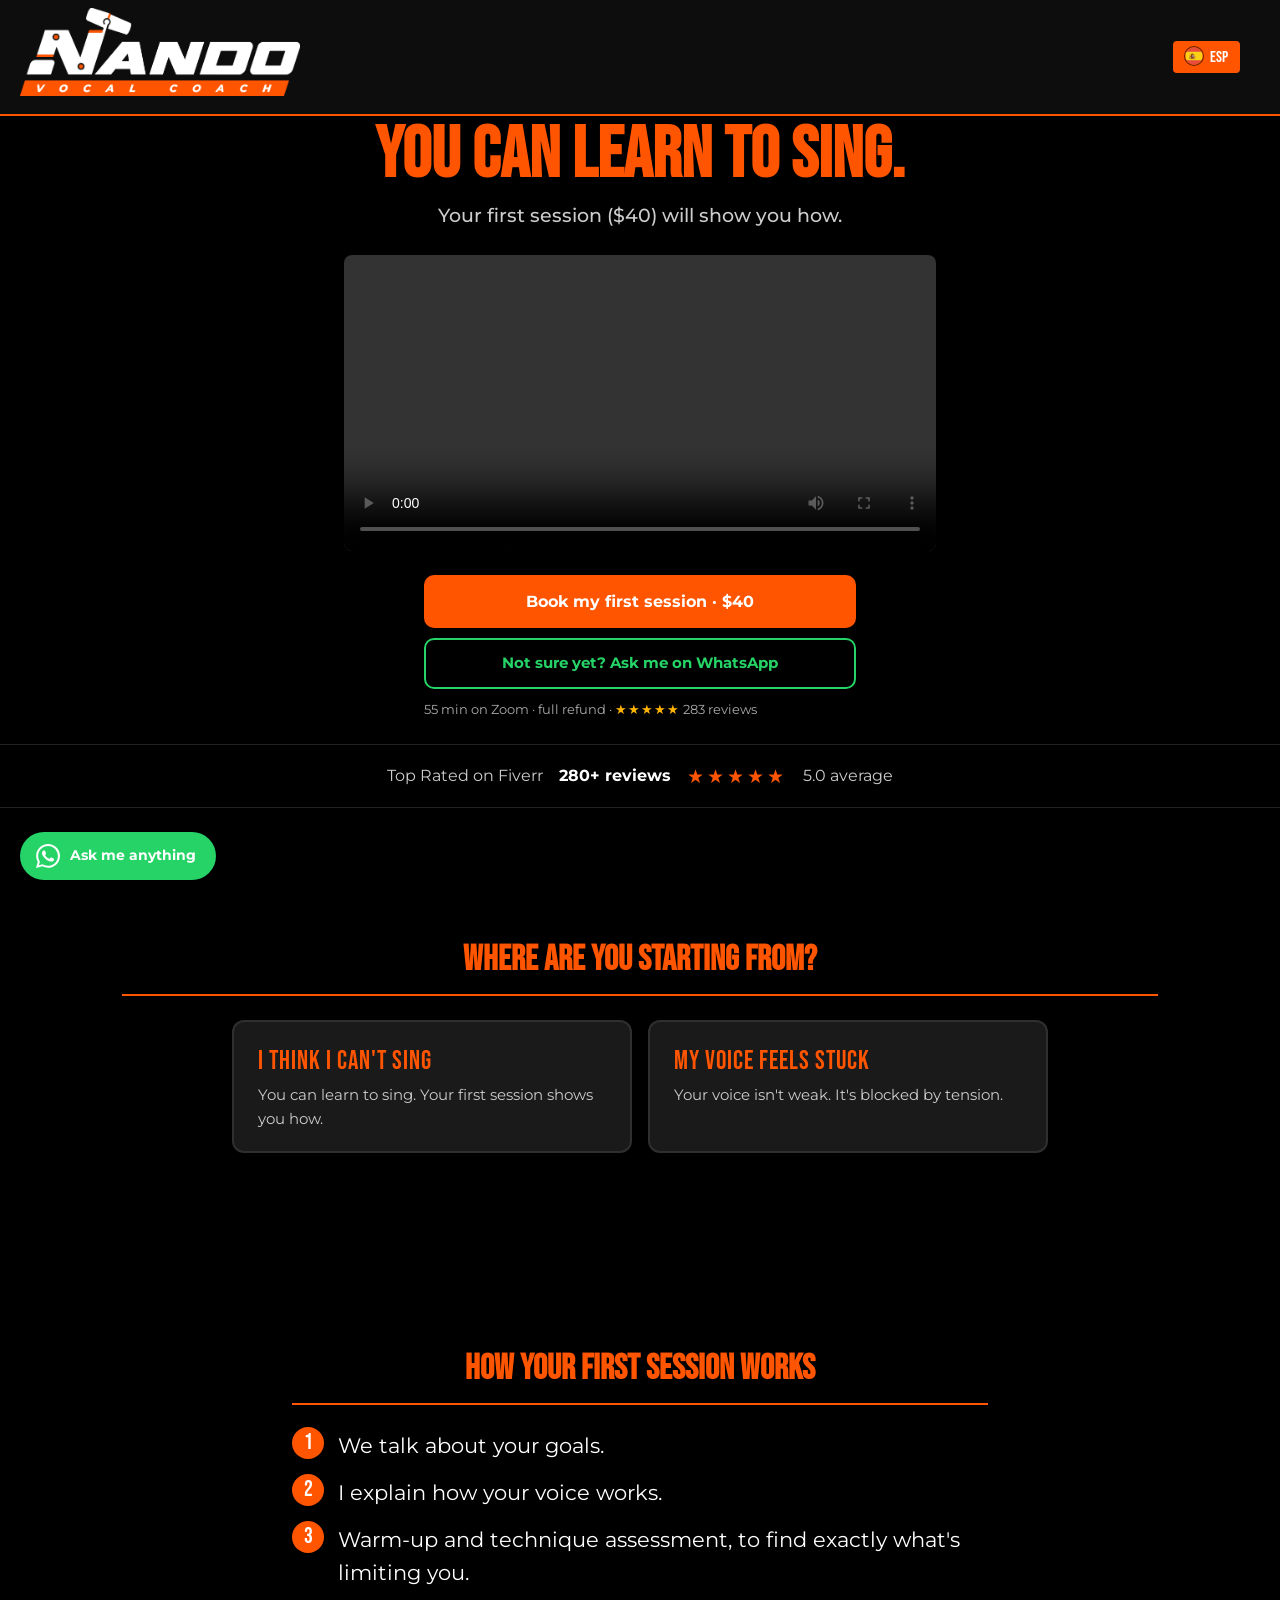
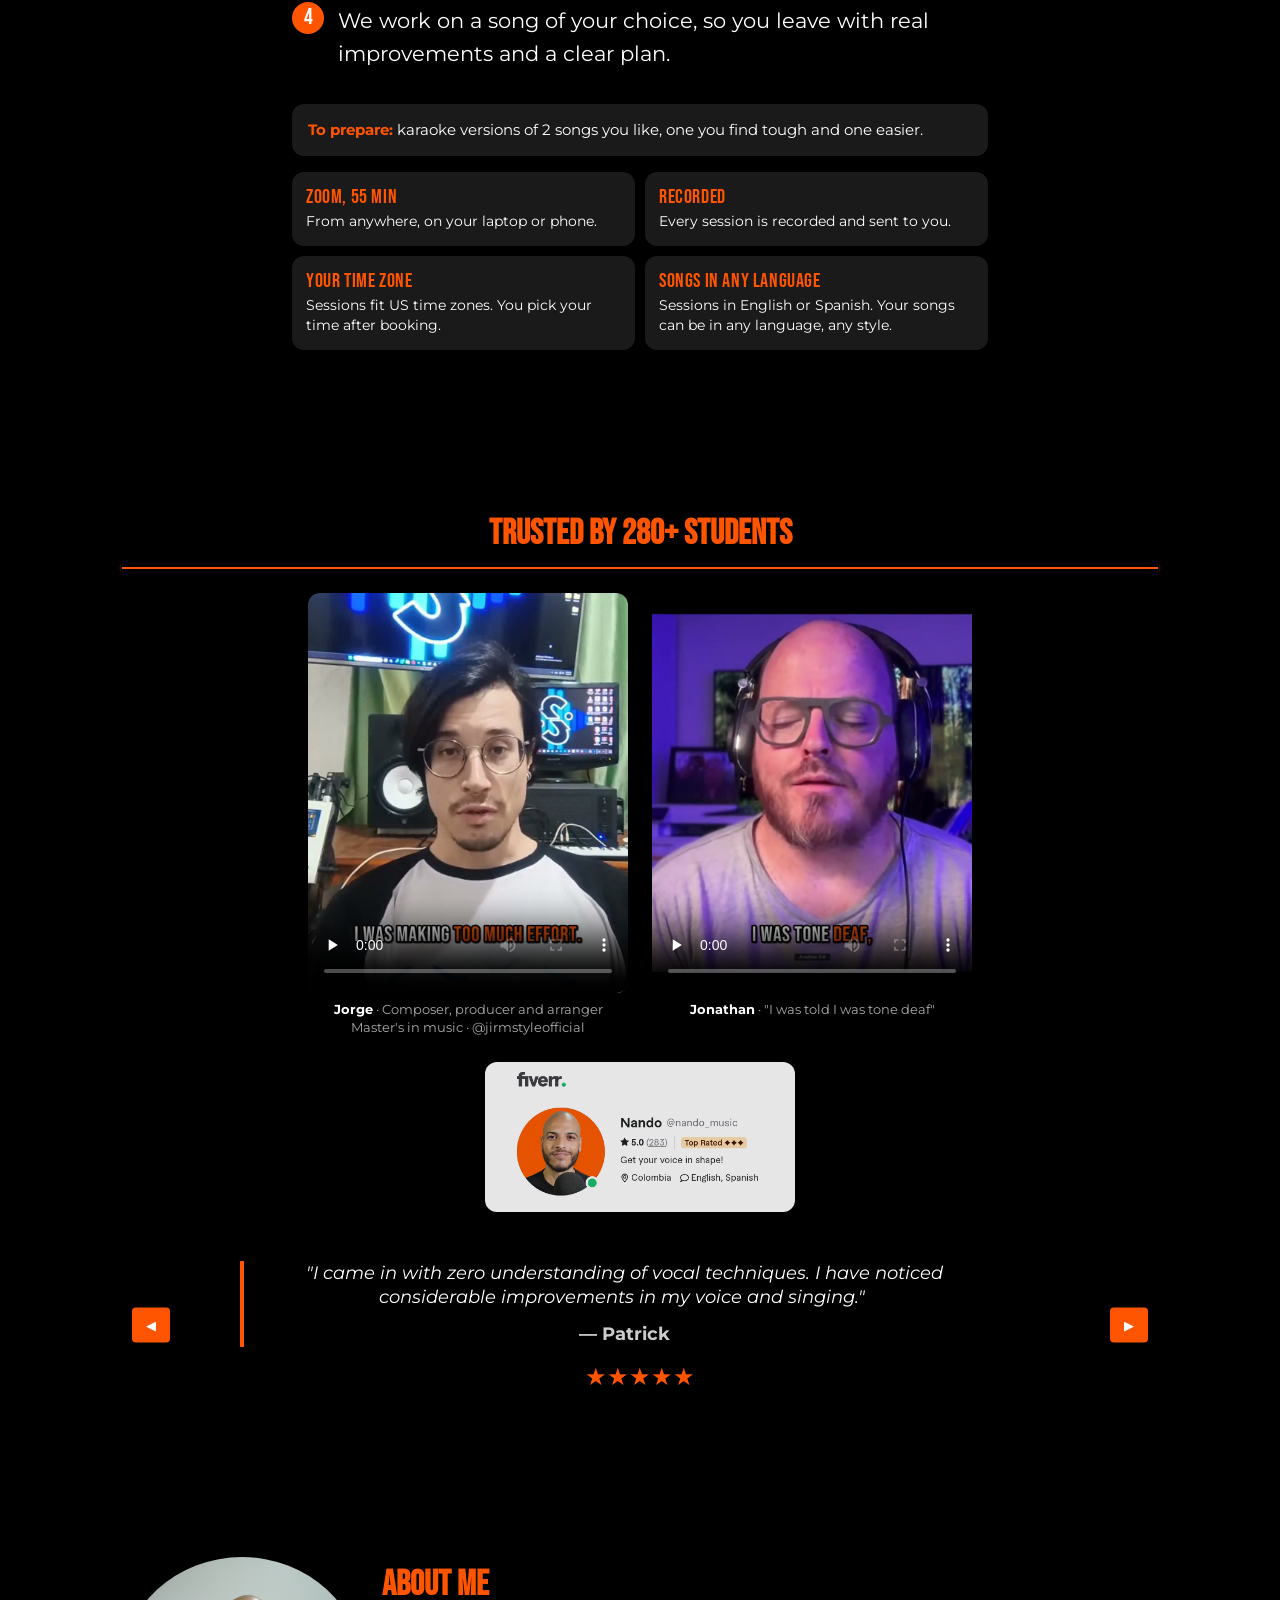
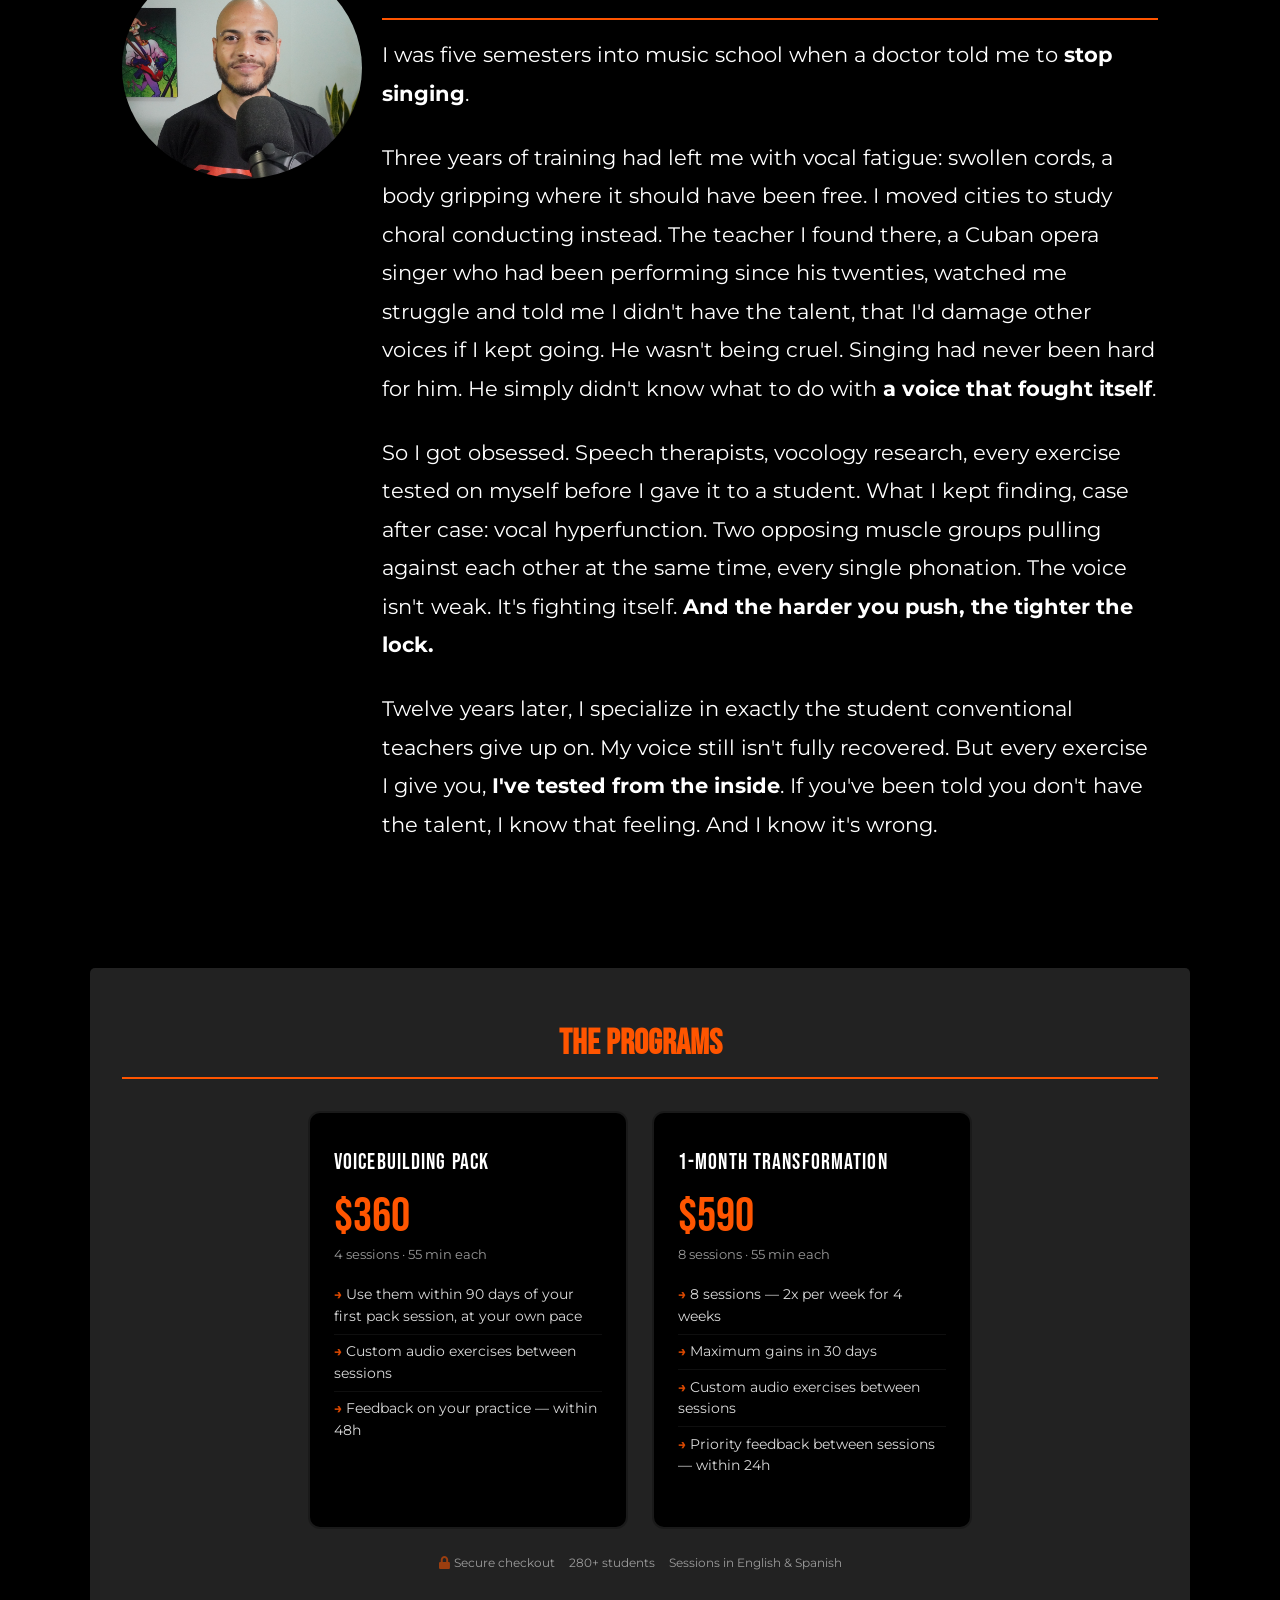
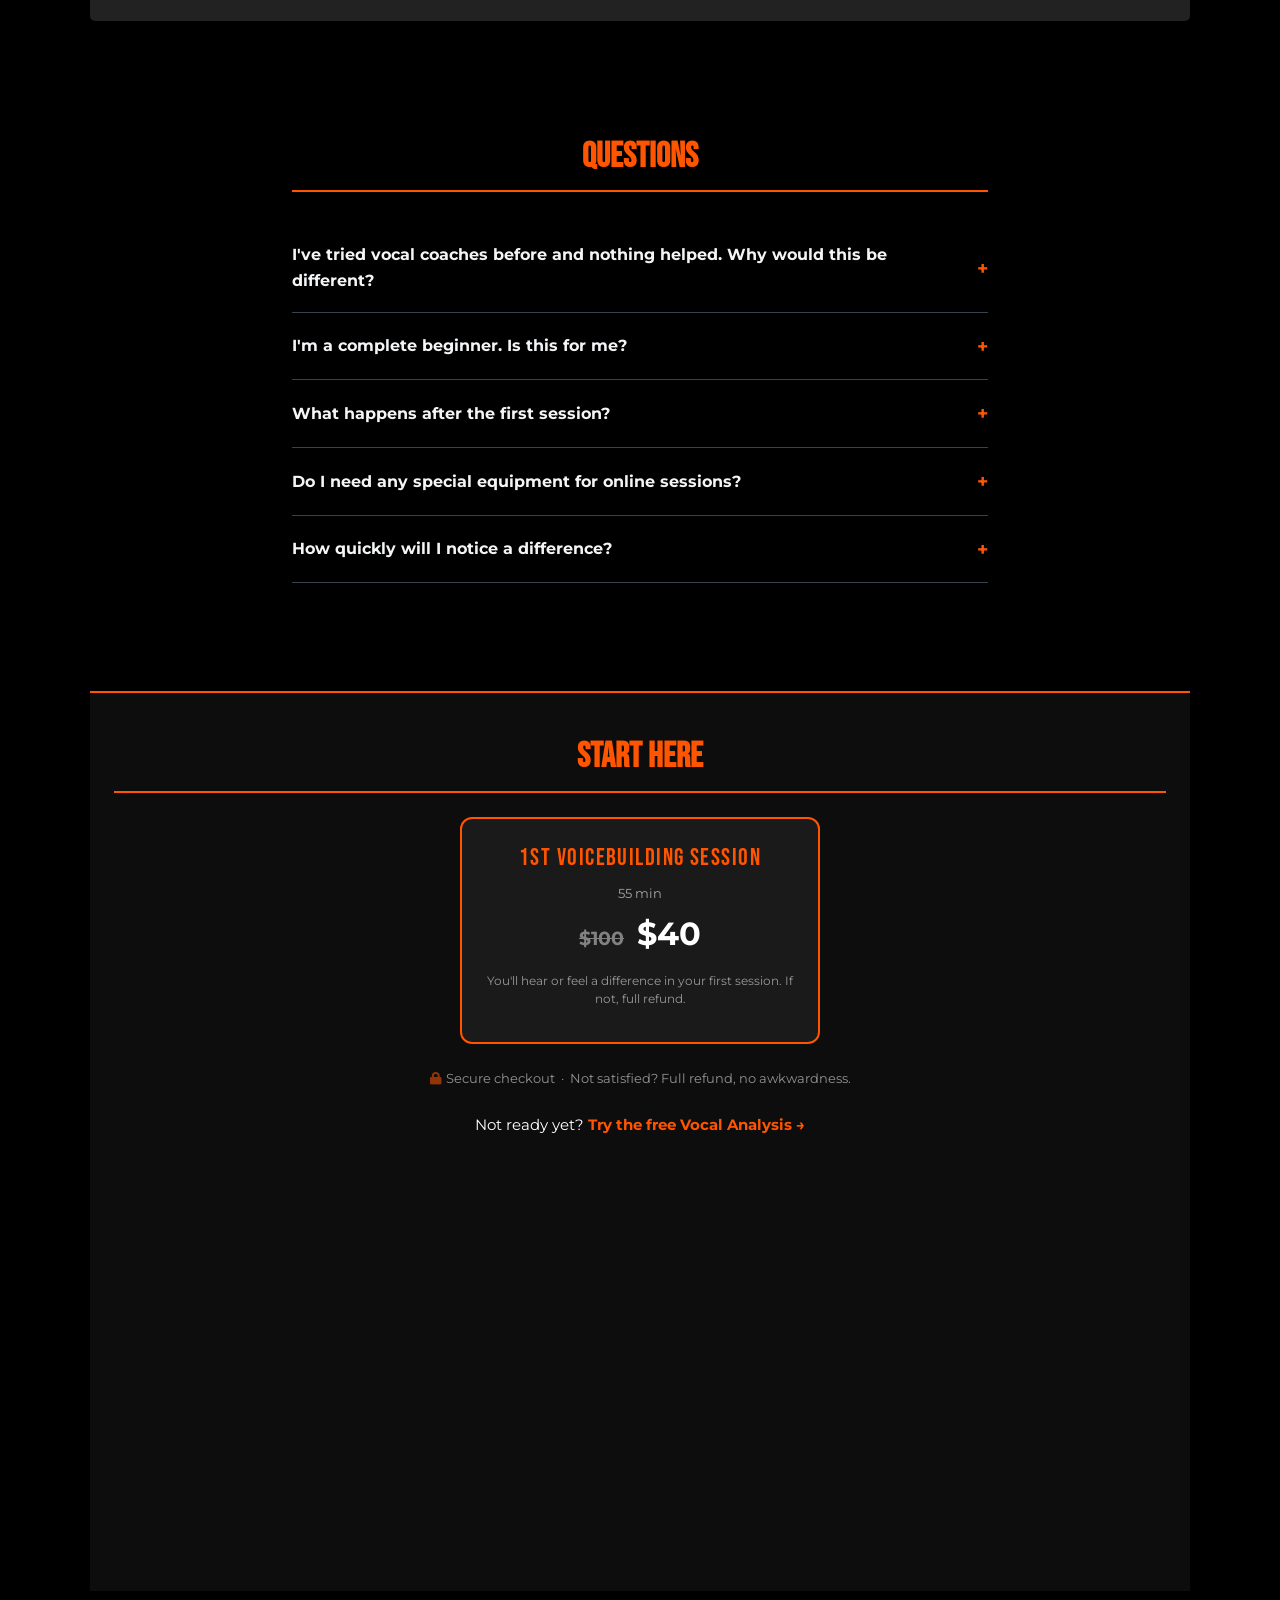
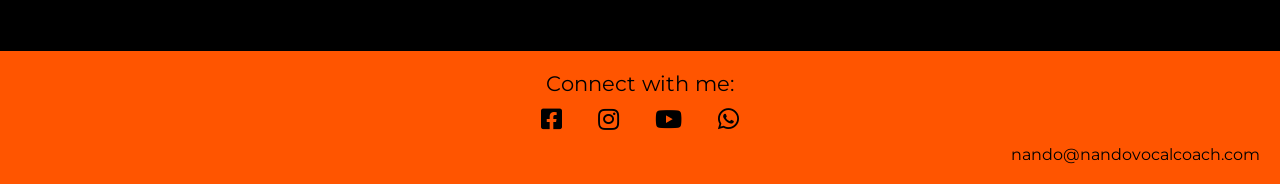
==== commit e1791fc7: "Homepage: Sessions/Sesiones instead of Lessons/Clases (brand word) Co-Authored-By: Claude Opus 5.5 <" ====
--- a/index.html
+++ b/index.html
@@ -581,7 +581,7 @@
             <div data-phrase-key="practical1"><b>Zoom, 55 min</b>From anywhere, on your laptop or phone.</div>
             <div data-phrase-key="practical2"><b>Recorded</b>Every session is recorded and sent to you.</div>
             <div data-phrase-key="practical3"><b>Your time zone</b>Sessions fit US time zones. You pick your time after booking.</div>
-            <div data-phrase-key="practical4"><b>Songs in any language</b>Lessons in English or Spanish. Your songs can be in any language, any style.</div>
+            <div data-phrase-key="practical4"><b>Songs in any language</b>Sessions in English or Spanish. Your songs can be in any language, any style.</div>
         </div>
     </section>
 
@@ -749,7 +749,7 @@
                 practical1: "<b>Zoom, 55 min</b>From anywhere, on your laptop or phone.",
                 practical2: "<b>Recorded</b>Every session is recorded and sent to you.",
                 practical3: "<b>Your time zone</b>Sessions fit US time zones. You pick your time after booking.",
-                practical4: "<b>Songs in any language</b>Lessons in English or Spanish. Your songs can be in any language, any style.",
+                practical4: "<b>Songs in any language</b>Sessions in English or Spanish. Your songs can be in any language, any style.",
                 clipJorge: "<b>Jorge</b> · Composer, producer and arranger<span>Master's in music · @jirmstyleofficial</span>",
                 clipJonathan: '<b>Jonathan</b> · "I was told I was tone deaf"',
                 notReady: 'Not ready yet? <a href="/vocal-analysis">Try the free Vocal Analysis &rarr;</a>',
@@ -812,7 +812,7 @@
                 practical1: "<b>Zoom, 55 min</b>Desde donde estés, en tu laptop o celular.",
                 practical2: "<b>Grabada</b>Cada sesión se graba y te la envío.",
                 practical3: "<b>Tu zona horaria</b>Las sesiones se ajustan a los horarios de EE. UU. Eliges tu hora después de reservar.",
-                practical4: "<b>Canciones en cualquier idioma</b>Clases en inglés o español. Tus canciones pueden ser en cualquier idioma y estilo.",
+                practical4: "<b>Canciones en cualquier idioma</b>Sesiones en inglés o español. Tus canciones pueden ser en cualquier idioma y estilo.",
                 clipJorge: "<b>Jorge</b> · Compositor, productor y arreglista<span>Maestría en música · @jirmstyleofficial</span>",
                 clipJonathan: '<b>Jonathan</b> · "Me dijeron que no tenía oído musical"',
                 notReady: '¿Todavía no estás listo? <a href="/vocal-analysis">Prueba el Análisis Vocal gratis &rarr;</a>',
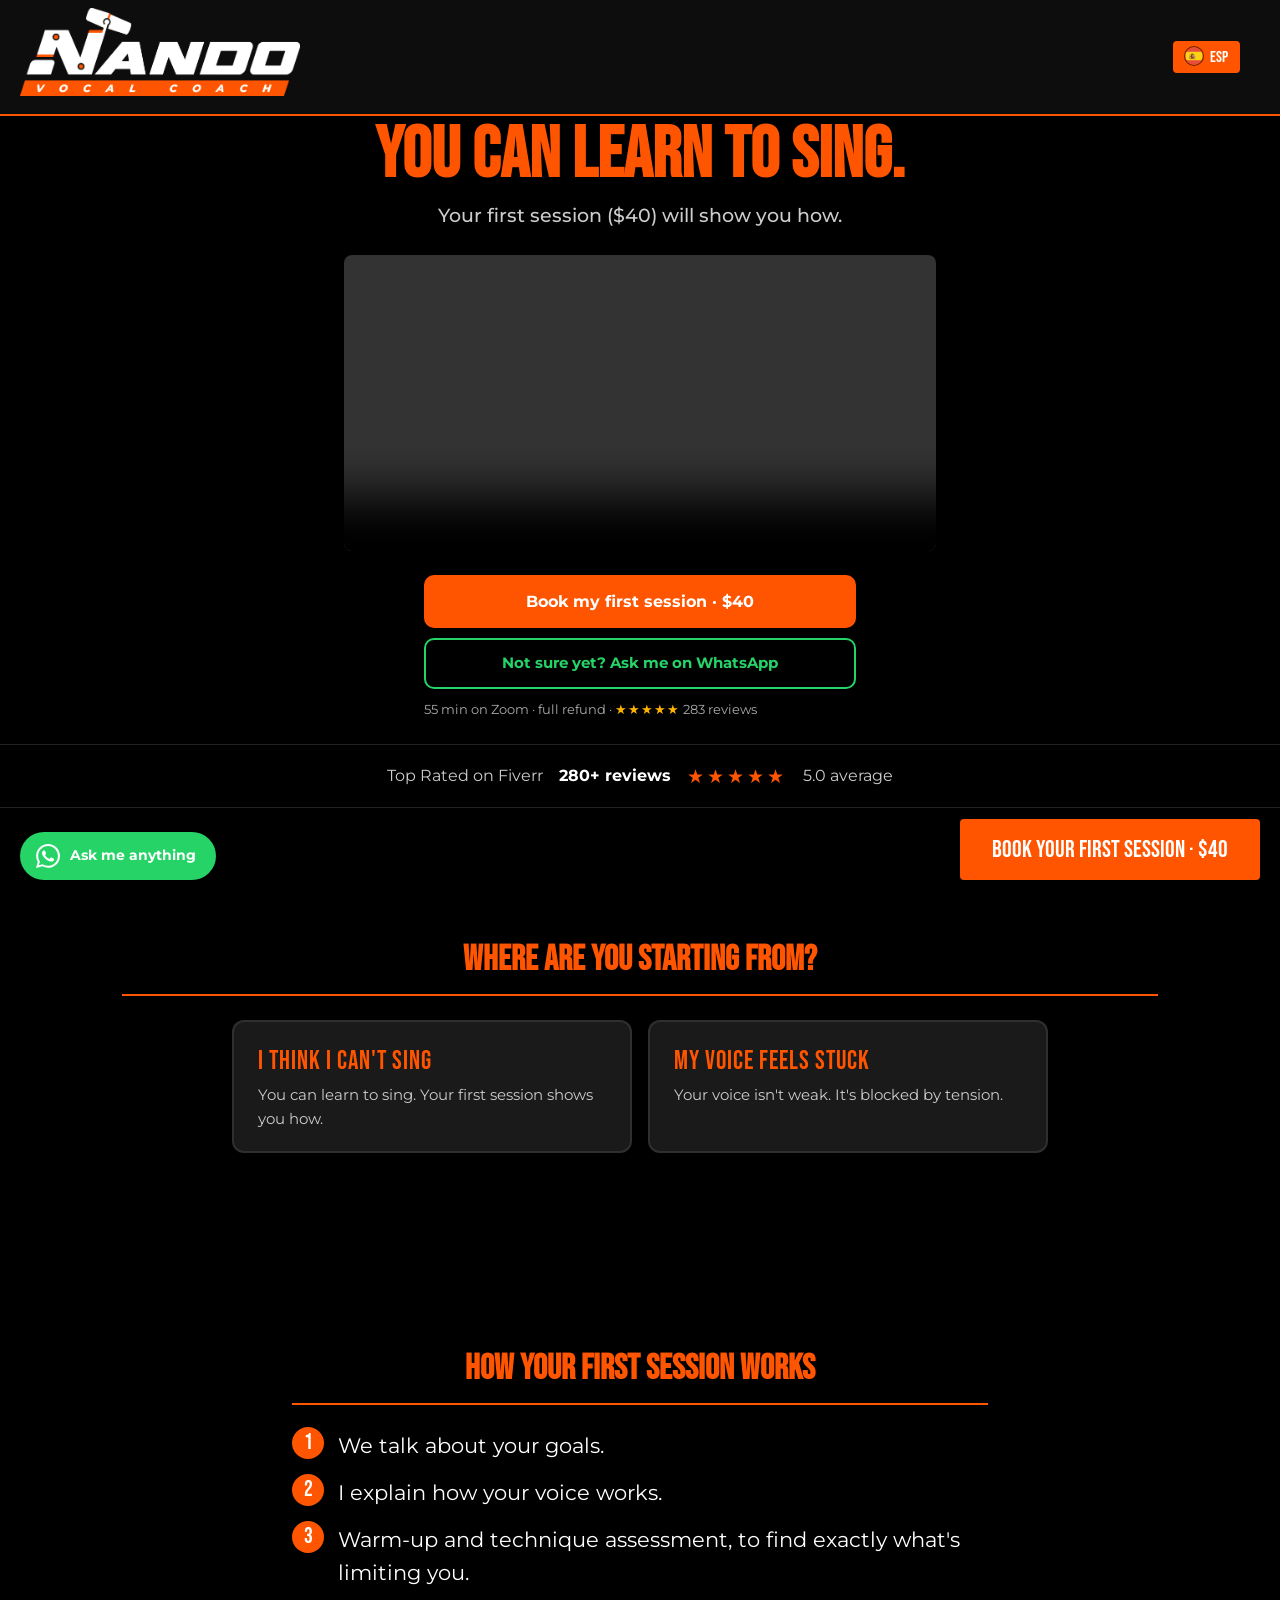
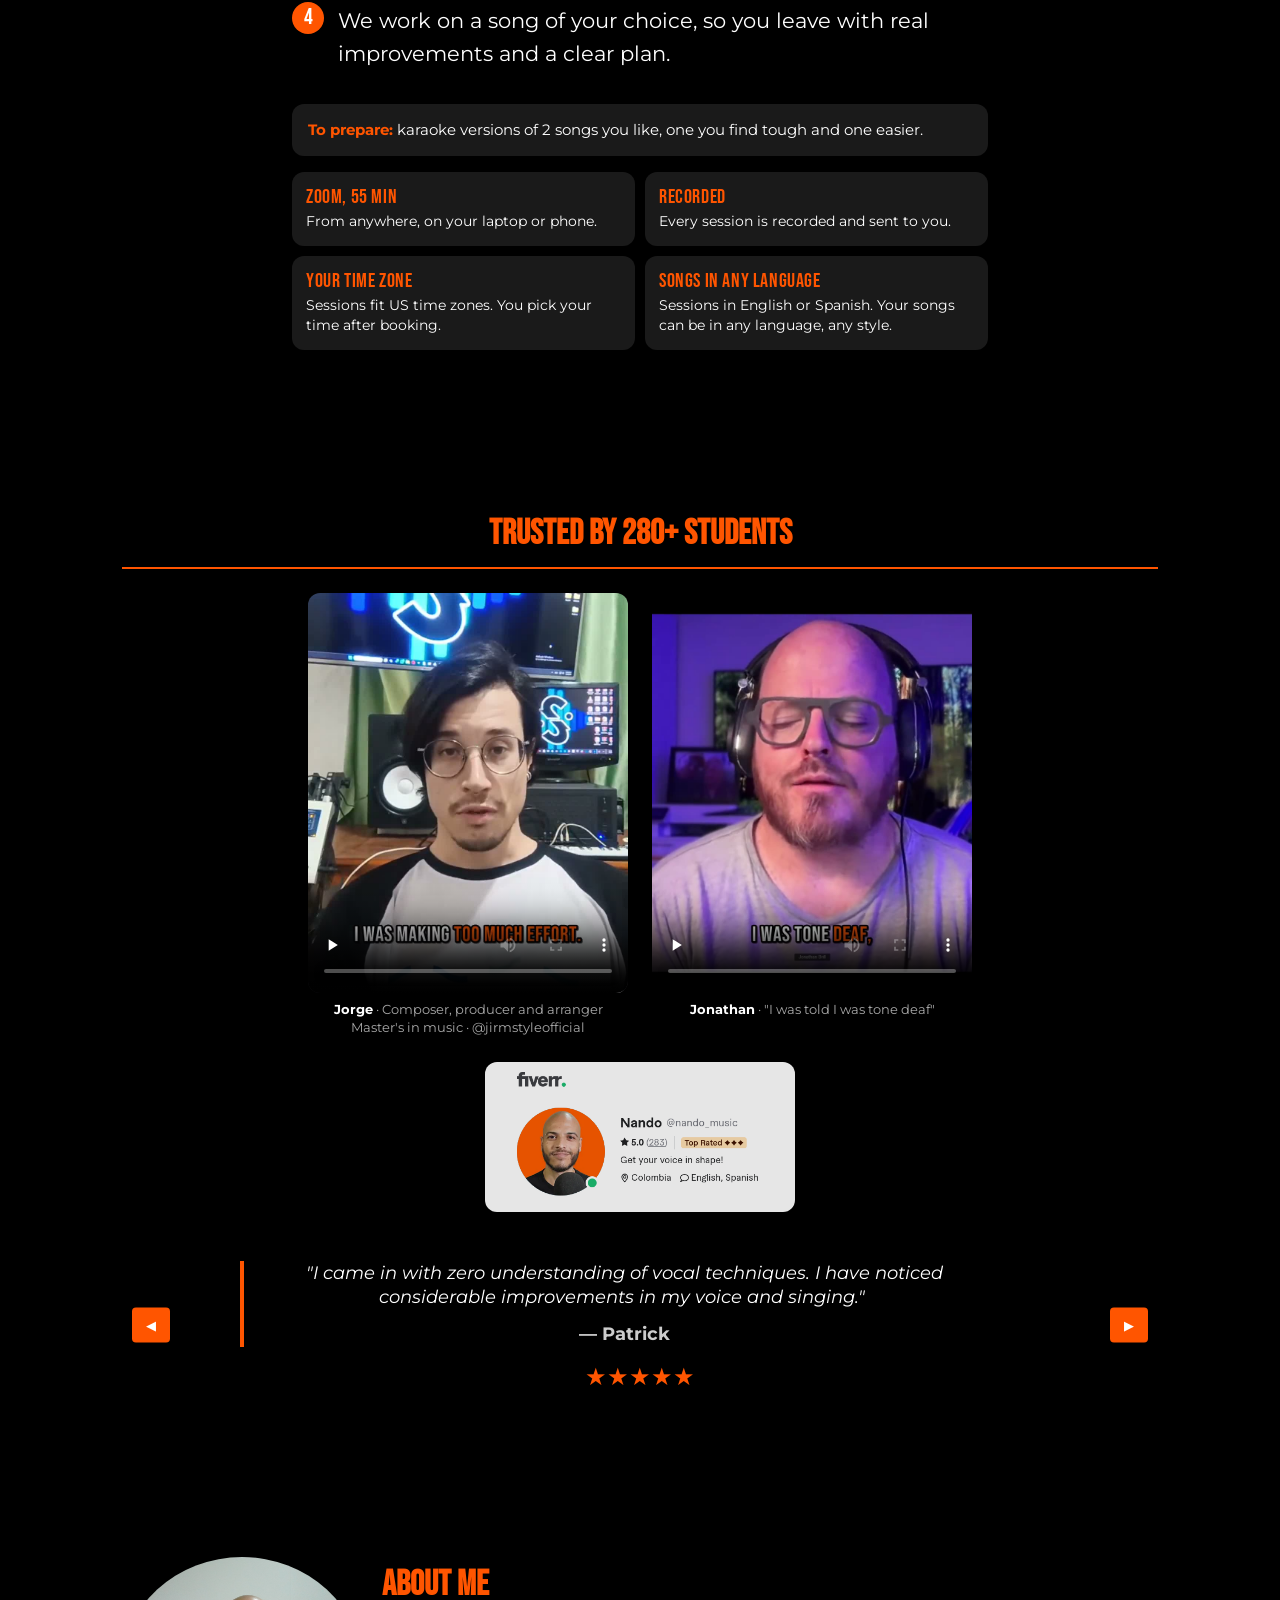
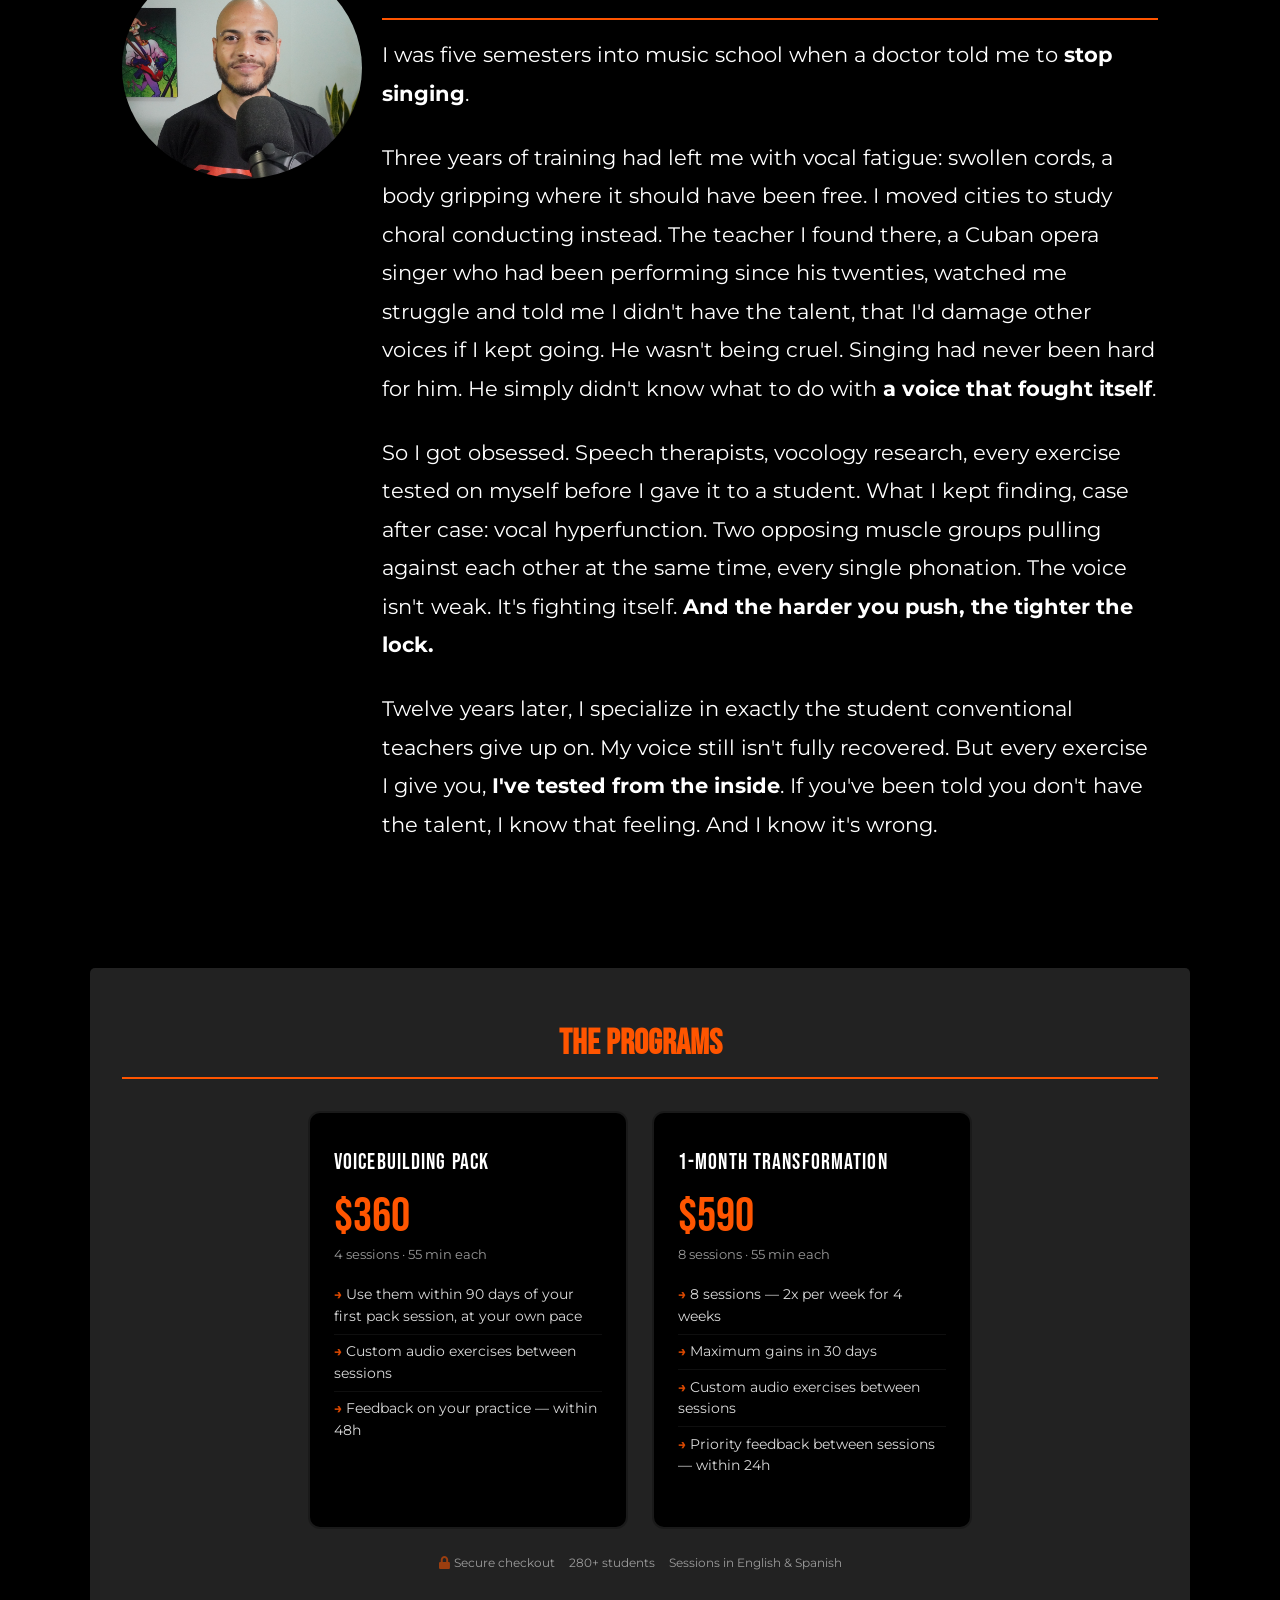
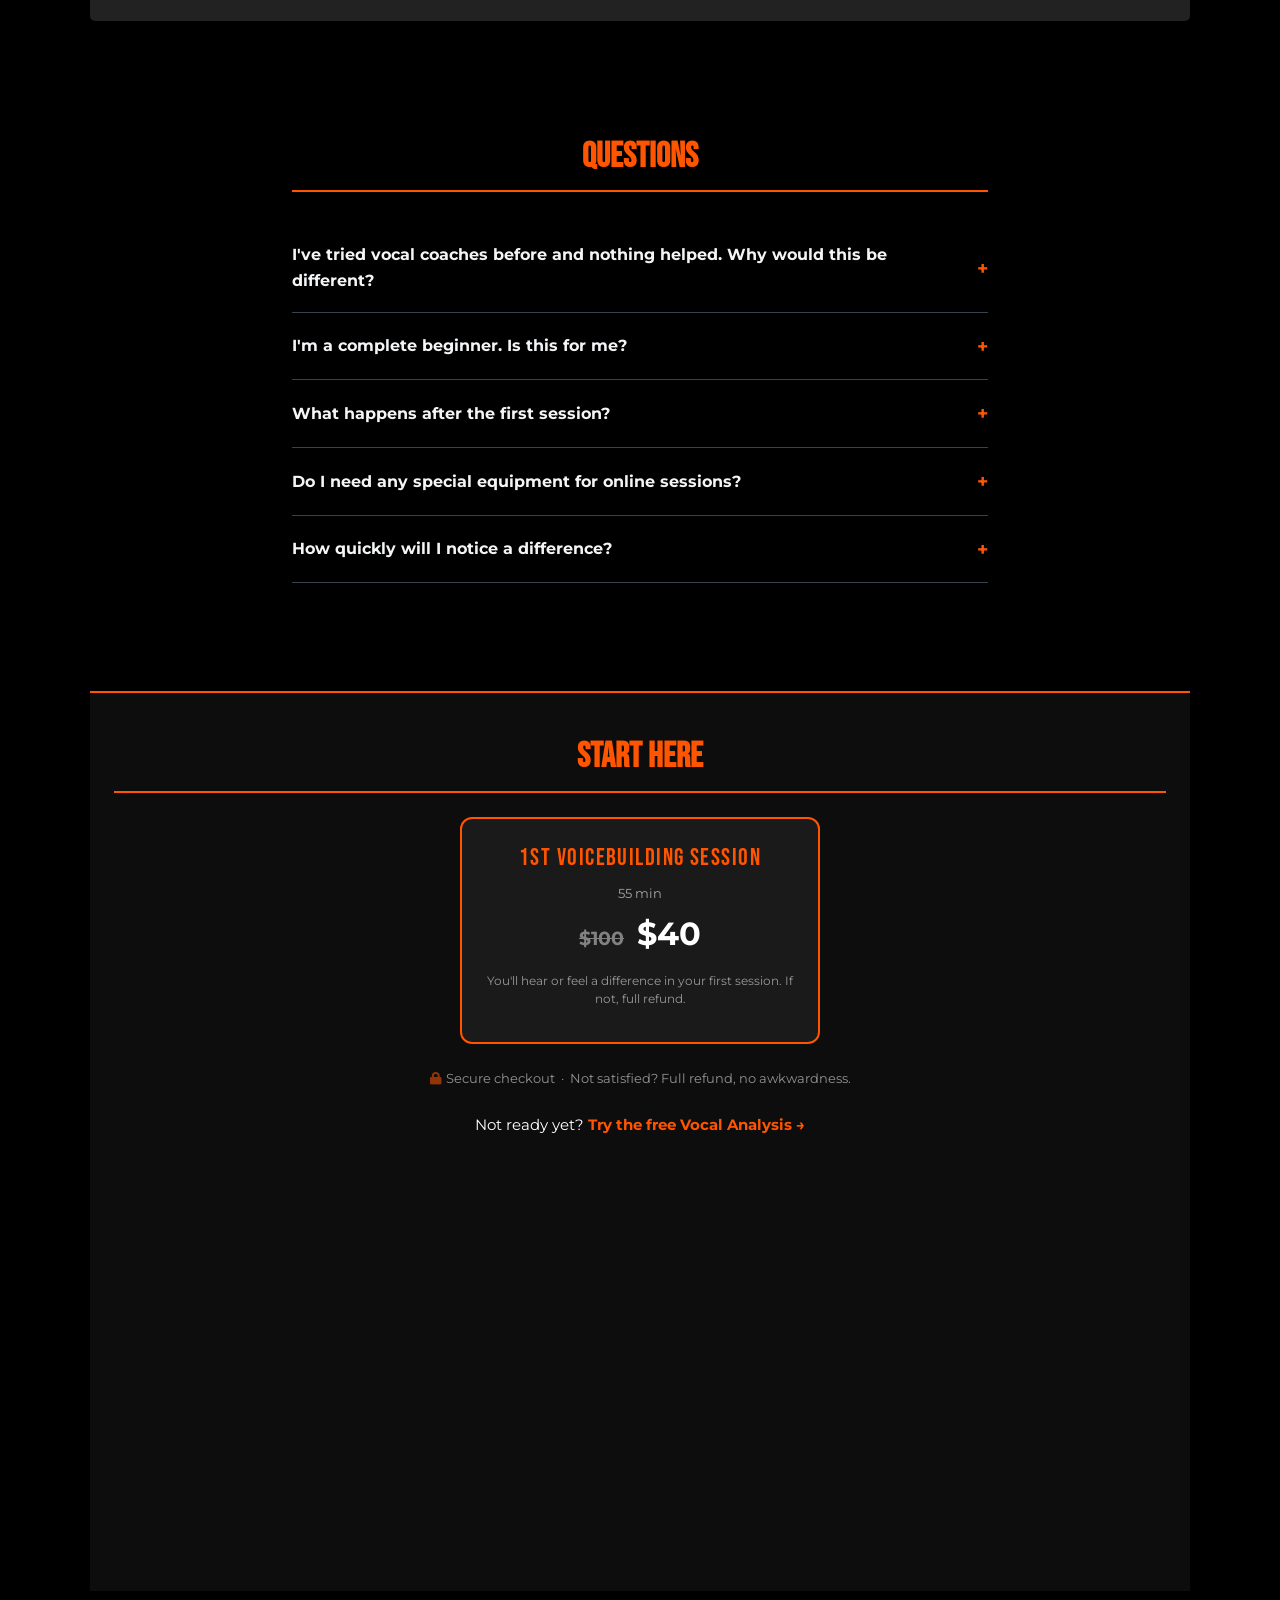
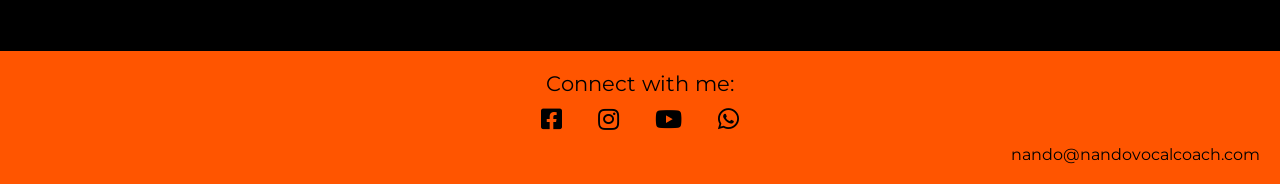
==== commit 1f9e56e6: "Session payments: send the PayPal order id to the server; thank-you page reports the Purchase only a" ====
--- a/index.html
+++ b/index.html
@@ -1023,7 +1023,7 @@
                             method: 'POST',
                             headers: { 'Content-Type': 'application/x-www-form-urlencoded' },
                             body: new URLSearchParams({
-                                email: email, name: name, plan: plan,
+                                email: email, name: name, plan: plan, order_id: details.id || '',
                                 event_id: eventId, fbp: cookie('_fbp'), fbc: cookie('_fbc'),
                                 source_url: window.location.href
                             })
